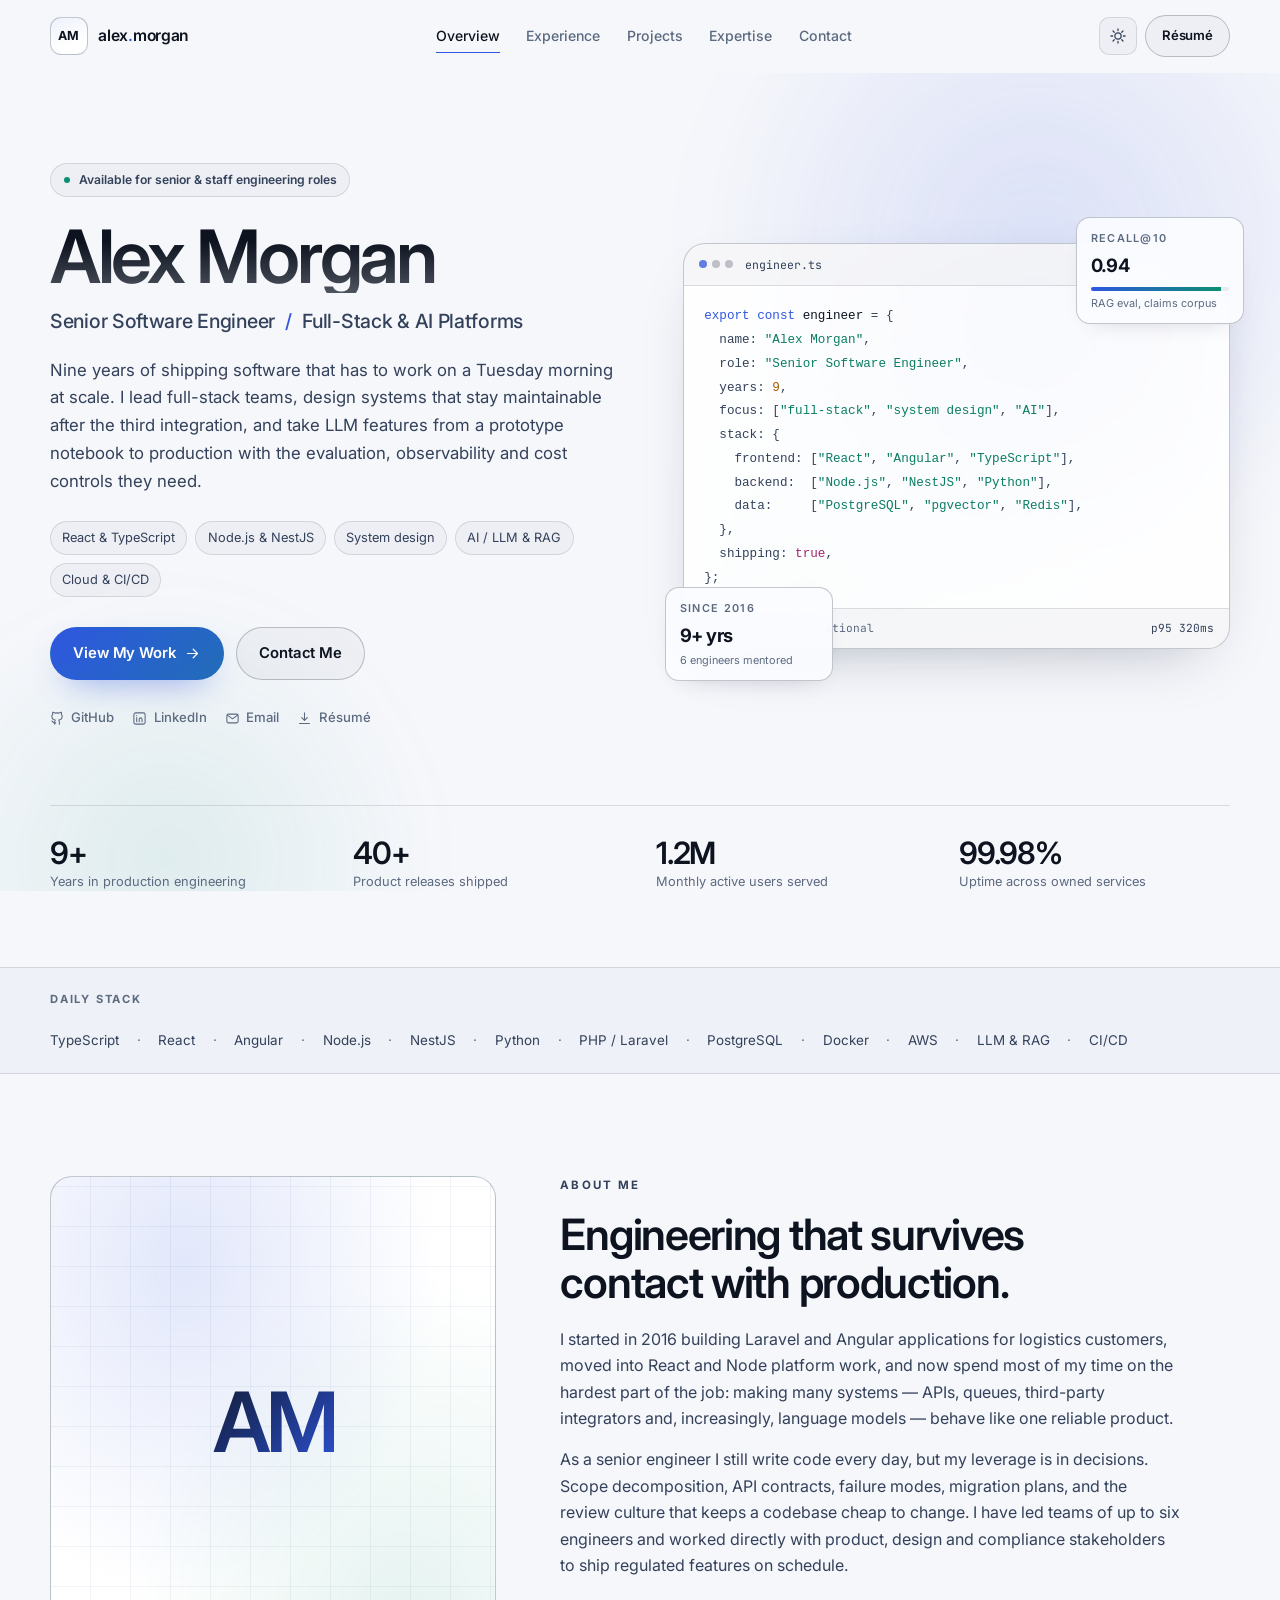
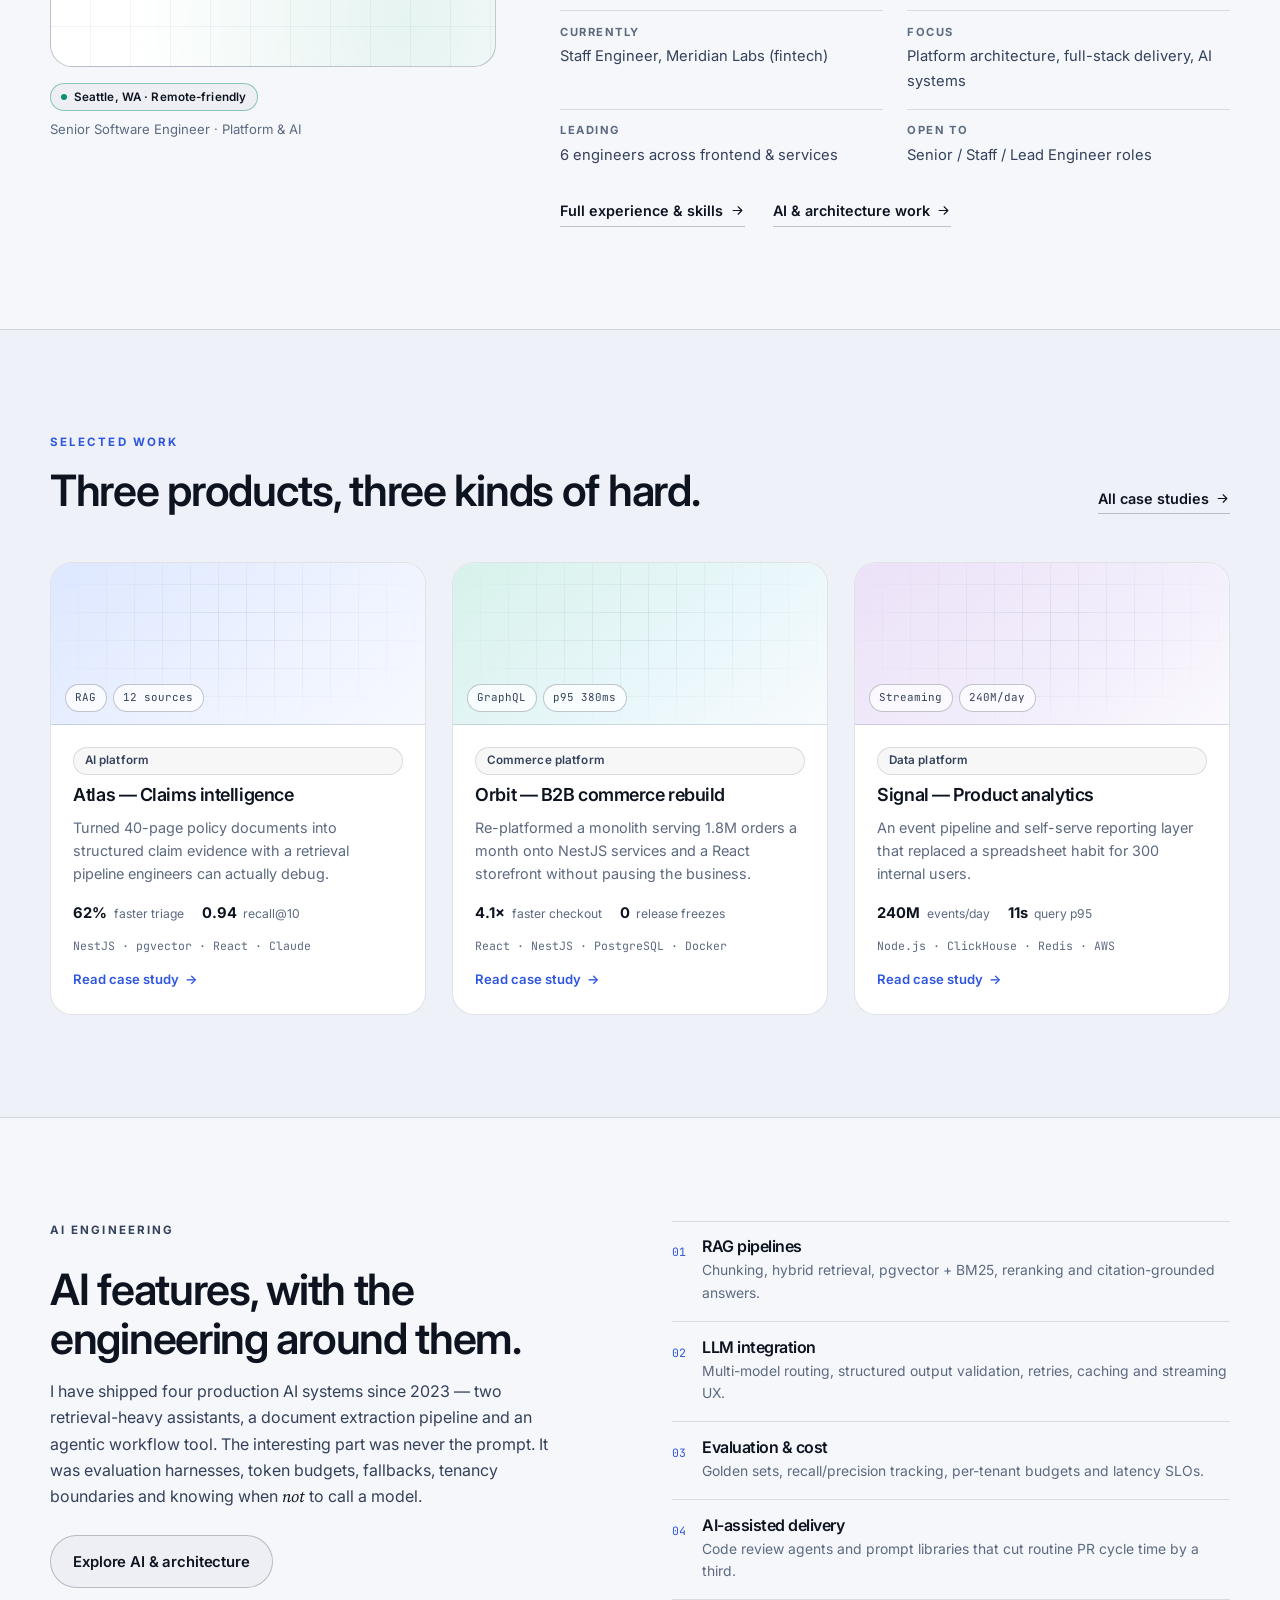
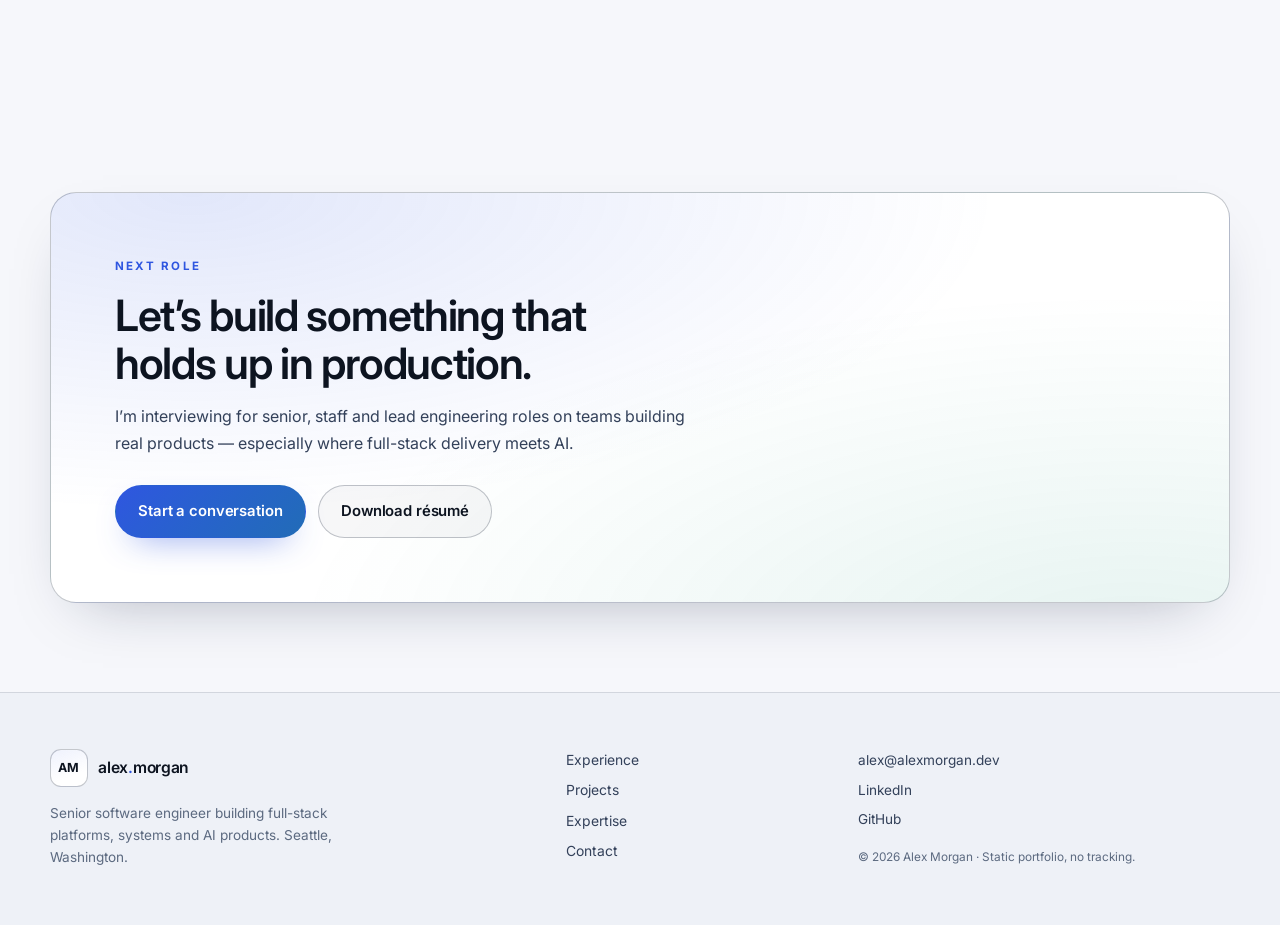
==== index.html @ 8e19c17d "feat(portfolio): promote approved prototype to production static site - Copy the five approved pages" ====
<!doctype html>
<html lang="en" data-theme="dark">
<head>
  <meta charset="utf-8" />
  <meta name="viewport" content="width=device-width, initial-scale=1" />
  <title>Alex Morgan — Senior Software Engineer</title>
  <meta name="description" content="Alex Morgan is a senior software engineer with 9+ years of experience building full-stack platforms, distributed systems and AI-powered products for fintech, commerce and insurance teams." />
  <meta name="color-scheme" content="dark light" />
  <meta name="theme-color" content="#070a0f" />
  <meta property="og:type" content="website" />
  <meta property="og:title" content="Alex Morgan — Senior Software Engineer" />
  <meta property="og:description" content="9+ years shipping full-stack platforms, system design and production AI. Portfolio, case studies and architecture work." />
  <meta property="og:url" content="https://alexmorgan.dev/" />
  <meta property="og:image" content="https://alexmorgan.dev/assets/og-image.png" />
  <meta property="og:image:width" content="1200" />
  <meta property="og:image:height" content="630" />
  <meta name="twitter:card" content="summary_large_image" />
  <meta name="twitter:title" content="Alex Morgan — Senior Software Engineer" />
  <meta name="twitter:description" content="9+ years shipping full-stack platforms, system design and production AI. Portfolio, case studies and architecture work." />
  <link rel="canonical" href="https://alexmorgan.dev/" />
  <link rel="icon" href="assets/favicon.svg" type="image/svg+xml" />
  <link rel="preconnect" href="https://fonts.googleapis.com" />
  <link rel="preconnect" href="https://fonts.gstatic.com" crossorigin />
  <link href="https://fonts.googleapis.com/css2?family=Inter:wght@400;500;600;700;800&family=JetBrains+Mono:wght@400;500;600&family=Source+Serif+4:ital,opsz,wght@0,8..60,400;1,8..60,400&display=swap" rel="stylesheet" />
  <link rel="stylesheet" href="styles.css" />
  <script>
    /* Apply the saved (or system) theme before first paint to avoid a flash. */
    (function () {
      try {
        document.documentElement.classList.add('js');
        var saved = localStorage.getItem('am-theme');
        var light = window.matchMedia('(prefers-color-scheme: light)').matches;
        document.documentElement.dataset.theme = saved || (light ? 'light' : 'dark');
      } catch (e) { /* private mode: keep the dark default */ }
    })();
  </script>
  <script src="js/data.js" defer></script>
  <script type="application/ld+json">
  {
    "@context": "https://schema.org",
    "@graph": [
      {
        "@type": "Person",
        "@id": "https://alexmorgan.dev/#person",
        "name": "Alex Morgan",
        "jobTitle": "Senior Software Engineer",
        "url": "https://alexmorgan.dev/",
        "email": "mailto:alex@alexmorgan.dev",
        "workLocation": { "@type": "Place", "address": { "@type": "PostalAddress", "addressLocality": "Seattle", "addressRegion": "WA", "addressCountry": "US" } },
        "sameAs": [
          "https://github.com/alexmorgan-dev",
          "https://www.linkedin.com/in/alexmorgan-dev"
        ],
        "knowsAbout": [
          "Software Engineering", "Full-Stack Development", "System Design",
          "AI Applications", "Cloud Technologies", "React", "Angular",
          "Node.js", "NestJS", "TypeScript", "JavaScript", "Python",
          "PHP", "Laravel", "PostgreSQL", "REST APIs", "Docker",
          "CI/CD", "LLM Integration", "RAG", "Vector Databases"
        ]
      },
      {
        "@type": "WebSite",
        "@id": "https://alexmorgan.dev/#website",
        "url": "https://alexmorgan.dev/",
        "name": "Alex Morgan — Senior Software Engineer",
        "publisher": { "@id": "https://alexmorgan.dev/#person" }
      }
    ]
  }
  </script>
</head>
<body>
  <a class="skip-link" href="#main">Skip to content</a>

  <header class="site-header" data-header>
    <div class="container header-inner">
      <a class="brand" href="index.html" aria-label="Alex Morgan — overview">
        <span class="brand-mark" aria-hidden="true" data-bind="identity.initials">AM</span>
        <span class="brand-text"><span data-bind="identity.brand.first">alex</span><span class="brand-dot">.</span><span data-bind="identity.brand.last">morgan</span></span>
      </a>

      <nav class="nav" aria-label="Primary">
        <a href="index.html" aria-current="page">Overview</a>
        <a href="experience.html">Experience</a>
        <a href="projects.html">Projects</a>
        <a href="expertise.html">Expertise</a>
        <a href="contact.html">Contact</a>
      </nav>

      <div class="header-actions">
        <button class="icon-btn theme-toggle" type="button" data-theme-toggle aria-label="Switch to light theme" title="Switch theme">
          <svg class="icon-sun" viewBox="0 0 24 24" aria-hidden="true" focusable="false"><circle cx="12" cy="12" r="4.2"/><path d="M12 2.6v2.2M12 19.2v2.2M2.6 12h2.2M19.2 12h2.2M5.4 5.4l1.6 1.6M17 17l1.6 1.6M18.6 5.4L17 7M7 17l-1.6 1.6"/></svg>
          <svg class="icon-moon" viewBox="0 0 24 24" aria-hidden="true" focusable="false"><path d="M20.4 14.6A8.6 8.6 0 0 1 9.4 3.6a8.6 8.6 0 1 0 11 11Z"/></svg>
        </button>
        <a class="btn btn-sm btn-ghost header-resume" href="resume.html">Résumé</a>
        <button class="icon-btn nav-toggle" type="button" aria-expanded="false" aria-controls="mobileNav" aria-label="Open menu" data-nav-toggle>
          <span class="burger" aria-hidden="true"><span></span><span></span></span>
        </button>
      </div>
    </div>

    <div class="mobile-nav" id="mobileNav" hidden>
      <nav class="container mobile-nav-inner" aria-label="Mobile">
        <a href="index.html" aria-current="page">Overview</a>
        <a href="experience.html">Experience</a>
        <a href="projects.html">Projects</a>
        <a href="expertise.html">Expertise</a>
        <a href="contact.html">Contact</a>
        <a class="btn btn-primary btn-block" href="resume.html">Download résumé</a>
      </nav>
    </div>
  </header>

  <main id="main">
    <!-- ============================ HERO ============================ -->
    <section class="hero" aria-labelledby="hero-title">
      <div class="hero-bg" aria-hidden="true"></div>
      <div class="container hero-grid">
        <div class="hero-copy">
          <p class="eyebrow"><span class="pulse" aria-hidden="true"></span> <span data-bind="identity.availability">Available for senior &amp; staff engineering roles</span></p>

          <h1 id="hero-title" data-bind="identity.name">Alex Morgan</h1>
          <p class="hero-role"><span data-bind="identity.role">Senior Software Engineer</span> <span class="sep" aria-hidden="true">/</span> <span data-bind="identity.subrole">Full-Stack &amp; AI Platforms</span></p>

          <p class="lead">
            Nine years of shipping software that has to work on a Tuesday morning at
            scale. I lead full-stack teams, design systems that stay maintainable after
            the third integration, and take LLM features from a prototype notebook to
            production with the evaluation, observability and cost controls they need.
          </p>

          <ul class="strengths" aria-label="Key technical strengths" data-bind-list="technologies.heroStrengths">
            <li>React &amp; TypeScript</li>
            <li>Node.js &amp; NestJS</li>
            <li>System design</li>
            <li>AI / LLM &amp; RAG</li>
            <li>Cloud &amp; CI/CD</li>
          </ul>

          <div class="hero-actions">
            <a class="btn btn-primary" href="projects.html">
              View My Work
              <svg viewBox="0 0 24 24" aria-hidden="true" focusable="false"><path d="M5 12h13M13 6l6 6-6 6"/></svg>
            </a>
            <a class="btn btn-ghost" href="contact.html">Contact Me</a>
          </div>

          <div class="hero-socials">
            <a class="social-link" href="https://github.com/alexmorgan-dev" data-bind-href="social.github.url" rel="noopener">
              <svg viewBox="0 0 24 24" aria-hidden="true" focusable="false"><path d="M9 19c-4.3 1.4-4.3-2.5-6-3m12 5v-3.9a3.4 3.4 0 0 0-1-2.6c3.3-.4 5.5-1.6 5.5-6a4.7 4.7 0 0 0-1.3-3.2 4.3 4.3 0 0 0-.1-3.2s-1.2-.4-3.6 1.3a12.4 12.4 0 0 0-6.4 0C5.6 1.7 4.4 2.1 4.4 2.1a4.3 4.3 0 0 0-.1 3.2A4.7 4.7 0 0 0 3 8.5c0 4.4 2.2 5.6 5.5 6a3.4 3.4 0 0 0-1 2.6V21"/></svg>
              GitHub
            </a>
            <a class="social-link" href="https://www.linkedin.com/in/alexmorgan-dev" data-bind-href="social.linkedin.url" rel="noopener">
              <svg viewBox="0 0 24 24" aria-hidden="true" focusable="false"><rect x="3" y="3" width="18" height="18" rx="3"/><path d="M7.5 10.5V17M7.5 7.4v.1M11.5 17v-3.7a2.3 2.3 0 0 1 4.6 0V17"/></svg>
              LinkedIn
            </a>
            <a class="social-link" href="mailto:alex@alexmorgan.dev" data-bind-href="identity.mailto">
              <svg viewBox="0 0 24 24" aria-hidden="true" focusable="false"><rect x="3" y="5" width="18" height="14" rx="2.5"/><path d="m3.8 6.5 8.2 6 8.2-6"/></svg>
              Email
            </a>
            <a class="social-link" href="resume.html">
              <svg viewBox="0 0 24 24" aria-hidden="true" focusable="false"><path d="M12 3v12m0 0 4.5-4.5M12 15l-4.5-4.5M4 20h16"/></svg>
              Résumé
            </a>
          </div>
        </div>

        <div class="hero-visual" aria-hidden="true">
          <div class="panel-glow"></div>

          <div class="code-card reveal" data-reveal>
            <div class="code-head">
              <span class="dots"><i></i><i></i><i></i></span>
              <span class="code-file">engineer.ts</span>
              <span class="code-badge">TS 5.4</span>
            </div>
            <pre class="code-body"><code><span class="c-key">export const</span> <span class="c-name">engineer</span> = {
  name: <span class="c-str">"Alex Morgan"</span>,
  role: <span class="c-str">"Senior Software Engineer"</span>,
  years: <span class="c-num">9</span>,
  focus: [<span class="c-str">"full-stack"</span>, <span class="c-str">"system design"</span>, <span class="c-str">"AI"</span>],
  stack: {
    frontend: [<span class="c-str">"React"</span>, <span class="c-str">"Angular"</span>, <span class="c-str">"TypeScript"</span>],
    backend:  [<span class="c-str">"Node.js"</span>, <span class="c-str">"NestJS"</span>, <span class="c-str">"Python"</span>],
    data:     [<span class="c-str">"PostgreSQL"</span>, <span class="c-str">"pgvector"</span>, <span class="c-str">"Redis"</span>],
  },
  shipping: <span class="c-bool">true</span>,
};</code></pre>
            <div class="code-foot">
              <span class="status-dot"></span>
              <span>All systems operational</span>
              <span class="code-foot-meta">p95 320ms</span>
            </div>
          </div>

          <div class="float-card float-card-a">
            <span class="float-label">Recall@10</span>
            <strong>0.94</strong>
            <span class="float-bar"><span></span></span>
            <span class="float-note">RAG eval, claims corpus</span>
          </div>

          <div class="float-card float-card-b">
            <span class="float-label">Since 2016</span>
            <strong>9+ yrs</strong>
            <span class="float-note">6 engineers mentored</span>
          </div>
        </div>
      </div>

      <div class="container">
        <div class="hero-stats">
          <div class="stat"><span class="stat-value">9+</span><span class="stat-label">Years in production engineering</span></div>
          <div class="stat"><span class="stat-value">40+</span><span class="stat-label">Product releases shipped</span></div>
          <div class="stat"><span class="stat-value">1.2M</span><span class="stat-label">Monthly active users served</span></div>
          <div class="stat"><span class="stat-value">99.98%</span><span class="stat-label">Uptime across owned services</span></div>
        </div>
      </div>
    </section>

    <!-- ============================ TECH BAND ============================ -->
    <section class="tech-band" aria-label="Core technologies">
      <div class="container tech-band-inner">
        <p class="tech-band-label">Daily stack</p>
        <ul class="tech-band-list" data-bind-list="technologies.techBand">
          <li>TypeScript</li><li>React</li><li>Angular</li><li>Node.js</li><li>NestJS</li>
          <li>Python</li><li>PHP / Laravel</li><li>PostgreSQL</li><li>Docker</li><li>AWS</li>
          <li>LLM &amp; RAG</li><li>CI/CD</li>
        </ul>
      </div>
    </section>

    <!-- ============================ ABOUT ============================ -->
    <section class="section" id="about" aria-labelledby="about-title">
      <div class="container about-grid">
        <div class="about-portrait reveal" data-reveal>
          <div class="portrait-tile">
            <span class="portrait-mono">AM</span>
            <span class="portrait-scan" aria-hidden="true"></span>
          </div>
          <div class="portrait-meta">
            <span class="badge badge-live"><span class="pulse"></span> Seattle, WA · Remote-friendly</span>
            <span class="portrait-role">Senior Software Engineer · Platform &amp; AI</span>
          </div>
        </div>

        <div class="about-copy">
          <p class="kicker">About me</p>
          <h2 id="about-title" class="h2 reveal" data-reveal>Engineering that survives contact with production.</h2>
          <div class="reveal" data-reveal>
            <p>
              I started in 2016 building Laravel and Angular applications for logistics
              customers, moved into React and Node platform work, and now spend most of my
              time on the hardest part of the job: making many systems — APIs, queues,
              third-party integrators and, increasingly, language models — behave like one
              reliable product.
            </p>
            <p>
              As a senior engineer I still write code every day, but my leverage is in
              decisions. Scope decomposition, API contracts, failure modes, migration
              plans, and the review culture that keeps a codebase cheap to change. I have
              led teams of up to six engineers and worked directly with product, design and
              compliance stakeholders to ship regulated features on schedule.
            </p>
          </div>

          <dl class="facts reveal" data-reveal>
            <div><dt>Currently</dt><dd>Staff Engineer, Meridian Labs (fintech)</dd></div>
            <div><dt>Focus</dt><dd>Platform architecture, full-stack delivery, AI systems</dd></div>
            <div><dt>Leading</dt><dd>6 engineers across frontend &amp; services</dd></div>
            <div><dt>Open to</dt><dd>Senior / Staff / Lead Engineer roles</dd></div>
          </dl>

          <div class="about-links reveal" data-reveal>
            <a class="text-link" href="experience.html">Full experience &amp; skills
              <svg viewBox="0 0 24 24" aria-hidden="true" focusable="false"><path d="M5 12h13M13 6l6 6-6 6"/></svg>
            </a>
            <a class="text-link" href="expertise.html">AI &amp; architecture work
              <svg viewBox="0 0 24 24" aria-hidden="true" focusable="false"><path d="M5 12h13M13 6l6 6-6 6"/></svg>
            </a>
          </div>
        </div>
      </div>
    </section>

    <!-- ============================ SELECTED WORK ============================ -->
    <section class="section section-alt" id="work" aria-labelledby="work-title">
      <div class="container">
        <div class="section-head">
          <div>
            <p class="kicker">Selected work</p>
            <h2 id="work-title" class="h2">Three products, three kinds of hard.</h2>
          </div>
          <a class="text-link" href="projects.html">All case studies
            <svg viewBox="0 0 24 24" aria-hidden="true" focusable="false"><path d="M5 12h13M13 6l6 6-6 6"/></svg>
          </a>
        </div>

        <div class="work-grid">
          <article class="work-card reveal" data-reveal>
            <div class="work-thumb thumb-atlas" aria-hidden="true">
              <span class="thumb-grid"></span>
              <span class="thumb-chips"><span class="thumb-chip">RAG</span><span class="thumb-chip">12 sources</span></span>
            </div>
            <div class="work-body">
              <span class="badge">AI platform</span>
              <h3><a href="projects.html#atlas">Atlas — Claims intelligence</a></h3>
              <p>Turned 40-page policy documents into structured claim evidence with a retrieval pipeline engineers can actually debug.</p>
              <ul class="work-metrics">
                <li><strong>62%</strong> faster triage</li>
                <li><strong>0.94</strong> recall@10</li>
              </ul>
              <span class="work-stack">NestJS · pgvector · React · Claude</span>
              <a class="card-cta" href="projects.html#atlas">Read case study <span aria-hidden="true">→</span></a>
            </div>
          </article>

          <article class="work-card reveal" data-reveal>
            <div class="work-thumb thumb-orbit" aria-hidden="true">
              <span class="thumb-grid"></span>
              <span class="thumb-chips"><span class="thumb-chip">GraphQL</span><span class="thumb-chip">p95 380ms</span></span>
            </div>
            <div class="work-body">
              <span class="badge">Commerce platform</span>
              <h3><a href="projects.html#orbit">Orbit — B2B commerce rebuild</a></h3>
              <p>Re-platformed a monolith serving 1.8M orders a month onto NestJS services and a React storefront without pausing the business.</p>
              <ul class="work-metrics">
                <li><strong>4.1×</strong> faster checkout</li>
                <li><strong>0</strong> release freezes</li>
              </ul>
              <span class="work-stack">React · NestJS · PostgreSQL · Docker</span>
              <a class="card-cta" href="projects.html#orbit">Read case study <span aria-hidden="true">→</span></a>
            </div>
          </article>

          <article class="work-card reveal" data-reveal>
            <div class="work-thumb thumb-signal" aria-hidden="true">
              <span class="thumb-grid"></span>
              <span class="thumb-chips"><span class="thumb-chip">Streaming</span><span class="thumb-chip">240M/day</span></span>
            </div>
            <div class="work-body">
              <span class="badge">Data platform</span>
              <h3><a href="projects.html#signal">Signal — Product analytics</a></h3>
              <p>An event pipeline and self-serve reporting layer that replaced a spreadsheet habit for 300 internal users.</p>
              <ul class="work-metrics">
                <li><strong>240M</strong> events/day</li>
                <li><strong>11s</strong> query p95</li>
              </ul>
              <span class="work-stack">Node.js · ClickHouse · Redis · AWS</span>
              <a class="card-cta" href="projects.html#signal">Read case study <span aria-hidden="true">→</span></a>
            </div>
          </article>
        </div>
      </div>
    </section>

    <!-- ============================ AI BAND ============================ -->
    <section class="section" id="ai" aria-labelledby="ai-title">
      <div class="container ai-band">
        <div class="ai-copy reveal" data-reveal>
          <p class="kicker">AI engineering</p>
          <h2 id="ai-title" class="h2">AI features, with the engineering around them.</h2>
          <p>
            I have shipped four production AI systems since 2023 — two retrieval-heavy
            assistants, a document extraction pipeline and an agentic workflow tool. The
            interesting part was never the prompt. It was evaluation harnesses, token
            budgets, fallbacks, tenancy boundaries and knowing when <em>not</em> to call a
            model.
          </p>
          <a class="btn btn-ghost" href="expertise.html">Explore AI &amp; architecture</a>
        </div>

        <ol class="ai-list reveal" data-reveal>
          <li><span class="ai-num">01</span><div><h3>RAG pipelines</h3><p>Chunking, hybrid retrieval, pgvector + BM25, reranking and citation-grounded answers.</p></div></li>
          <li><span class="ai-num">02</span><div><h3>LLM integration</h3><p>Multi-model routing, structured output validation, retries, caching and streaming UX.</p></div></li>
          <li><span class="ai-num">03</span><div><h3>Evaluation &amp; cost</h3><p>Golden sets, recall/precision tracking, per-tenant budgets and latency SLOs.</p></div></li>
          <li><span class="ai-num">04</span><div><h3>AI-assisted delivery</h3><p>Code review agents and prompt libraries that cut routine PR cycle time by a third.</p></div></li>
        </ol>
      </div>
    </section>

    <!-- ============================ CTA ============================ -->
    <section class="section cta-section" aria-labelledby="cta-title">
      <div class="container">
        <div class="cta-card reveal" data-reveal>
          <div class="cta-glow" aria-hidden="true"></div>
          <p class="kicker">Next role</p>
          <h2 id="cta-title" class="h2">Let’s build something that holds up in production.</h2>
          <p class="cta-sub">I’m interviewing for senior, staff and lead engineering roles on teams building real products — especially where full-stack delivery meets AI.</p>
          <div class="hero-actions">
            <a class="btn btn-primary" href="contact.html">Start a conversation</a>
            <a class="btn btn-ghost" href="resume.html">Download résumé</a>
          </div>
        </div>
      </div>
    </section>
  </main>

  <footer class="site-footer">
    <div class="container footer-grid">
      <div class="footer-brand">
        <a class="brand" href="index.html" aria-label="Alex Morgan — overview">
          <span class="brand-mark" aria-hidden="true" data-bind="identity.initials">AM</span>
          <span class="brand-text"><span data-bind="identity.brand.first">alex</span><span class="brand-dot">.</span><span data-bind="identity.brand.last">morgan</span></span>
        </a>
        <p>Senior software engineer building full-stack platforms, systems and AI products. Seattle, Washington.</p>
      </div>
      <nav class="footer-nav" aria-label="Footer">
        <a href="experience.html">Experience</a>
        <a href="projects.html">Projects</a>
        <a href="expertise.html">Expertise</a>
        <a href="contact.html">Contact</a>
      </nav>
      <div class="footer-meta">
        <a href="mailto:alex@alexmorgan.dev" data-bind-href="identity.mailto" data-bind="identity.email">alex@alexmorgan.dev</a>
        <a href="https://www.linkedin.com/in/alexmorgan-dev" data-bind-href="social.linkedin.url" rel="noopener">LinkedIn</a>
        <a href="https://github.com/alexmorgan-dev" data-bind-href="social.github.url" rel="noopener">GitHub</a>
        <p class="footer-note">© <span data-year>2025</span> <span data-bind="identity.name">Alex Morgan</span> · Static portfolio, no tracking.</p>
      </div>
    </div>
  </footer>

  <div class="toast" role="status" aria-live="polite" data-toast hidden></div>

  <script src="app.js" defer></script>
</body>
</html>
---- styles.css ----
/* ==========================================================================
   Alex Morgan — Senior Software Engineer portfolio
   Shared design system for all prototype pages.
   ========================================================================== */

/* ---------- Tokens ---------- */
:root {
  --font-sans: "Inter", "Segoe UI Variable Text", -apple-system, BlinkMacSystemFont, "Segoe UI", Roboto, "Helvetica Neue", Arial, sans-serif;
  --font-display: "Inter", "Segoe UI Variable Display", "Segoe UI Semibold", -apple-system, BlinkMacSystemFont, "Segoe UI", Roboto, sans-serif;
  --font-serif: "Source Serif 4", "Iowan Old Style", "Palatino Linotype", Palatino, "Book Antiqua", Georgia, serif;
  --font-mono: "JetBrains Mono", ui-monospace, "Cascadia Mono", "SF Mono", Menlo, Consolas, monospace;

  --container: 1180px;
  --header-h: 72px;
  --radius-lg: 22px;
  --radius: 16px;
  --radius-sm: 12px;
  --ease: cubic-bezier(.2, .7, .2, 1);
}

html[data-theme="dark"] {
  --bg: #070a0f;
  --bg-alt: #0a0e15;
  --card: #0d131c;
  --card-2: #111826;
  --surface: rgba(255, 255, 255, .035);
  --surface-2: rgba(255, 255, 255, .07);
  --border: rgba(255, 255, 255, .09);
  --border-strong: rgba(255, 255, 255, .18);
  --text: #e9eef7;
  --text-soft: #b6c2d4;
  --muted: #8a99af;
  --accent: #7c9cff;
  --accent-2: #5ee0c0;
  --accent-ink: #05101d;
  --accent-soft: rgba(124, 156, 255, .12);
  --glow-1: rgba(124, 156, 255, .22);
  --glow-2: rgba(94, 224, 192, .14);
  --nav-bg: rgba(7, 10, 15, .74);
  --shadow: 0 28px 70px -30px rgba(0, 0, 0, .85);
  --shadow-sm: 0 12px 30px -18px rgba(0, 0, 0, .8);
  --code-key: #9db4ff;
  --code-str: #8fe3c4;
  --code-num: #f2c37b;
  --code-bool: #f6a8c8;
  --thumb-1: linear-gradient(140deg, #17233d 0%, #0f1827 60%, #0b111b 100%);
  --thumb-2: linear-gradient(140deg, #0f2a28 0%, #0d1d2a 60%, #0a1119 100%);
  --thumb-3: linear-gradient(140deg, #261a33 0%, #171529 60%, #0b101b 100%);
  color-scheme: dark;
}

html[data-theme="light"] {
  --bg: #f6f7fb;
  --bg-alt: #eef1f7;
  --card: #ffffff;
  --card-2: #fbfcff;
  --surface: rgba(12, 22, 44, .03);
  --surface-2: rgba(12, 22, 44, .07);
  --border: rgba(12, 22, 44, .12);
  --border-strong: rgba(12, 22, 44, .24);
  --text: #0d1420;
  --text-soft: #33415a;
  --muted: #5c6a80;
  --accent: #2f56e0;
  --accent-2: #0c8f74;
  --accent-ink: #ffffff;
  --accent-soft: rgba(47, 86, 224, .08);
  --glow-1: rgba(47, 86, 224, .14);
  --glow-2: rgba(12, 143, 116, .10);
  --nav-bg: rgba(246, 247, 251, .82);
  --shadow: 0 24px 60px -32px rgba(16, 28, 56, .35);
  --shadow-sm: 0 10px 26px -18px rgba(16, 28, 56, .3);
  --code-key: #2f56e0;
  --code-str: #0a7d63;
  --code-num: #a25b00;
  --code-bool: #a3246a;
  --thumb-1: linear-gradient(140deg, #dde7ff 0%, #eef3ff 60%, #f7f9ff 100%);
  --thumb-2: linear-gradient(140deg, #d7f2ea 0%, #e9f7fb 60%, #f8fbfd 100%);
  --thumb-3: linear-gradient(140deg, #ece1f8 0%, #f2eefb 60%, #fbf9fe 100%);
  color-scheme: light;
}

/* ---------- Reset / base ---------- */
*, *::before, *::after { box-sizing: border-box; }

html {
  scroll-behavior: smooth;
  scroll-padding-top: calc(var(--header-h) + 20px);
  -webkit-text-size-adjust: 100%;
}

body {
  margin: 0;
  background: var(--bg);
  color: var(--text);
  font-family: var(--font-sans);
  font-size: 16px;
  line-height: 1.65;
  -webkit-font-smoothing: antialiased;
  text-rendering: optimizeLegibility;
  overflow-x: hidden;
}

body.dialog-open { overflow: hidden; }

img, svg { max-width: 100%; }
svg { stroke: currentColor; fill: none; stroke-width: 1.7; stroke-linecap: round; stroke-linejoin: round; }

h1, h2, h3, h4 {
  font-family: var(--font-display);
  font-weight: 600;
  letter-spacing: -.03em;
  line-height: 1.12;
  margin: 0;
  text-wrap: balance;
}

p { margin: 0; }
ul, ol { margin: 0; padding: 0; list-style: none; }

a { color: inherit; text-decoration: none; }
a:hover { color: var(--accent); }

button { font: inherit; color: inherit; }

:focus-visible {
  outline: 2px solid var(--accent);
  outline-offset: 3px;
  border-radius: 6px;
}

::selection { background: var(--accent); color: var(--accent-ink); }

.skip-link {
  position: absolute;
  left: 16px;
  top: -60px;
  z-index: 100;
  padding: .7rem 1.1rem;
  border-radius: 999px;
  background: var(--accent);
  color: var(--accent-ink);
  font-weight: 600;
  font-size: .85rem;
  transition: top .2s var(--ease);
}
.skip-link:focus { top: 16px; color: var(--accent-ink); }

.container {
  width: min(100% - 2 * clamp(20px, 5vw, 48px), var(--container));
  margin-inline: auto;
}

.section { padding-block: clamp(64px, 8vw, 116px); position: relative; }
.section-alt { background: var(--bg-alt); border-block: 1px solid var(--border); }

.h1 { font-size: clamp(2.2rem, 4.6vw, 3.5rem); }
.h2 { font-size: clamp(1.8rem, 3.4vw, 2.7rem); }
.h3 { font-size: 1.12rem; }

.kicker {
  text-transform: uppercase;
  letter-spacing: .18em;
  font-size: .72rem;
  font-weight: 700;
  color: var(--accent);
  margin-bottom: .9rem;
}

.lead { color: var(--text-soft); font-size: 1.05rem; max-width: 60ch; }
.muted { color: var(--muted); }

.section-head {
  display: flex;
  align-items: flex-end;
  justify-content: space-between;
  gap: 24px;
  flex-wrap: wrap;
  margin-bottom: clamp(30px, 4vw, 48px);
}

.section-note {
  max-width: 42ch;
  font-size: .86rem;
  line-height: 1.6;
}

/* ---------- Buttons / links / badges ---------- */
.btn {
  display: inline-flex;
  align-items: center;
  justify-content: center;
  gap: .5rem;
  padding: .82rem 1.4rem;
  border-radius: 999px;
  border: 1px solid transparent;
  background: transparent;
  font-size: .93rem;
  font-weight: 600;
  letter-spacing: -.01em;
  cursor: pointer;
  transition: transform .25s var(--ease), background .25s var(--ease), border-color .25s var(--ease), box-shadow .25s var(--ease), color .25s var(--ease);
  white-space: nowrap;
}
.btn svg { width: 17px; height: 17px; flex: 0 0 auto; }
.btn:hover { transform: translateY(-1px); }

.btn-primary {
  background: linear-gradient(135deg, var(--accent), color-mix(in srgb, var(--accent) 62%, var(--accent-2)));
  color: var(--accent-ink);
  box-shadow: 0 14px 34px -18px color-mix(in srgb, var(--accent) 80%, transparent);
}
.btn-primary:hover { color: var(--accent-ink); box-shadow: 0 18px 40px -16px color-mix(in srgb, var(--accent) 85%, transparent); }

.btn-ghost {
  border-color: var(--border-strong);
  background: var(--surface);
  color: var(--text);
}
.btn-ghost:hover { border-color: color-mix(in srgb, var(--accent) 55%, var(--border-strong)); background: var(--accent-soft); }

.btn-sm { padding: .55rem 1rem; font-size: .82rem; }
.btn-block { width: 100%; }

.text-link {
  display: inline-flex;
  align-items: center;
  gap: .4rem;
  font-size: .9rem;
  font-weight: 600;
  color: var(--text);
  border-bottom: 1px solid var(--border-strong);
  padding-bottom: 3px;
  transition: color .2s var(--ease), border-color .2s var(--ease), gap .2s var(--ease);
}
.text-link svg { width: 15px; height: 15px; transition: transform .25s var(--ease); }
.text-link:hover { color: var(--accent); border-color: var(--accent); }
.text-link:hover svg { transform: translateX(3px); }

.badge {
  display: inline-flex;
  align-items: center;
  gap: .4rem;
  padding: .32rem .65rem;
  border-radius: 999px;
  border: 1px solid var(--border);
  background: var(--surface);
  color: var(--text-soft);
  font-size: .73rem;
  font-weight: 600;
  letter-spacing: .01em;
  line-height: 1.35;
}
.badge-live { border-color: color-mix(in srgb, var(--accent-2) 45%, transparent); color: var(--text); }

.pulse {
  width: 6px;
  height: 6px;
  border-radius: 50%;
  background: var(--accent-2);
  box-shadow: 0 0 0 0 color-mix(in srgb, var(--accent-2) 60%, transparent);
  animation: pulse 2.4s infinite;
  flex: 0 0 auto;
}

@keyframes pulse {
  0% { box-shadow: 0 0 0 0 color-mix(in srgb, var(--accent-2) 55%, transparent); }
  70% { box-shadow: 0 0 0 7px transparent; }
  100% { box-shadow: 0 0 0 0 transparent; }
}

/* ---------- Header / nav ---------- */
.site-header {
  position: sticky;
  top: 0;
  z-index: 60;
  background: var(--nav-bg);
  -webkit-backdrop-filter: saturate(140%) blur(18px);
  backdrop-filter: saturate(140%) blur(18px);
  border-bottom: 1px solid transparent;
  transition: border-color .3s var(--ease), box-shadow .3s var(--ease);
}
.site-header[data-scrolled="true"] {
  border-bottom-color: var(--border);
  box-shadow: 0 12px 30px -26px rgba(0, 0, 0, .8);
}

.header-inner {
  height: var(--header-h);
  display: flex;
  align-items: center;
  justify-content: space-between;
  gap: 24px;
}

.brand { display: inline-flex; align-items: center; gap: .65rem; color: var(--text); }
.brand:hover { color: var(--text); }
.brand-mark {
  width: 38px;
  height: 38px;
  display: grid;
  place-items: center;
  border-radius: 11px;
  font-family: var(--font-display);
  font-size: .78rem;
  font-weight: 700;
  letter-spacing: .01em;
  color: var(--text);
  background:
    linear-gradient(160deg, var(--accent-soft), transparent 70%),
    var(--card);
  border: 1px solid var(--border-strong);
  box-shadow: inset 0 1px 0 rgba(255, 255, 255, .08);
}
.brand-text {
  font-family: var(--font-display);
  font-weight: 600;
  font-size: .98rem;
  letter-spacing: -.02em;
}
.brand-dot { color: var(--accent); }

.nav { display: flex; align-items: center; gap: 4px; }
.nav a {
  position: relative;
  padding: .45rem .7rem;
  border-radius: 8px;
  font-size: .88rem;
  font-weight: 500;
  color: var(--muted);
  transition: color .2s var(--ease), background .2s var(--ease);
}
.nav a::after {
  content: "";
  position: absolute;
  left: .7rem;
  right: .7rem;
  bottom: .1rem;
  height: 1.5px;
  background: var(--accent);
  transform: scaleX(0);
  transform-origin: left;
  transition: transform .25s var(--ease);
}
.nav a:hover { color: var(--text); background: var(--surface); }
.nav a[aria-current="page"] { color: var(--text); }
.nav a[aria-current="page"]::after { transform: scaleX(1); }

.header-actions { display: flex; align-items: center; gap: .5rem; }

.icon-btn {
  display: grid;
  place-items: center;
  width: 38px;
  height: 38px;
  border-radius: 10px;
  border: 1px solid var(--border);
  background: var(--surface);
  color: var(--text-soft);
  cursor: pointer;
  transition: color .2s var(--ease), border-color .2s var(--ease), background .2s var(--ease);
}
.icon-btn:hover { color: var(--text); border-color: var(--border-strong); }
.icon-btn svg { width: 18px; height: 18px; }

html[data-theme="dark"] .icon-sun { display: none; }
html[data-theme="light"] .icon-moon { display: none; }

.nav-toggle { display: none; }
.burger { display: flex; flex-direction: column; gap: 4px; }
.burger span { display: block; width: 16px; height: 1.5px; background: currentColor; transition: transform .25s var(--ease), opacity .2s var(--ease); }
.nav-toggle[aria-expanded="true"] .burger span:first-child { transform: translateY(2.75px) rotate(45deg); }
.nav-toggle[aria-expanded="true"] .burger span:last-child { transform: translateY(-2.75px) rotate(-45deg); }

.mobile-nav {
  border-top: 1px solid var(--border);
  background: var(--nav-bg);
  -webkit-backdrop-filter: blur(18px);
  backdrop-filter: blur(18px);
  padding-block: 18px 22px;
}
.mobile-nav[hidden] { display: none; }
.mobile-nav-inner { display: grid; gap: 4px; }
.mobile-nav-inner a {
  padding: .7rem .4rem;
  border-radius: 8px;
  font-weight: 500;
  color: var(--text-soft);
}
.mobile-nav-inner a[aria-current="page"] { color: var(--accent); }
.mobile-nav-inner .btn { margin-top: 10px; color: var(--accent-ink); }

/* ---------- Hero ---------- */
.hero {
  position: relative;
  padding-block: clamp(52px, 7vw, 92px) 0;
}
.hero-bg {
  position: absolute;
  inset: 0;
  overflow: hidden;
  pointer-events: none;
  z-index: -1;
}
.hero-bg::before,
.hero-bg::after {
  content: "";
  position: absolute;
  border-radius: 50%;
  filter: blur(30px);
}
.hero-bg::before {
  width: 62vw;
  max-width: 820px;
  aspect-ratio: 1;
  top: -28%;
  right: -12%;
  background: radial-gradient(circle, var(--glow-1) 0%, transparent 62%);
}
.hero-bg::after {
  width: 46vw;
  max-width: 620px;
  aspect-ratio: 1;
  bottom: -32%;
  left: -10%;
  background: radial-gradient(circle, var(--glow-2) 0%, transparent 65%);
}

.hero-grid {
  display: grid;
  grid-template-columns: minmax(0, 1.02fr) minmax(0, .98fr);
  gap: clamp(36px, 5vw, 68px);
  align-items: center;
}

.eyebrow {
  display: inline-flex;
  align-items: center;
  gap: .55rem;
  padding: .4rem .8rem;
  border-radius: 999px;
  border: 1px solid var(--border);
  background: var(--surface);
  font-size: .76rem;
  font-weight: 600;
  color: var(--text-soft);
  margin-bottom: 1.4rem;
}

.hero h1 {
  font-size: clamp(2.9rem, 6vw, 4.6rem);
  letter-spacing: -.045em;
  line-height: 1;
  margin-bottom: .7rem;
  background: linear-gradient(180deg, var(--text) 30%, color-mix(in srgb, var(--text) 72%, var(--bg)) 100%);
  -webkit-background-clip: text;
  background-clip: text;
  color: transparent;
}

.hero-role {
  font-family: var(--font-display);
  font-size: clamp(1rem, 1.55vw, 1.22rem);
  font-weight: 500;
  color: var(--text-soft);
  letter-spacing: -.015em;
  margin-bottom: 1.25rem;
}
.hero-role .sep { color: var(--accent); margin-inline: .35rem; }

.hero .lead { margin-bottom: 1.6rem; }

.strengths {
  display: flex;
  flex-wrap: wrap;
  gap: 8px;
  margin-bottom: 1.9rem;
}
.strengths li {
  padding: .34rem .7rem;
  border-radius: 999px;
  border: 1px solid var(--border);
  background: var(--surface);
  font-size: .8rem;
  color: var(--text-soft);
}

.hero-actions { display: flex; flex-wrap: wrap; gap: 12px; margin-bottom: 1.7rem; }

.hero-socials { display: flex; flex-wrap: wrap; gap: 8px 18px; }
.social-link {
  display: inline-flex;
  align-items: center;
  gap: .4rem;
  font-size: .82rem;
  font-weight: 500;
  color: var(--muted);
  transition: color .2s var(--ease);
}
.social-link svg { width: 15px; height: 15px; }
.social-link:hover { color: var(--accent); }

/* code card */
.hero-visual { position: relative; padding-block: 22px; }
.panel-glow {
  position: absolute;
  inset: 8% 4%;
  background: radial-gradient(ellipse at 65% 25%, var(--glow-1), transparent 62%),
              radial-gradient(ellipse at 20% 90%, var(--glow-2), transparent 60%);
  filter: blur(20px);
  z-index: 0;
}

.code-card {
  position: relative;
  z-index: 1;
  border: 1px solid var(--border-strong);
  border-radius: var(--radius-lg);
  background: color-mix(in srgb, var(--card) 88%, transparent);
  box-shadow: var(--shadow);
  overflow: hidden;
}
.code-head {
  display: flex;
  align-items: center;
  gap: .7rem;
  padding: .7rem .95rem;
  border-bottom: 1px solid var(--border);
  background: var(--surface);
  font-family: var(--font-mono);
  font-size: .72rem;
  color: var(--muted);
}
.dots { display: flex; gap: 5px; }
.dots i { width: 8px; height: 8px; border-radius: 50%; background: var(--border-strong); }
.dots i:first-child { background: color-mix(in srgb, var(--accent) 70%, var(--border)); }
.code-file { color: var(--text-soft); }
.code-badge { margin-left: auto; font-size: .66rem; letter-spacing: .06em; }

.code-body {
  margin: 0;
  padding: 1.15rem 1.25rem;
  font-family: var(--font-mono);
  font-size: .79rem;
  line-height: 1.8;
  color: var(--text-soft);
  overflow-x: auto;
  tab-size: 2;
}
.c-key { color: var(--code-key); }
.c-name { color: var(--text); }
.c-str { color: var(--code-str); }
.c-num { color: var(--code-num); }
.c-bool { color: var(--code-bool); }

.code-foot {
  display: flex;
  align-items: center;
  gap: .5rem;
  padding: .65rem .95rem;
  border-top: 1px solid var(--border);
  background: var(--surface);
  font-family: var(--font-mono);
  font-size: .7rem;
  color: var(--muted);
}
.status-dot { width: 6px; height: 6px; border-radius: 50%; background: var(--accent-2); }
.code-foot-meta { margin-left: auto; color: var(--text-soft); }

.float-card {
  position: absolute;
  z-index: 2;
  width: 168px;
  display: grid;
  gap: .15rem;
  padding: .75rem .85rem;
  border-radius: 14px;
  border: 1px solid var(--border-strong);
  background: color-mix(in srgb, var(--card-2) 92%, transparent);
  -webkit-backdrop-filter: blur(10px);
  backdrop-filter: blur(10px);
  box-shadow: var(--shadow-sm);
}
.float-card strong { font-family: var(--font-display); font-size: 1.15rem; letter-spacing: -.03em; }
.float-label { font-size: .68rem; text-transform: uppercase; letter-spacing: .12em; color: var(--muted); font-weight: 600; }
.float-note { font-size: .68rem; color: var(--muted); line-height: 1.4; }
.float-bar { display: block; height: 4px; border-radius: 999px; background: var(--surface-2); margin: .25rem 0 .2rem; overflow: hidden; }
.float-bar span { display: block; height: 100%; width: 94%; background: linear-gradient(90deg, var(--accent), var(--accent-2)); }
.float-card-a { right: -14px; top: -4px; }
.float-card-b { left: -18px; bottom: -10px; }

.hero-stats {
  display: grid;
  grid-template-columns: repeat(4, minmax(0, 1fr));
  gap: clamp(18px, 3vw, 32px);
  margin-top: clamp(44px, 6vw, 76px);
  padding-top: clamp(20px, 3vw, 30px);
  border-top: 1px solid var(--border);
}
.stat { display: grid; gap: .2rem; }
.stat-value {
  font-family: var(--font-display);
  font-size: clamp(1.55rem, 2.4vw, 2.05rem);
  font-weight: 600;
  letter-spacing: -.04em;
  line-height: 1.1;
}
.stat-label { font-size: .8rem; color: var(--muted); line-height: 1.45; }

/* ---------- Tech band ---------- */
.tech-band {
  margin-top: clamp(44px, 6vw, 76px);
  padding-block: 22px;
  border-block: 1px solid var(--border);
  background: var(--bg-alt);
}
.tech-band-inner { display: flex; align-items: baseline; gap: 20px; flex-wrap: wrap; }
.tech-band-label {
  font-size: .7rem;
  text-transform: uppercase;
  letter-spacing: .16em;
  font-weight: 700;
  color: var(--muted);
  flex: 0 0 auto;
}
.tech-band-list {
  display: flex;
  flex-wrap: wrap;
  gap: .25rem 1.1rem;
  font-size: .84rem;
  color: var(--text-soft);
}
.tech-band-list li { display: flex; align-items: center; gap: 1.1rem; }
.tech-band-list li:not(:last-child)::after { content: "·"; color: var(--muted); }

/* ---------- About ---------- */
.about-grid {
  display: grid;
  grid-template-columns: minmax(0, .8fr) minmax(0, 1.2fr);
  gap: clamp(32px, 5vw, 72px);
  align-items: start;
}

.about-portrait { display: grid; gap: 16px; position: sticky; top: calc(var(--header-h) + 28px); }
.portrait-tile {
  position: relative;
  aspect-ratio: 4 / 4.4;
  border-radius: var(--radius-lg);
  border: 1px solid var(--border-strong);
  background:
    radial-gradient(ellipse at 30% 18%, var(--glow-1), transparent 58%),
    radial-gradient(ellipse at 80% 90%, var(--glow-2), transparent 55%),
    repeating-linear-gradient(0deg, transparent 0 39px, rgba(127, 145, 180, .10) 39px 40px),
    repeating-linear-gradient(90deg, transparent 0 39px, rgba(127, 145, 180, .10) 39px 40px),
    var(--card);
  display: grid;
  place-items: center;
  overflow: hidden;
}
.portrait-mono {
  font-family: var(--font-display);
  font-size: clamp(3.4rem, 7vw, 5.2rem);
  font-weight: 600;
  letter-spacing: -.06em;
  background: linear-gradient(135deg, var(--text), var(--accent));
  -webkit-background-clip: text;
  background-clip: text;
  color: transparent;
}
.portrait-scan {
  position: absolute;
  inset-inline: 0;
  height: 40%;
  top: -40%;
  background: linear-gradient(180deg, transparent, color-mix(in srgb, var(--accent) 12%, transparent), transparent);
  animation: scan 9s var(--ease) infinite;
}
@keyframes scan {
  0%, 100% { transform: translateY(0); opacity: 0; }
  40% { opacity: 1; }
  70% { transform: translateY(340%); opacity: 0; }
}
.portrait-meta { display: grid; gap: .5rem; justify-items: start; }
.portrait-role { font-size: .82rem; color: var(--muted); }

.about-copy .h2 { margin-bottom: 1.2rem; max-width: 22ch; }
.about-copy p + p { margin-top: .95rem; }
.about-copy p { color: var(--text-soft); max-width: 62ch; }

.facts {
  display: grid;
  grid-template-columns: repeat(2, minmax(0, 1fr));
  gap: 16px 24px;
  margin: 2rem 0 2rem;
}
.facts > div { border-top: 1px solid var(--border); padding-top: .7rem; }
.facts dt {
  font-size: .7rem;
  text-transform: uppercase;
  letter-spacing: .13em;
  color: var(--muted);
  font-weight: 700;
  margin-bottom: .2rem;
}
.facts dd { margin: 0; font-size: .92rem; color: var(--text-soft); }

.about-links { display: flex; flex-wrap: wrap; gap: 14px 28px; }

/* ---------- Work cards ---------- */
.work-grid {
  display: grid;
  grid-template-columns: repeat(auto-fit, minmax(280px, 1fr));
  gap: clamp(18px, 2.2vw, 26px);
}

.work-card {
  display: flex;
  flex-direction: column;
  border: 1px solid var(--border);
  border-radius: var(--radius-lg);
  background: var(--card);
  overflow: hidden;
  transition: transform .35s var(--ease), border-color .35s var(--ease), box-shadow .35s var(--ease);
}
.work-card:hover {
  transform: translateY(-5px);
  border-color: color-mix(in srgb, var(--accent) 38%, var(--border));
  box-shadow: var(--shadow);
}

.work-thumb {
  position: relative;
  height: 162px;
  overflow: hidden;
  border-bottom: 1px solid var(--border);
}
.thumb-atlas { background: var(--thumb-1); }
.thumb-orbit { background: var(--thumb-2); }
.thumb-signal { background: var(--thumb-3); }
.thumb-grid {
  position: absolute;
  inset: 0;
  background:
    repeating-linear-gradient(0deg, transparent 0 27px, rgba(127, 145, 180, .16) 27px 28px),
    repeating-linear-gradient(90deg, transparent 0 27px, rgba(127, 145, 180, .16) 27px 28px);
  -webkit-mask-image: radial-gradient(ellipse at 50% 40%, #000 10%, transparent 78%);
  mask-image: radial-gradient(ellipse at 50% 40%, #000 10%, transparent 78%);
  transition: transform .6s var(--ease);
}
.work-card:hover .thumb-grid { transform: scale(1.08) rotate(1deg); }
.thumb-chips {
  position: absolute;
  left: 14px;
  bottom: 12px;
  right: 14px;
  display: flex;
  flex-wrap: wrap;
  gap: 6px;
}
.thumb-chip {
  padding: .26rem .6rem;
  border-radius: 999px;
  border: 1px solid var(--border-strong);
  background: color-mix(in srgb, var(--card) 72%, transparent);
  -webkit-backdrop-filter: blur(6px);
  backdrop-filter: blur(6px);
  font-family: var(--font-mono);
  font-size: .68rem;
  color: var(--text-soft);
}

.work-body { padding: 1.35rem 1.4rem 1.45rem; display: flex; flex-direction: column; gap: .65rem; flex: 1; }
.work-body h3 { font-size: 1.12rem; letter-spacing: -.025em; }
.work-body h3 a { color: var(--text); }
.work-body h3 a:hover { color: var(--accent); }
.work-body p { color: var(--muted); font-size: .9rem; line-height: 1.6; }

.work-metrics { display: flex; flex-wrap: wrap; gap: .4rem 1.15rem; margin-top: auto; padding-top: .35rem; }
.work-metrics li { font-size: .76rem; color: var(--muted); }
.work-metrics strong { color: var(--text); font-family: var(--font-display); font-size: .92rem; margin-right: .2rem; }

.work-stack { font-family: var(--font-mono); font-size: .72rem; color: var(--muted); }

.card-cta {
  display: inline-flex;
  align-items: center;
  gap: .35rem;
  font-size: .82rem;
  font-weight: 600;
  color: var(--accent);
  margin-top: .25rem;
}
.card-cta:hover { gap: .6rem; color: var(--accent); }

/* ---------- AI band ---------- */
.ai-band {
  display: grid;
  grid-template-columns: minmax(0, 1fr) minmax(0, 1fr);
  gap: clamp(32px, 5vw, 72px);
  align-items: start;
}
.ai-copy .h2 { margin-bottom: 1rem; max-width: 20ch; }
.ai-copy p { color: var(--text-soft); max-width: 52ch; margin-bottom: 1.6rem; }
.ai-copy em { color: var(--text); font-style: italic; font-family: var(--font-serif); }

.ai-list { display: grid; gap: 0; }
.ai-list li {
  display: grid;
  grid-template-columns: auto 1fr;
  gap: 16px;
  padding-block: 1.05rem;
  border-top: 1px solid var(--border);
}
.ai-list li:last-child { border-bottom: 1px solid var(--border); }
.ai-num {
  font-family: var(--font-mono);
  font-size: .72rem;
  color: var(--accent);
  padding-top: .25rem;
}
.ai-list h3 { font-size: 1rem; margin-bottom: .2rem; }
.ai-list p { font-size: .87rem; color: var(--muted); line-height: 1.6; }

/* ---------- CTA ---------- */
.cta-section { padding-block: clamp(48px, 7vw, 96px); }
.cta-card {
  position: relative;
  overflow: hidden;
  padding: clamp(32px, 5vw, 64px);
  border-radius: 26px;
  border: 1px solid var(--border-strong);
  background:
    radial-gradient(ellipse at 12% 0%, var(--glow-1), transparent 55%),
    radial-gradient(ellipse at 92% 110%, var(--glow-2), transparent 55%),
    var(--card);
  box-shadow: var(--shadow);
}
.cta-card .h2 { max-width: 24ch; margin-bottom: 1rem; }
.cta-sub { color: var(--text-soft); max-width: 58ch; margin-bottom: 1.8rem; }
.cta-card .hero-actions { margin-bottom: 0; }

/* ---------- Footer ---------- */
.site-footer {
  border-top: 1px solid var(--border);
  background: var(--bg-alt);
  padding-block: clamp(36px, 5vw, 56px);
}
.footer-grid {
  display: grid;
  grid-template-columns: minmax(0, 1.3fr) minmax(0, .7fr) minmax(0, 1fr);
  gap: 32px;
}
.footer-brand p { color: var(--muted); font-size: .85rem; max-width: 34ch; margin-top: .9rem; }
.footer-nav { display: grid; gap: .45rem; align-content: start; font-size: .87rem; color: var(--text-soft); }
.footer-meta { display: grid; gap: .45rem; align-content: start; font-size: .85rem; color: var(--text-soft); }
.footer-note { color: var(--muted); font-size: .74rem; margin-top: .6rem; }

/* ---------- Toast ---------- */
.toast {
  position: fixed;
  left: 50%;
  bottom: 26px;
  transform: translate(-50%, 12px);
  z-index: 90;
  padding: .7rem 1.15rem;
  border-radius: 999px;
  border: 1px solid var(--border-strong);
  background: var(--card-2);
  box-shadow: var(--shadow);
  font-size: .84rem;
  color: var(--text);
  opacity: 0;
  transition: opacity .25s var(--ease), transform .25s var(--ease);
}
.toast[hidden] { display: none; }
.toast.is-visible { opacity: 1; transform: translate(-50%, 0); }

/* ---------- Page head (inner pages) ---------- */
.page-head {
  position: relative;
  padding-block: clamp(52px, 6.5vw, 88px) clamp(32px, 4vw, 48px);
  border-bottom: 1px solid var(--border);
}
.page-head::before {
  content: "";
  position: absolute;
  inset: 0;
  background: radial-gradient(ellipse at 78% 0%, var(--glow-1), transparent 55%);
  -webkit-mask-image: linear-gradient(180deg, #000, transparent);
  mask-image: linear-gradient(180deg, #000, transparent);
  pointer-events: none;
}
.page-head .container { position: relative; }
.page-head .h1 { margin-bottom: 1rem; max-width: 26ch; }
.page-head .lead { max-width: 66ch; }
.page-head-meta { display: flex; flex-wrap: wrap; gap: 8px; margin-top: 1.5rem; }

/* ---------- Reveal animation ---------- */
.js .reveal {
  opacity: 0;
  transform: translateY(18px);
  transition: opacity .7s var(--ease), transform .7s var(--ease);
}
.js .reveal.is-visible { opacity: 1; transform: none; }

/* ---------- Experience page ---------- */
.timeline { position: relative; padding-left: 34px; }
.timeline::before {
  content: "";
  position: absolute;
  left: 9px;
  top: 12px;
  bottom: 22px;
  width: 1px;
  background: linear-gradient(180deg, color-mix(in srgb, var(--accent) 55%, transparent), var(--border) 60%, transparent);
}
.timeline-item { position: relative; padding-bottom: 22px; }
.timeline-item::before {
  content: "";
  position: absolute;
  left: -32px;
  top: 20px;
  width: 9px;
  height: 9px;
  border-radius: 50%;
  background: var(--bg);
  border: 2px solid var(--accent);
  box-shadow: 0 0 0 4px color-mix(in srgb, var(--accent) 12%, transparent);
}
.timeline-item.is-current::before { background: var(--accent); }
.timeline-item:last-child { padding-bottom: 0; }

.role-card {
  border: 1px solid var(--border);
  border-radius: var(--radius-lg);
  background: var(--card);
  padding: clamp(22px, 3vw, 30px);
  transition: border-color .3s var(--ease), transform .3s var(--ease);
}
.role-card:hover { border-color: color-mix(in srgb, var(--accent) 30%, var(--border)); }
.role-top { display: flex; flex-wrap: wrap; gap: 10px 16px; align-items: baseline; justify-content: space-between; margin-bottom: .35rem; }
.role-top h3 { font-size: 1.15rem; }
.role-period {
  font-family: var(--font-mono);
  font-size: .73rem;
  color: var(--muted);
  white-space: nowrap;
}
.role-company { font-size: .89rem; color: var(--text-soft); margin-bottom: .9rem; }
.role-company span { color: var(--muted); }
.role-bullets { display: grid; gap: .5rem; margin-bottom: 1rem; }
.role-bullets li {
  position: relative;
  padding-left: 1.1rem;
  font-size: .89rem;
  color: var(--muted);
  line-height: 1.6;
}
.role-bullets li::before {
  content: "";
  position: absolute;
  left: 0;
  top: .6em;
  width: 5px;
  height: 5px;
  border-radius: 50%;
  background: color-mix(in srgb, var(--accent) 70%, var(--border));
}
.role-bullets strong { color: var(--text-soft); font-weight: 600; }

.tag-row { display: flex; flex-wrap: wrap; gap: 6px; }
.tag {
  padding: .24rem .55rem;
  border-radius: 7px;
  border: 1px solid var(--border);
  background: var(--surface);
  font-family: var(--font-mono);
  font-size: .69rem;
  color: var(--muted);
}

/* skills */
.skill-groups {
  display: grid;
  grid-template-columns: repeat(auto-fit, minmax(270px, 1fr));
  gap: clamp(16px, 2vw, 24px);
}
.skill-group {
  border: 1px solid var(--border);
  border-radius: var(--radius-lg);
  background: var(--card);
  padding: 1.35rem 1.4rem 1.2rem;
}
.skill-group-head { display: flex; align-items: center; gap: .55rem; margin-bottom: .85rem; }
.skill-group-head svg { width: 16px; height: 16px; color: var(--accent); flex: 0 0 auto; }
.skill-group-head h3 { font-size: .95rem; letter-spacing: -.01em; }
.skill-row { display: grid; grid-template-columns: 1fr auto; gap: .2rem .8rem; padding-block: .48rem; border-top: 1px solid var(--border); }
.skill-row:first-of-type { border-top: 0; }
.skill-name { font-size: .85rem; color: var(--text-soft); }
.skill-pct { font-family: var(--font-mono); font-size: .7rem; color: var(--muted); }
.meter { grid-column: 1 / -1; height: 4px; border-radius: 999px; background: var(--surface-2); overflow: hidden; }
.meter > span {
  display: block;
  height: 100%;
  width: 0;
  border-radius: inherit;
  background: linear-gradient(90deg, var(--accent), var(--accent-2));
  transition: width 1.1s var(--ease);
}
.skill-note { font-size: .78rem; color: var(--muted); margin-top: 1.4rem; }

/* achievements */
.achievement-grid {
  display: grid;
  grid-template-columns: repeat(auto-fit, minmax(240px, 1fr));
  gap: clamp(16px, 2vw, 22px);
}
.achievement {
  border: 1px solid var(--border);
  border-radius: var(--radius-lg);
  background: var(--card);
  padding: 1.4rem 1.5rem;
  display: grid;
  gap: .5rem;
  align-content: start;
}
.achievement-value {
  font-family: var(--font-display);
  font-size: 1.9rem;
  font-weight: 600;
  letter-spacing: -.04em;
  line-height: 1;
  background: linear-gradient(120deg, var(--text), var(--accent));
  -webkit-background-clip: text;
  background-clip: text;
  color: transparent;
}
.achievement h3 { font-size: .95rem; }
.achievement p { font-size: .84rem; color: var(--muted); line-height: 1.55; }

/* ---------- Projects page ---------- */
.filter-bar {
  display: flex;
  flex-wrap: wrap;
  align-items: center;
  gap: 8px;
  margin-bottom: clamp(24px, 3vw, 36px);
}
.filter-btn {
  padding: .5rem .95rem;
  border-radius: 999px;
  border: 1px solid var(--border);
  background: var(--surface);
  color: var(--text-soft);
  font-size: .82rem;
  font-weight: 600;
  cursor: pointer;
  transition: color .2s var(--ease), border-color .2s var(--ease), background .2s var(--ease);
}
.filter-btn:hover { color: var(--text); border-color: var(--border-strong); }
.filter-btn[aria-pressed="true"] {
  color: var(--accent-ink);
  background: var(--accent);
  border-color: var(--accent);
}
.filter-status { margin-left: auto; font-size: .78rem; color: var(--muted); font-family: var(--font-mono); }
.filter-status[hidden] { display: none; }

.project-grid {
  display: grid;
  grid-template-columns: repeat(auto-fit, minmax(300px, 1fr));
  gap: clamp(18px, 2.2vw, 26px);
}
.project-card {
  display: flex;
  flex-direction: column;
  gap: .7rem;
  padding: 1.5rem;
  border: 1px solid var(--border);
  border-radius: var(--radius-lg);
  background:
    radial-gradient(ellipse at 100% 0%, var(--accent-soft), transparent 55%),
    var(--card);
  transition: transform .35s var(--ease), border-color .35s var(--ease), box-shadow .35s var(--ease);
}
.project-card:hover {
  transform: translateY(-4px);
  border-color: color-mix(in srgb, var(--accent) 38%, var(--border));
  box-shadow: var(--shadow);
}
.project-card[hidden] { display: none; }
.project-card-top { display: flex; align-items: center; justify-content: space-between; gap: 10px; }
.project-card h2 { font-size: 1.22rem; }
.project-card p { font-size: .89rem; color: var(--muted); line-height: 1.6; }
.project-card .work-metrics { margin-top: .2rem; }
.project-foot { display: flex; align-items: center; justify-content: space-between; gap: 12px; margin-top: .6rem; flex-wrap: wrap; }
.project-index { font-family: var(--font-mono); font-size: .7rem; color: var(--muted); }

/* case dialog */
.case-dialog {
  width: min(900px, calc(100% - 28px));
  max-height: min(88vh, 900px);
  padding: 0;
  border: 1px solid var(--border-strong);
  border-radius: var(--radius-lg);
  background: var(--card);
  color: var(--text);
  box-shadow: var(--shadow);
  overflow: hidden;
}
.case-dialog::backdrop {
  background: rgba(3, 6, 12, .74);
  -webkit-backdrop-filter: blur(5px);
  backdrop-filter: blur(5px);
}
.case-dialog[open] { animation: dialog-in .32s var(--ease); }
@keyframes dialog-in {
  from { opacity: 0; transform: translateY(14px) scale(.99); }
  to { opacity: 1; transform: none; }
}
.case-shell { display: flex; flex-direction: column; max-height: inherit; }
.case-bar {
  display: flex;
  align-items: center;
  gap: 12px;
  padding: .8rem 1.2rem;
  border-bottom: 1px solid var(--border);
  background: var(--surface);
  flex: 0 0 auto;
}
.case-bar-label {
  font-family: var(--font-mono);
  font-size: .72rem;
  text-transform: uppercase;
  letter-spacing: .12em;
  color: var(--muted);
}
.case-close {
  margin-left: auto;
  width: 32px;
  height: 32px;
  display: grid;
  place-items: center;
  border-radius: 8px;
  border: 1px solid var(--border);
  background: var(--card);
  color: var(--text-soft);
  cursor: pointer;
}
.case-close:hover { color: var(--text); border-color: var(--border-strong); }
.case-close svg { width: 15px; height: 15px; }
.case-inner { overflow-y: auto; min-height: 0; padding: clamp(20px, 3.5vw, 38px); }

.case-title { font-size: clamp(1.5rem, 3vw, 2.1rem); margin-bottom: .6rem; }
.case-summary { color: var(--text-soft); font-size: .96rem; max-width: 66ch; }
.case-meta {
  display: grid;
  grid-template-columns: repeat(auto-fit, minmax(140px, 1fr));
  gap: 14px;
  margin-block: 1.5rem;
  padding-block: 1.1rem;
  border-block: 1px solid var(--border);
}
.case-meta div { display: grid; gap: .15rem; }
.case-meta dt {
  font-size: .67rem;
  text-transform: uppercase;
  letter-spacing: .13em;
  color: var(--muted);
  font-weight: 700;
}
.case-meta dd { margin: 0; font-size: .84rem; color: var(--text-soft); }

.case-block { margin-top: 1.6rem; }
.case-block h4 {
  font-size: .78rem;
  text-transform: uppercase;
  letter-spacing: .13em;
  color: var(--accent);
  margin-bottom: .55rem;
  font-family: var(--font-sans);
  font-weight: 700;
}
.case-block p { font-size: .9rem; color: var(--text-soft); line-height: 1.65; }
.case-cols { display: grid; grid-template-columns: repeat(auto-fit, minmax(240px, 1fr)); gap: 22px 32px; }
.case-list { display: grid; gap: .45rem; margin-top: .2rem; }
.case-list li {
  position: relative;
  padding-left: 1.05rem;
  font-size: .875rem;
  color: var(--text-soft);
  line-height: 1.6;
}
.case-list li::before {
  content: "";
  position: absolute;
  left: 0;
  top: .62em;
  width: 5px;
  height: 5px;
  border-radius: 50%;
  background: var(--accent);
}
.case-list.is-challenge li::before { background: var(--accent-2); }
.case-list strong { color: var(--text); }

.arch-stack { display: grid; gap: 6px; margin-top: .4rem; }
.arch-stack li {
  display: grid;
  grid-template-columns: 20px 1fr;
  gap: 10px;
  padding: .5rem .75rem;
  border: 1px solid var(--border);
  border-radius: 9px;
  background: var(--surface);
  font-size: .82rem;
  color: var(--text-soft);
}
.arch-stack li span:first-child { font-family: var(--font-mono); font-size: .68rem; color: var(--accent); padding-top: .16rem; }

.case-metrics {
  display: grid;
  grid-template-columns: repeat(auto-fit, minmax(140px, 1fr));
  gap: 14px;
  margin-top: .7rem;
}
.case-metric {
  border: 1px solid var(--border);
  border-radius: var(--radius-sm);
  background: var(--surface);
  padding: .85rem .95rem;
}
.case-metric strong {
  display: block;
  font-family: var(--font-display);
  font-size: 1.3rem;
  letter-spacing: -.03em;
  line-height: 1.1;
  margin-bottom: .1rem;
}
.case-metric span { font-size: .74rem; color: var(--muted); line-height: 1.4; }

/* ---------- Expertise page ---------- */
.principle-grid {
  display: grid;
  grid-template-columns: repeat(auto-fit, minmax(250px, 1fr));
  gap: clamp(16px, 2vw, 24px);
}
.principle {
  border: 1px solid var(--border);
  border-radius: var(--radius-lg);
  background: var(--card);
  padding: 1.5rem;
}
.principle-icon {
  width: 38px;
  height: 38px;
  display: grid;
  place-items: center;
  border-radius: 10px;
  border: 1px solid color-mix(in srgb, var(--accent) 34%, var(--border));
  background: var(--accent-soft);
  color: var(--accent);
  margin-bottom: 1rem;
}
.principle-icon svg { width: 18px; height: 18px; }
.principle h3 { font-size: 1rem; margin-bottom: .45rem; }
.principle p { font-size: .875rem; color: var(--muted); line-height: 1.6; }

.arch-panel {
  border: 1px solid var(--border);
  border-radius: var(--radius-lg);
  background:
    radial-gradient(ellipse at 15% 0%, var(--glow-1), transparent 50%),
    var(--card);
  padding: clamp(18px, 3vw, 32px);
}
.arch-caption {
  display: flex;
  flex-wrap: wrap;
  align-items: center;
  justify-content: space-between;
  gap: 12px;
  margin-bottom: 18px;
  font-size: .8rem;
  color: var(--muted);
}
.arch-legend { display: flex; flex-wrap: wrap; gap: 14px; font-size: .74rem; }
.arch-legend span { display: inline-flex; align-items: center; gap: .4rem; }
.legend-swatch { width: 9px; height: 9px; border-radius: 3px; border: 1px solid var(--border-strong); background: var(--surface); }
.legend-swatch.is-accent { background: color-mix(in srgb, var(--accent) 70%, transparent); border-color: var(--accent); }

.arch { display: grid; gap: 10px; }
.arch-layer-label {
  display: flex;
  align-items: center;
  gap: .7rem;
  font-size: .66rem;
  text-transform: uppercase;
  letter-spacing: .14em;
  font-weight: 700;
  color: var(--muted);
  margin-top: .4rem;
}
.arch-layer-label::after { content: ""; height: 1px; flex: 1; background: var(--border); }
.arch-row { display: grid; grid-template-columns: repeat(var(--cols, 4), minmax(0, 1fr)); gap: 10px; }
.arch-row.cols-3 { grid-template-columns: repeat(3, minmax(0, 1fr)); }
.arch-row.cols-5 { grid-template-columns: repeat(5, minmax(0, 1fr)); }
.arch-node {
  border: 1px solid var(--border);
  border-radius: var(--radius-sm);
  background: var(--surface);
  padding: .7rem .8rem;
  min-height: 70px;
}
.arch-node strong { display: block; font-size: .84rem; letter-spacing: -.01em; margin-bottom: .2rem; }
.arch-node span { font-family: var(--font-mono); font-size: .66rem; color: var(--muted); line-height: 1.5; }
.arch-node.is-accent {
  border-color: color-mix(in srgb, var(--accent) 45%, transparent);
  background: linear-gradient(150deg, var(--accent-soft), var(--surface));
}
.arch-arrow { display: grid; place-items: center; color: var(--border-strong); font-size: .78rem; line-height: 1; }
.arch-notes {
  display: grid;
  grid-template-columns: repeat(auto-fit, minmax(220px, 1fr));
  gap: 18px;
  margin-top: 22px;
  padding-top: 18px;
  border-top: 1px solid var(--border);
}
.arch-note h4 { font-size: .78rem; margin-bottom: .3rem; }
.arch-note p { font-size: .8rem; color: var(--muted); line-height: 1.55; }

.ai-cap-grid {
  display: grid;
  grid-template-columns: repeat(auto-fit, minmax(240px, 1fr));
  gap: clamp(14px, 2vw, 20px);
}
.ai-cap {
  border: 1px solid var(--border);
  border-radius: var(--radius);
  background: var(--card);
  padding: 1.2rem 1.3rem;
  transition: border-color .3s var(--ease);
}
.ai-cap:hover { border-color: color-mix(in srgb, var(--accent) 32%, var(--border)); }
.ai-cap h3 { font-size: .95rem; margin-bottom: .35rem; }
.ai-cap p { font-size: .84rem; color: var(--muted); line-height: 1.6; }
.ai-cap .tag-row { margin-top: .8rem; }

/* tabs */
.tabs { display: flex; gap: 4px; flex-wrap: wrap; border-bottom: 1px solid var(--border); margin-bottom: 24px; }
.tab {
  appearance: none;
  border: 0;
  border-bottom: 2px solid transparent;
  background: none;
  padding: .7rem .9rem;
  margin-bottom: -1px;
  font: inherit;
  font-size: .86rem;
  font-weight: 600;
  color: var(--muted);
  cursor: pointer;
  transition: color .2s var(--ease), border-color .2s var(--ease);
}
.tab:hover { color: var(--text); }
.tab[aria-selected="true"] { color: var(--text); border-bottom-color: var(--accent); }
.tabpanel[hidden] { display: none; }
.tabpanel:focus-visible { outline-offset: 4px; }

.decision-table { display: grid; gap: 0; border-top: 1px solid var(--border); }
.decision-row {
  display: grid;
  grid-template-columns: minmax(0, .9fr) minmax(0, 1.3fr) minmax(0, 1fr);
  gap: 18px;
  padding-block: .9rem;
  border-bottom: 1px solid var(--border);
  font-size: .85rem;
}
.decision-row-head {
  font-size: .66rem;
  text-transform: uppercase;
  letter-spacing: .13em;
  font-weight: 700;
  color: var(--muted);
  padding-block: .5rem;
}
.decision-row span { color: var(--text-soft); line-height: 1.55; }
.decision-row span:first-child { color: var(--text); }
.decision-row span:last-child { color: var(--muted); }

/* ---------- Contact page ---------- */
.contact-grid {
  display: grid;
  grid-template-columns: minmax(0, 1.15fr) minmax(0, .85fr);
  gap: clamp(28px, 4vw, 56px);
  align-items: start;
}
.panel {
  border: 1px solid var(--border);
  border-radius: var(--radius-lg);
  background: var(--card);
  padding: clamp(22px, 3vw, 32px);
}
.panel h2 { font-size: 1.3rem; margin-bottom: .35rem; }
.panel-sub { font-size: .87rem; color: var(--muted); margin-bottom: 1.5rem; }
.panel > .alert { margin-bottom: 1.2rem; }

.form { display: grid; gap: 16px; }
.form-row { display: grid; grid-template-columns: repeat(2, minmax(0, 1fr)); gap: 16px; }
.field { display: grid; gap: .4rem; }
.field label { font-size: .8rem; font-weight: 600; color: var(--text-soft); }
.field label .req { color: var(--accent); }
.field input,
.field select,
.field textarea {
  width: 100%;
  font: inherit;
  font-size: .92rem;
  color: var(--text);
  background: var(--surface);
  border: 1px solid var(--border);
  border-radius: var(--radius-sm);
  padding: .7rem .8rem;
  transition: border-color .2s var(--ease), background .2s var(--ease);
}
.field input::placeholder,
.field textarea::placeholder { color: color-mix(in srgb, var(--muted) 80%, transparent); }
.field input:hover,
.field select:hover,
.field textarea:hover { border-color: var(--border-strong); }
.field input:focus,
.field select:focus,
.field textarea:focus { outline: none; border-color: var(--accent); background: var(--bg); box-shadow: 0 0 0 3px var(--accent-soft); }
.field textarea { min-height: 128px; resize: vertical; }
.field select { appearance: auto; }
.hint { font-size: .74rem; color: var(--muted); }
.hp-field { position: absolute; left: -9999px; width: 1px; height: 1px; overflow: hidden; }
.form-foot { display: flex; flex-wrap: wrap; align-items: center; gap: 12px; justify-content: space-between; }

.alert {
  display: flex;
  gap: .6rem;
  padding: .85rem 1rem;
  border-radius: var(--radius-sm);
  border: 1px solid color-mix(in srgb, var(--accent-2) 45%, transparent);
  background: color-mix(in srgb, var(--accent-2) 10%, transparent);
  color: var(--text-soft);
  font-size: .85rem;
  line-height: 1.55;
}
.alert[hidden] { display: none; }
.alert svg { width: 17px; height: 17px; color: var(--accent-2); flex: 0 0 auto; margin-top: .15rem; }
.alert strong { color: var(--text); }

.contact-list { display: grid; gap: 10px; }
.contact-card {
  display: flex;
  align-items: flex-start;
  gap: 12px;
  padding: .85rem .95rem;
  border: 1px solid var(--border);
  border-radius: var(--radius-sm);
  background: var(--surface);
  transition: border-color .2s var(--ease), background .2s var(--ease);
}
.contact-card:hover { border-color: var(--border-strong); }
.contact-icon {
  width: 32px;
  height: 32px;
  flex: 0 0 auto;
  display: grid;
  place-items: center;
  border-radius: 9px;
  border: 1px solid var(--border);
  background: var(--card);
  color: var(--accent);
}
.contact-icon svg { width: 15px; height: 15px; }
.contact-body { display: grid; gap: .1rem; min-width: 0; }
.contact-label { font-size: .68rem; text-transform: uppercase; letter-spacing: .12em; color: var(--muted); font-weight: 700; }
.contact-value { font-size: .88rem; color: var(--text-soft); overflow-wrap: anywhere; }
.contact-value a { color: var(--text-soft); }
.contact-value a:hover { color: var(--accent); }
.copy-btn {
  margin-left: auto;
  align-self: center;
  padding: .3rem .55rem;
  border-radius: 7px;
  border: 1px solid var(--border);
  background: var(--card);
  font-size: .68rem;
  font-weight: 600;
  color: var(--muted);
  cursor: pointer;
  flex: 0 0 auto;
}
.copy-btn:hover { color: var(--text); border-color: var(--border-strong); }

.contact-side { display: grid; gap: 18px; align-content: start; }
.side-note {
  border: 1px solid var(--border);
  border-radius: var(--radius-lg);
  background: var(--surface);
  padding: 1.3rem 1.4rem;
}
.side-note h3 { font-size: .95rem; margin-bottom: .5rem; }
.side-note p { font-size: .84rem; color: var(--muted); line-height: 1.6; }
.side-note ul { display: grid; gap: .45rem; margin-top: .6rem; }
.side-note li { font-size: .83rem; color: var(--text-soft); display: grid; grid-template-columns: auto 1fr; gap: .55rem; }
.side-note li::before { content: "→"; color: var(--accent); font-size: .8rem; }
.side-note .text-link { margin-top: .9rem; }

/* resume */
.resume-section { scroll-margin-top: calc(var(--header-h) + 24px); }
.resume-card {
  border: 1px solid var(--border);
  border-radius: var(--radius-lg);
  background: var(--card);
  padding: clamp(24px, 4vw, 44px);
}
.resume-bar {
  display: flex;
  flex-wrap: wrap;
  align-items: center;
  justify-content: space-between;
  gap: 14px;
  padding-bottom: 1.2rem;
  margin-bottom: 1.6rem;
  border-bottom: 1px solid var(--border);
}
.resume-bar h2 { font-size: 1.25rem; }
.resume-bar p { font-size: .82rem; color: var(--muted); }
.resume-bar .hero-actions { margin-bottom: 0; }
.resume-head { display: flex; flex-wrap: wrap; align-items: flex-end; justify-content: space-between; gap: 14px; margin-bottom: 1.3rem; }
.resume-name { font-size: clamp(1.6rem, 3vw, 2.1rem); letter-spacing: -.04em; }
.resume-title { font-size: .88rem; color: var(--text-soft); margin-top: .15rem; }
.resume-contact { display: grid; gap: .15rem; font-size: .78rem; color: var(--muted); text-align: right; }
.resume-body { display: grid; gap: 1.5rem; }
.resume-block h3 {
  font-size: .7rem;
  text-transform: uppercase;
  letter-spacing: .14em;
  color: var(--accent);
  margin-bottom: .55rem;
}
.resume-block p,
.resume-block li { font-size: .86rem; color: var(--text-soft); line-height: 1.6; }
.resume-role { display: flex; flex-wrap: wrap; align-items: baseline; justify-content: space-between; gap: 4px 12px; }
.resume-role strong { font-size: .9rem; }
.resume-role span { font-family: var(--font-mono); font-size: .71rem; color: var(--muted); }
.resume-company { font-size: .81rem; color: var(--muted); margin-bottom: .35rem; }
.resume-item + .resume-item { margin-top: .85rem; }
.resume-cols { display: grid; grid-template-columns: repeat(auto-fit, minmax(220px, 1fr)); gap: 24px; }
.resume-note { font-size: .76rem; color: var(--muted); margin-top: 1.4rem; }

/* ---------- Responsive ---------- */
@media (max-width: 1000px) {
  .hero-grid { grid-template-columns: minmax(0, 1fr); gap: 44px; }
  .hero-visual { max-width: 560px; }
  .float-card { display: none; }
  .about-grid { grid-template-columns: minmax(0, 1fr); }
  .about-portrait { position: static; max-width: 340px; }
  .ai-band { grid-template-columns: minmax(0, 1fr); }
  .contact-grid { grid-template-columns: minmax(0, 1fr); }
  .footer-grid { grid-template-columns: minmax(0, 1fr) minmax(0, 1fr); }
  .footer-meta { grid-column: 1 / -1; }
}

@media (max-width: 900px) {
  .nav { display: none; }
  .nav-toggle { display: grid; }
  .header-resume { display: none; }
}

@media (max-width: 720px) {
  :root { --header-h: 64px; }
  .hero-stats { grid-template-columns: repeat(2, minmax(0, 1fr)); gap: 20px; }
  .stat-value { font-size: 1.5rem; }
  .hero-socials { gap: 8px 16px; }
  .facts { grid-template-columns: minmax(0, 1fr); gap: 14px; }
  .form-row { grid-template-columns: minmax(0, 1fr); }
  .arch-row, .arch-row.cols-3, .arch-row.cols-5 { grid-template-columns: repeat(2, minmax(0, 1fr)); }
  .decision-row { grid-template-columns: minmax(0, 1fr); gap: 6px; padding-block: 1rem; }
  .decision-row-head { display: none; }
  .decision-row span::before {
    display: block;
    font-size: .62rem;
    text-transform: uppercase;
    letter-spacing: .12em;
    color: var(--muted);
    font-weight: 700;
  }
  .decision-row span:first-child::before { content: "Constraint"; }
  .decision-row span:nth-child(2)::before { content: "Decision"; }
  .decision-row span:last-child::before { content: "Tradeoff"; }
  .timeline { padding-left: 26px; }
  .timeline-item::before { left: -24px; }
  .timeline::before { left: 9px; }
  .footer-grid { grid-template-columns: minmax(0, 1fr); gap: 26px; }
  .resume-contact { text-align: left; }
  .filter-status { margin-left: 0; flex-basis: 100%; }
  .section-head { align-items: flex-start; }
}

@media (max-width: 520px) {
  .code-body { font-size: .71rem; padding: 1rem .9rem; }
  .hero-actions .btn { flex: 1 1 100%; }
  .cta-card .hero-actions .btn { flex: 1 1 auto; }
  .work-thumb { height: 140px; }
  .portrait-tile { aspect-ratio: 4 / 3.6; }
  .resume-bar { align-items: flex-start; }
}

/* ---------- Motion / print ---------- */
@media (prefers-reduced-motion: reduce) {
  html { scroll-behavior: auto; }
  *, *::before, *::after {
    animation-duration: .001ms !important;
    animation-iteration-count: 1 !important;
    transition-duration: .001ms !important;
  }
  .js .reveal { opacity: 1; transform: none; }
  .portrait-scan { display: none; }
}

@media print {
  @page { margin: 16mm; }
  html, body { background: #fff !important; color: #111 !important; }
  .site-header, .site-footer, .skip-link, .toast, .no-print, .page-head, main > section:not(#resume) { display: none !important; }
  main { display: block !important; }
  #resume { padding: 0 !important; }
  .resume-section .container { width: 100%; }
  .resume-card { border: 0 !important; padding: 0 !important; background: #fff !important; }
  .resume-section.section-alt { background: #fff !important; border: 0 !important; }
  .resume-bar { display: none !important; }
  .resume-name { color: #111 !important; }
  .resume-title, .resume-contact, .resume-block h3 { color: #333 !important; }
  .resume-block h3 { border-bottom: 1px solid #ccc; padding-bottom: 3px; }
  .resume-block p, .resume-block li, .resume-company, .resume-role span, .resume-note { color: #222 !important; }
  .resume-block .case-list li::before { background: #555 !important; }
  .resume-block .hint { color: #555 !important; }
  .resume-note { display: none; }
  a { color: #111 !important; text-decoration: none; }
  .resume-body { gap: 12px; }
  .resume-head { border-bottom: 1px solid #ddd; padding-bottom: 8px; }
  .resume-cols { grid-template-columns: 1fr 1fr; gap: 18px; break-inside: avoid; }
  .resume-item { break-inside: avoid; }
}
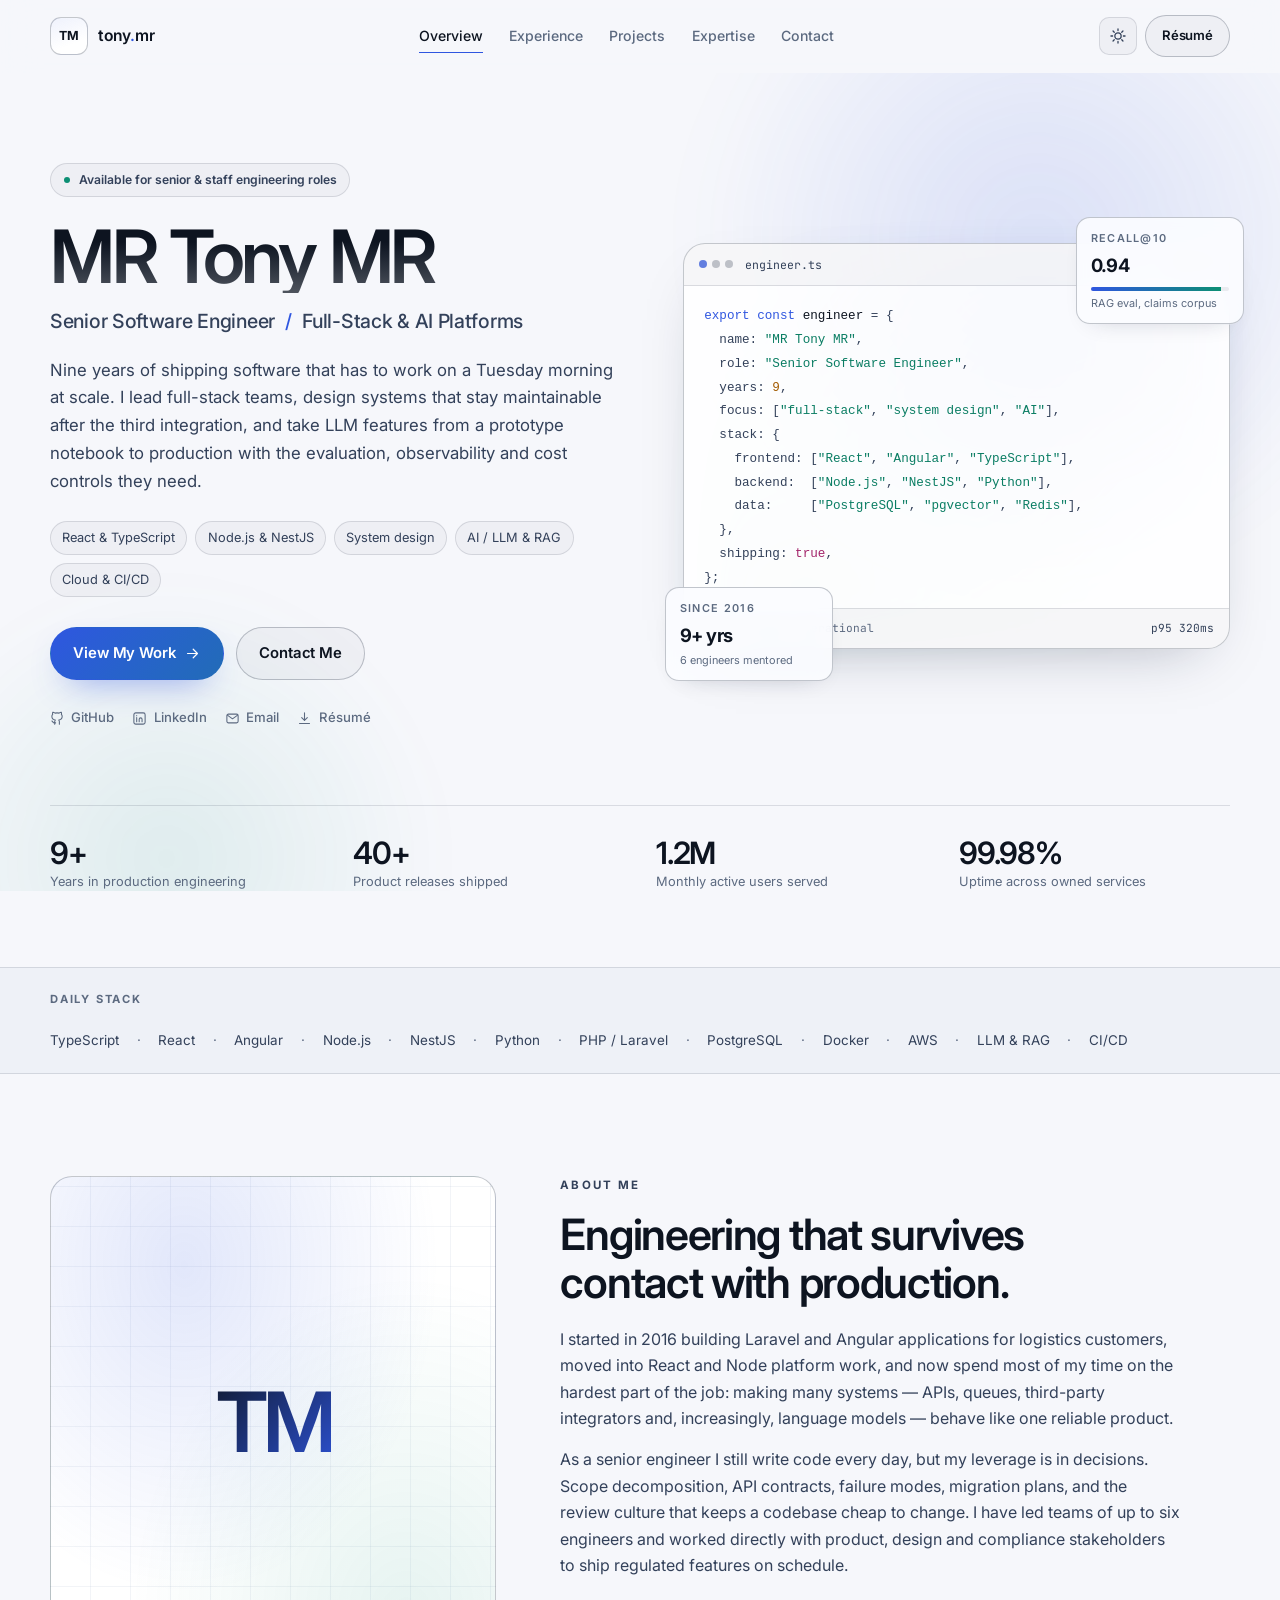
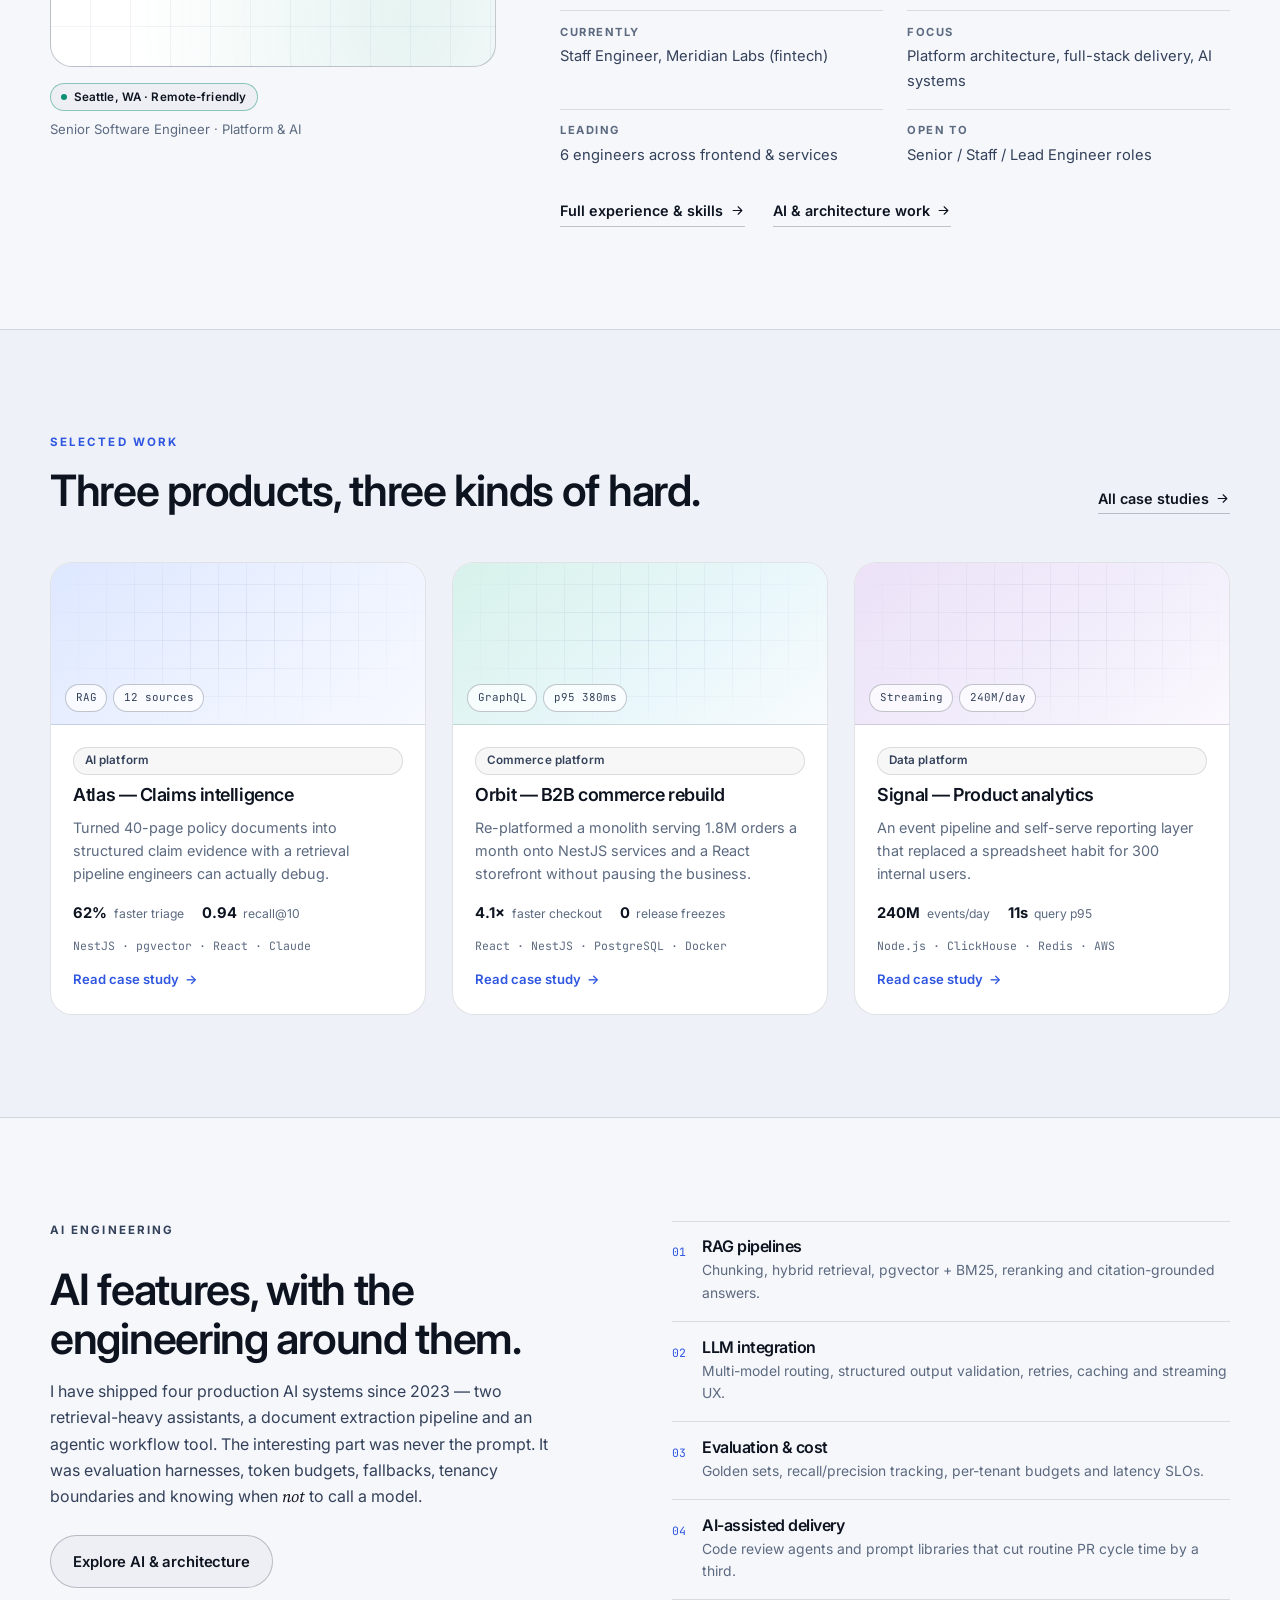
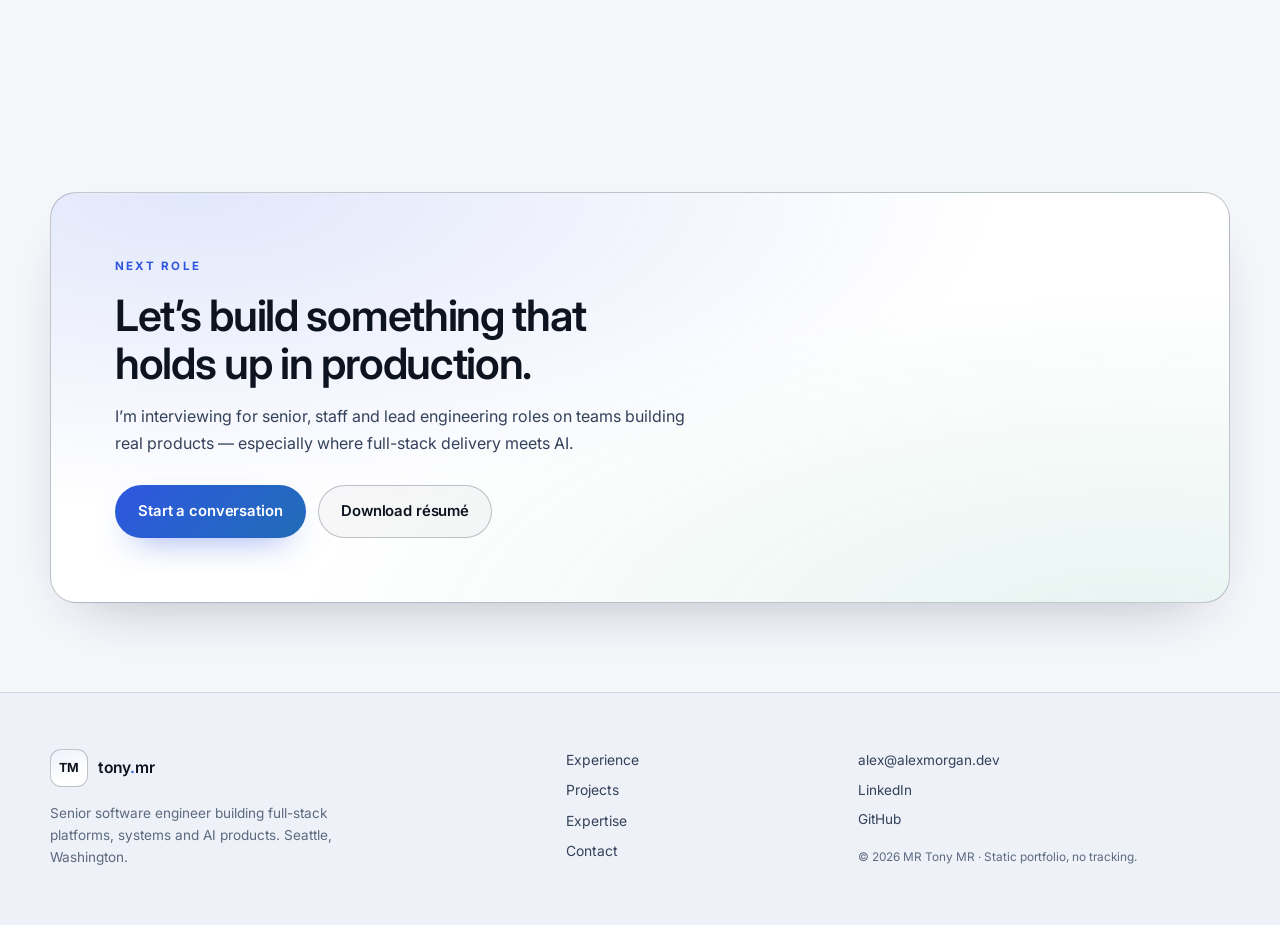
==== commit aa3caa46: "feat(portfolio): change name from Tony MR to MR Tony MR" ====
--- a/index.html
+++ b/index.html
@@ -3,19 +3,19 @@
 <head>
   <meta charset="utf-8" />
   <meta name="viewport" content="width=device-width, initial-scale=1" />
-  <title>Alex Morgan — Senior Software Engineer</title>
-  <meta name="description" content="Alex Morgan is a senior software engineer with 9+ years of experience building full-stack platforms, distributed systems and AI-powered products for fintech, commerce and insurance teams." />
+  <title>MR Tony MR — Senior Software Engineer</title>
+  <meta name="description" content="MR Tony MR is a senior software engineer with 9+ years of experience building full-stack platforms, distributed systems and AI-powered products for fintech, commerce and insurance teams." />
   <meta name="color-scheme" content="dark light" />
   <meta name="theme-color" content="#070a0f" />
   <meta property="og:type" content="website" />
-  <meta property="og:title" content="Alex Morgan — Senior Software Engineer" />
+  <meta property="og:title" content="MR Tony MR — Senior Software Engineer" />
   <meta property="og:description" content="9+ years shipping full-stack platforms, system design and production AI. Portfolio, case studies and architecture work." />
   <meta property="og:url" content="https://alexmorgan.dev/" />
   <meta property="og:image" content="https://alexmorgan.dev/assets/og-image.png" />
   <meta property="og:image:width" content="1200" />
   <meta property="og:image:height" content="630" />
   <meta name="twitter:card" content="summary_large_image" />
-  <meta name="twitter:title" content="Alex Morgan — Senior Software Engineer" />
+  <meta name="twitter:title" content="MR Tony MR — Senior Software Engineer" />
   <meta name="twitter:description" content="9+ years shipping full-stack platforms, system design and production AI. Portfolio, case studies and architecture work." />
   <link rel="canonical" href="https://alexmorgan.dev/" />
   <link rel="icon" href="assets/favicon.svg" type="image/svg+xml" />
@@ -42,7 +42,7 @@
       {
         "@type": "Person",
         "@id": "https://alexmorgan.dev/#person",
-        "name": "Alex Morgan",
+        "name": "MR Tony MR",
         "jobTitle": "Senior Software Engineer",
         "url": "https://alexmorgan.dev/",
         "email": "mailto:alex@alexmorgan.dev",
@@ -63,7 +63,7 @@
         "@type": "WebSite",
         "@id": "https://alexmorgan.dev/#website",
         "url": "https://alexmorgan.dev/",
-        "name": "Alex Morgan — Senior Software Engineer",
+        "name": "MR Tony MR — Senior Software Engineer",
         "publisher": { "@id": "https://alexmorgan.dev/#person" }
       }
     ]
@@ -75,9 +75,9 @@
 
   <header class="site-header" data-header>
     <div class="container header-inner">
-      <a class="brand" href="index.html" aria-label="Alex Morgan — overview">
-        <span class="brand-mark" aria-hidden="true" data-bind="identity.initials">AM</span>
-        <span class="brand-text"><span data-bind="identity.brand.first">alex</span><span class="brand-dot">.</span><span data-bind="identity.brand.last">morgan</span></span>
+      <a class="brand" href="index.html" aria-label="MR Tony MR — overview">
+        <span class="brand-mark" aria-hidden="true" data-bind="identity.initials">TM</span>
+        <span class="brand-text"><span data-bind="identity.brand.first">tony</span><span class="brand-dot">.</span><span data-bind="identity.brand.last">mr</span></span>
       </a>
 
       <nav class="nav" aria-label="Primary">
@@ -120,7 +120,7 @@
         <div class="hero-copy">
           <p class="eyebrow"><span class="pulse" aria-hidden="true"></span> <span data-bind="identity.availability">Available for senior &amp; staff engineering roles</span></p>
 
-          <h1 id="hero-title" data-bind="identity.name">Alex Morgan</h1>
+          <h1 id="hero-title" data-bind="identity.name">MR Tony MR</h1>
           <p class="hero-role"><span data-bind="identity.role">Senior Software Engineer</span> <span class="sep" aria-hidden="true">/</span> <span data-bind="identity.subrole">Full-Stack &amp; AI Platforms</span></p>
 
           <p class="lead">
@@ -176,7 +176,7 @@
               <span class="code-badge">TS 5.4</span>
             </div>
             <pre class="code-body"><code><span class="c-key">export const</span> <span class="c-name">engineer</span> = {
-  name: <span class="c-str">"Alex Morgan"</span>,
+  name: <span class="c-str">"<span data-bind="identity.name">MR Tony MR</span>"</span>,
   role: <span class="c-str">"Senior Software Engineer"</span>,
   years: <span class="c-num">9</span>,
   focus: [<span class="c-str">"full-stack"</span>, <span class="c-str">"system design"</span>, <span class="c-str">"AI"</span>],
@@ -236,7 +236,7 @@
       <div class="container about-grid">
         <div class="about-portrait reveal" data-reveal>
           <div class="portrait-tile">
-            <span class="portrait-mono">AM</span>
+            <span class="portrait-mono" data-bind="identity.initials">TM</span>
             <span class="portrait-scan" aria-hidden="true"></span>
           </div>
           <div class="portrait-meta">
@@ -400,9 +400,9 @@
   <footer class="site-footer">
     <div class="container footer-grid">
       <div class="footer-brand">
-        <a class="brand" href="index.html" aria-label="Alex Morgan — overview">
-          <span class="brand-mark" aria-hidden="true" data-bind="identity.initials">AM</span>
-          <span class="brand-text"><span data-bind="identity.brand.first">alex</span><span class="brand-dot">.</span><span data-bind="identity.brand.last">morgan</span></span>
+        <a class="brand" href="index.html" aria-label="MR Tony MR — overview">
+          <span class="brand-mark" aria-hidden="true" data-bind="identity.initials">TM</span>
+          <span class="brand-text"><span data-bind="identity.brand.first">tony</span><span class="brand-dot">.</span><span data-bind="identity.brand.last">mr</span></span>
         </a>
         <p>Senior software engineer building full-stack platforms, systems and AI products. Seattle, Washington.</p>
       </div>
@@ -416,7 +416,7 @@
         <a href="mailto:alex@alexmorgan.dev" data-bind-href="identity.mailto" data-bind="identity.email">alex@alexmorgan.dev</a>
         <a href="https://www.linkedin.com/in/alexmorgan-dev" data-bind-href="social.linkedin.url" rel="noopener">LinkedIn</a>
         <a href="https://github.com/alexmorgan-dev" data-bind-href="social.github.url" rel="noopener">GitHub</a>
-        <p class="footer-note">© <span data-year>2025</span> <span data-bind="identity.name">Alex Morgan</span> · Static portfolio, no tracking.</p>
+        <p class="footer-note">© <span data-year>2025</span> <span data-bind="identity.name">MR Tony MR</span> · Static portfolio, no tracking.</p>
       </div>
     </div>
   </footer>
--- a/styles.css
+++ b/styles.css
@@ -1,5 +1,5 @@
 /* ==========================================================================
-   Alex Morgan — Senior Software Engineer portfolio
+   MR Tony MR — Senior Software Engineer portfolio
    Shared design system for all prototype pages.
    ========================================================================== */
 
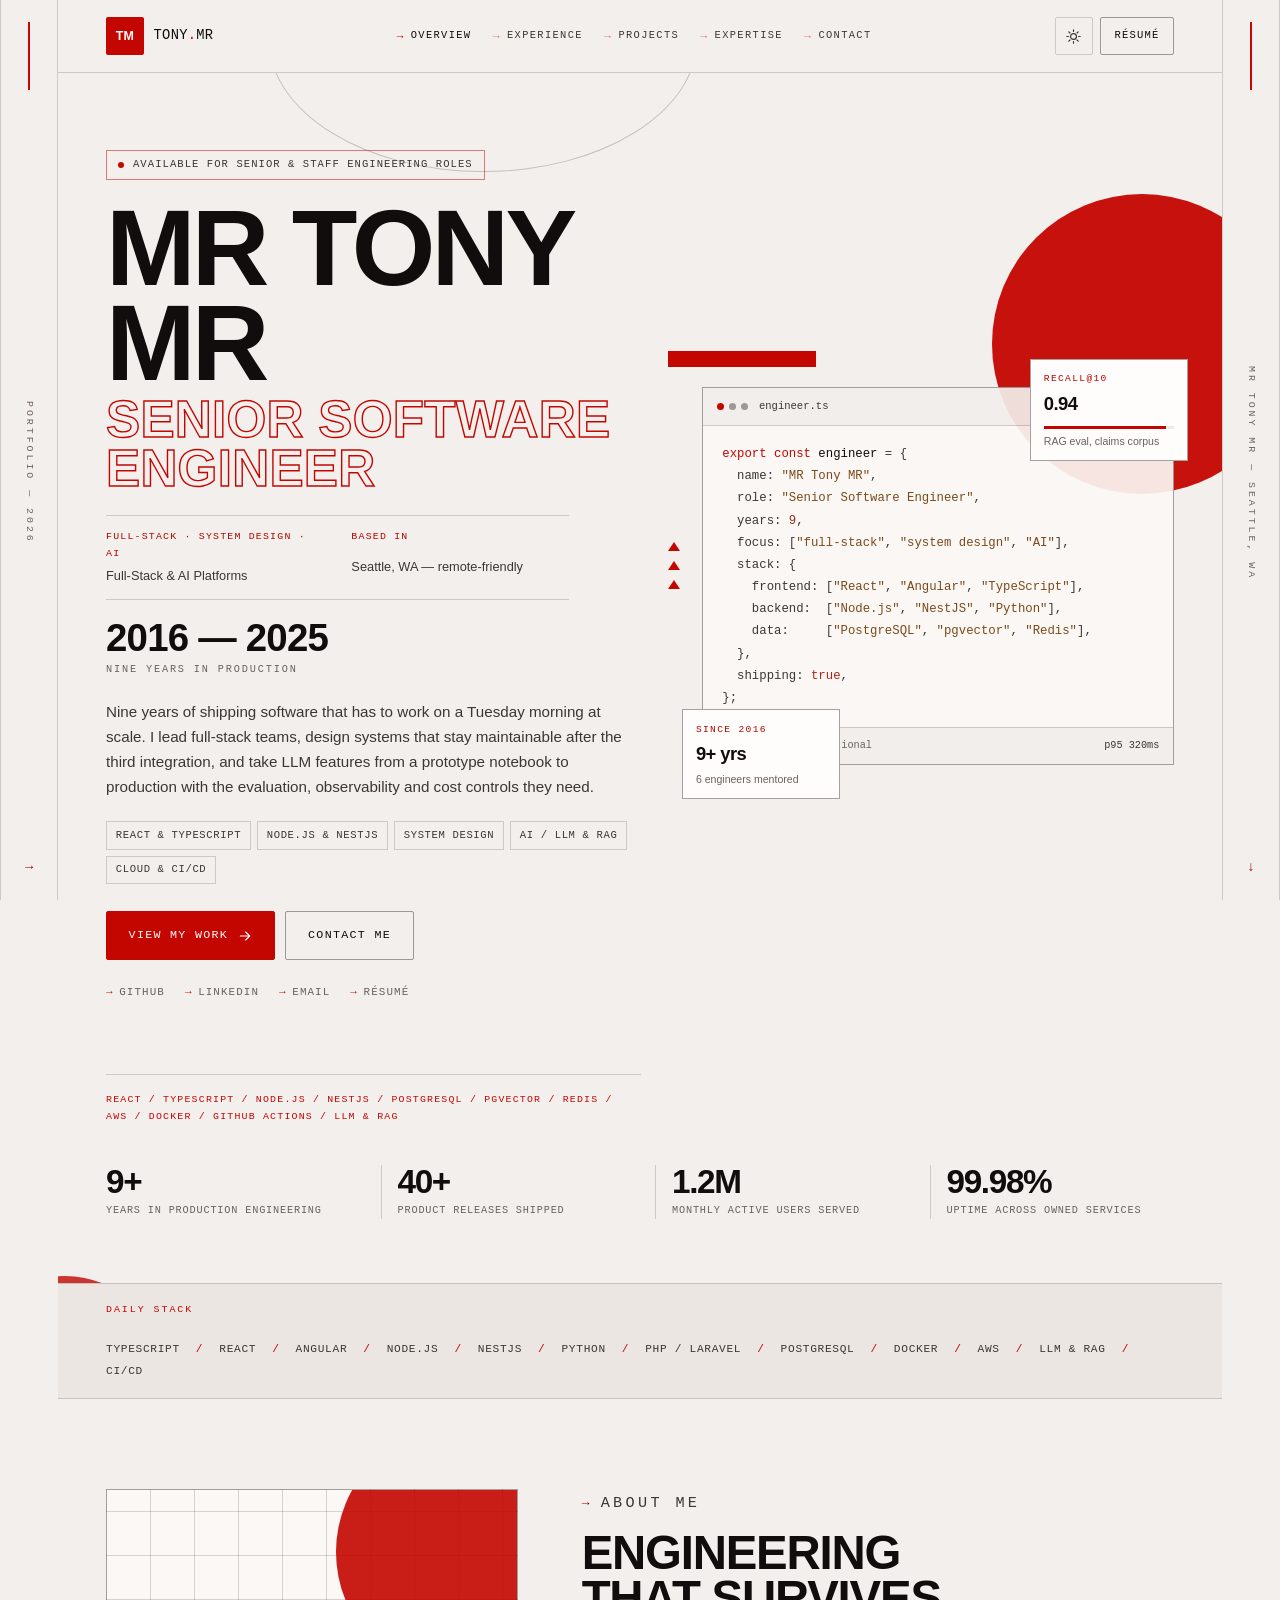
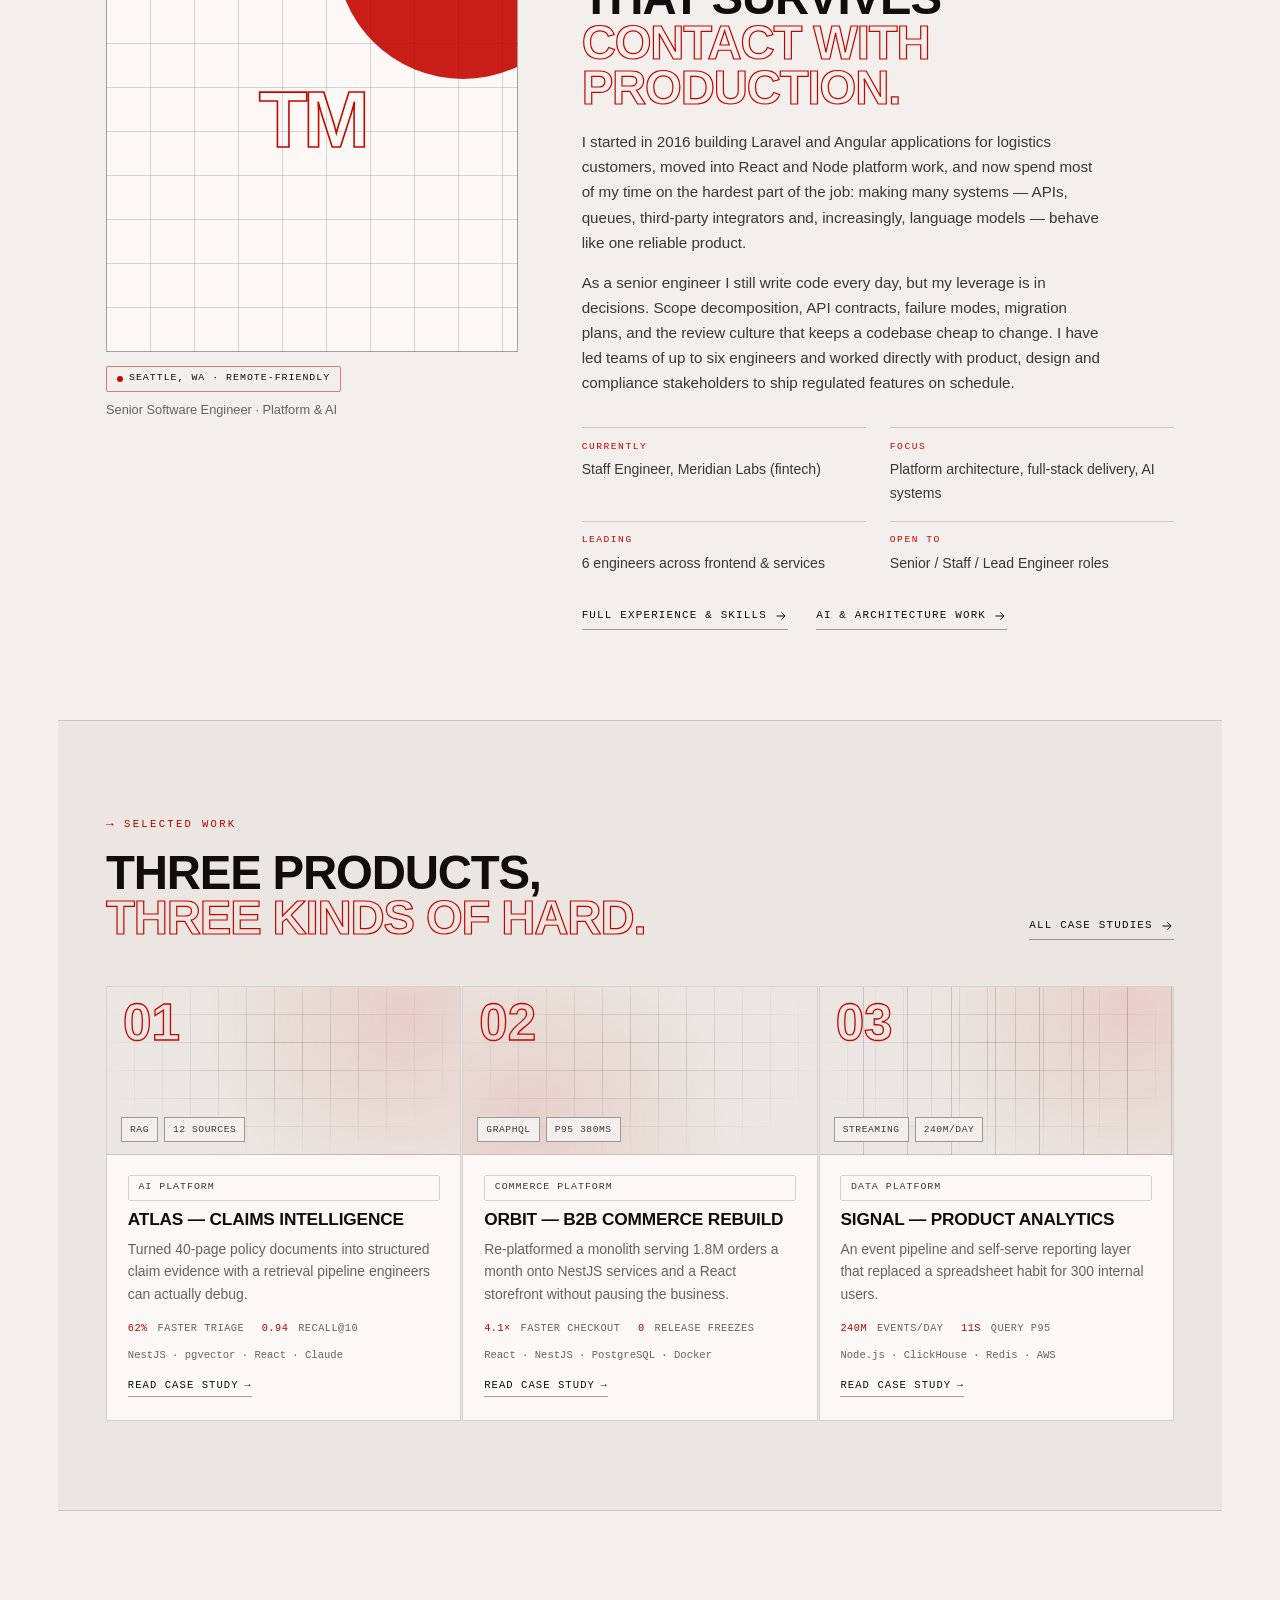
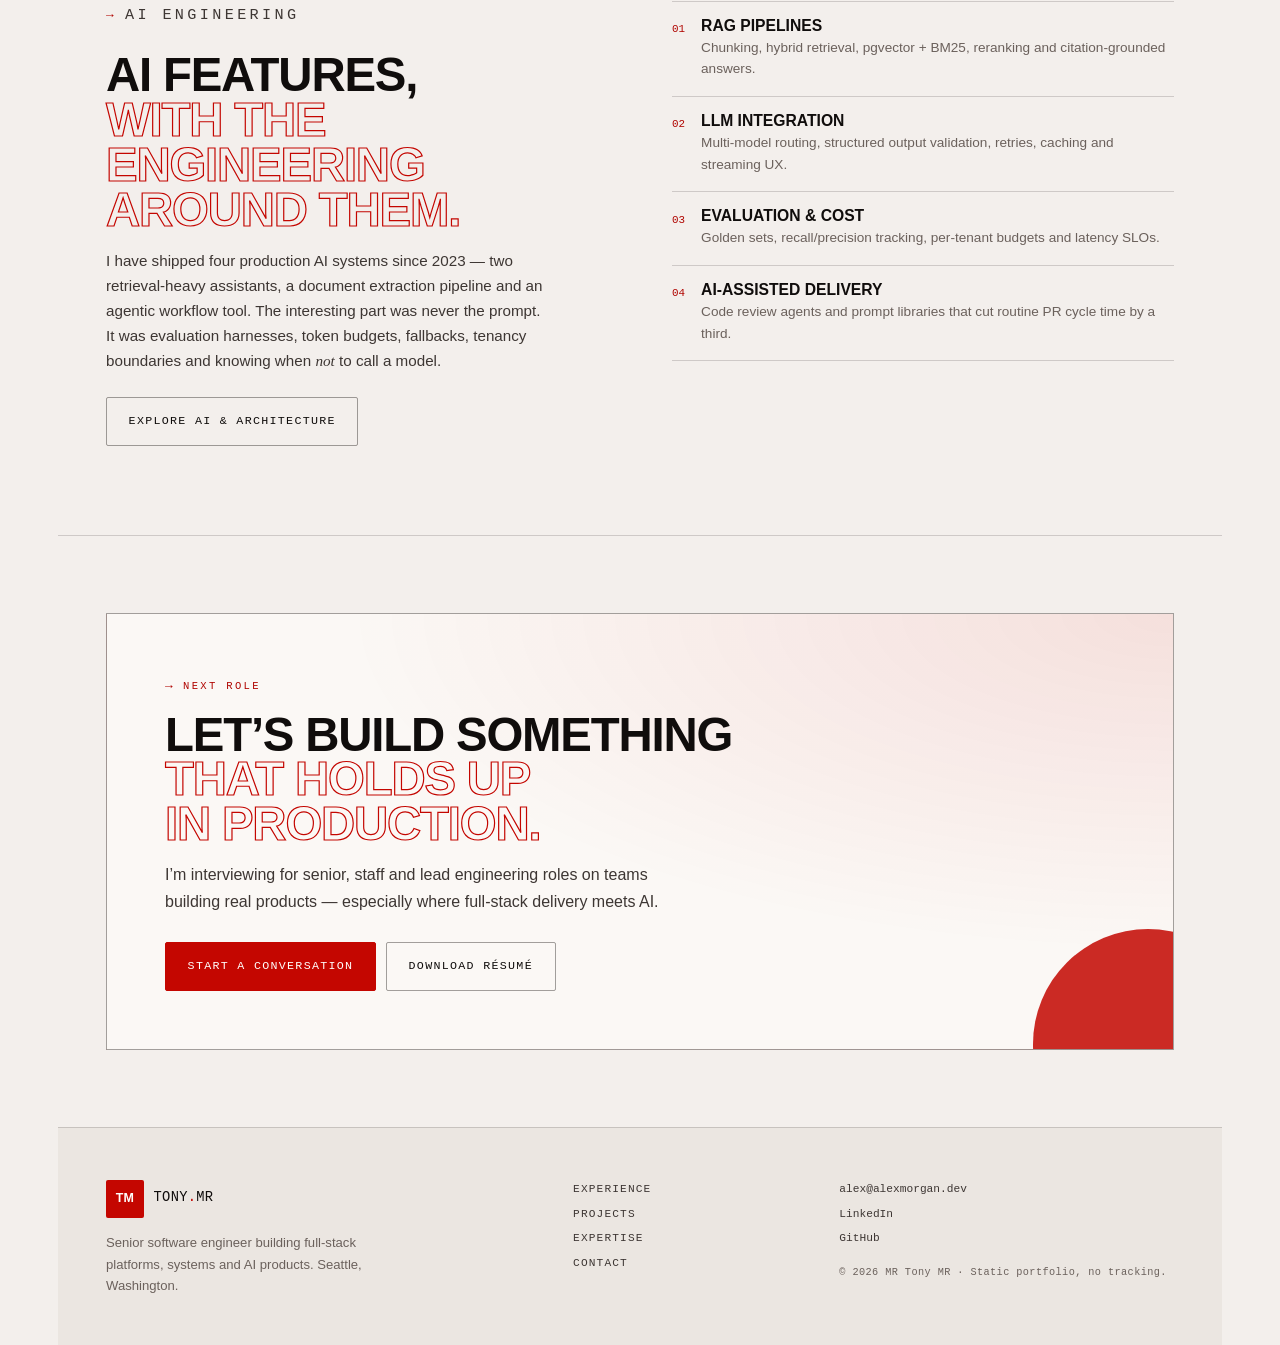
==== commit c60384bc: "feat(portfolio): restyle all pages with the red editorial design system Promote the approved v1 UI i" ====
--- a/index.html
+++ b/index.html
@@ -1,428 +1,450 @@
-<!doctype html>
-<html lang="en" data-theme="dark">
-<head>
-  <meta charset="utf-8" />
-  <meta name="viewport" content="width=device-width, initial-scale=1" />
-  <title>MR Tony MR — Senior Software Engineer</title>
-  <meta name="description" content="MR Tony MR is a senior software engineer with 9+ years of experience building full-stack platforms, distributed systems and AI-powered products for fintech, commerce and insurance teams." />
-  <meta name="color-scheme" content="dark light" />
-  <meta name="theme-color" content="#070a0f" />
-  <meta property="og:type" content="website" />
-  <meta property="og:title" content="MR Tony MR — Senior Software Engineer" />
-  <meta property="og:description" content="9+ years shipping full-stack platforms, system design and production AI. Portfolio, case studies and architecture work." />
-  <meta property="og:url" content="https://alexmorgan.dev/" />
-  <meta property="og:image" content="https://alexmorgan.dev/assets/og-image.png" />
-  <meta property="og:image:width" content="1200" />
-  <meta property="og:image:height" content="630" />
-  <meta name="twitter:card" content="summary_large_image" />
-  <meta name="twitter:title" content="MR Tony MR — Senior Software Engineer" />
-  <meta name="twitter:description" content="9+ years shipping full-stack platforms, system design and production AI. Portfolio, case studies and architecture work." />
-  <link rel="canonical" href="https://alexmorgan.dev/" />
-  <link rel="icon" href="assets/favicon.svg" type="image/svg+xml" />
-  <link rel="preconnect" href="https://fonts.googleapis.com" />
-  <link rel="preconnect" href="https://fonts.gstatic.com" crossorigin />
-  <link href="https://fonts.googleapis.com/css2?family=Inter:wght@400;500;600;700;800&family=JetBrains+Mono:wght@400;500;600&family=Source+Serif+4:ital,opsz,wght@0,8..60,400;1,8..60,400&display=swap" rel="stylesheet" />
-  <link rel="stylesheet" href="styles.css" />
-  <script>
-    /* Apply the saved (or system) theme before first paint to avoid a flash. */
-    (function () {
-      try {
-        document.documentElement.classList.add('js');
-        var saved = localStorage.getItem('am-theme');
-        var light = window.matchMedia('(prefers-color-scheme: light)').matches;
-        document.documentElement.dataset.theme = saved || (light ? 'light' : 'dark');
-      } catch (e) { /* private mode: keep the dark default */ }
-    })();
-  </script>
-  <script src="js/data.js" defer></script>
-  <script type="application/ld+json">
-  {
-    "@context": "https://schema.org",
-    "@graph": [
-      {
-        "@type": "Person",
-        "@id": "https://alexmorgan.dev/#person",
-        "name": "MR Tony MR",
-        "jobTitle": "Senior Software Engineer",
-        "url": "https://alexmorgan.dev/",
-        "email": "mailto:alex@alexmorgan.dev",
-        "workLocation": { "@type": "Place", "address": { "@type": "PostalAddress", "addressLocality": "Seattle", "addressRegion": "WA", "addressCountry": "US" } },
-        "sameAs": [
-          "https://github.com/alexmorgan-dev",
-          "https://www.linkedin.com/in/alexmorgan-dev"
-        ],
-        "knowsAbout": [
-          "Software Engineering", "Full-Stack Development", "System Design",
-          "AI Applications", "Cloud Technologies", "React", "Angular",
-          "Node.js", "NestJS", "TypeScript", "JavaScript", "Python",
-          "PHP", "Laravel", "PostgreSQL", "REST APIs", "Docker",
-          "CI/CD", "LLM Integration", "RAG", "Vector Databases"
-        ]
-      },
-      {
-        "@type": "WebSite",
-        "@id": "https://alexmorgan.dev/#website",
-        "url": "https://alexmorgan.dev/",
-        "name": "MR Tony MR — Senior Software Engineer",
-        "publisher": { "@id": "https://alexmorgan.dev/#person" }
-      }
-    ]
-  }
-  </script>
-</head>
-<body>
-  <a class="skip-link" href="#main">Skip to content</a>
-
-  <header class="site-header" data-header>
-    <div class="container header-inner">
-      <a class="brand" href="index.html" aria-label="MR Tony MR — overview">
-        <span class="brand-mark" aria-hidden="true" data-bind="identity.initials">TM</span>
-        <span class="brand-text"><span data-bind="identity.brand.first">tony</span><span class="brand-dot">.</span><span data-bind="identity.brand.last">mr</span></span>
-      </a>
-
-      <nav class="nav" aria-label="Primary">
-        <a href="index.html" aria-current="page">Overview</a>
-        <a href="experience.html">Experience</a>
-        <a href="projects.html">Projects</a>
-        <a href="expertise.html">Expertise</a>
-        <a href="contact.html">Contact</a>
-      </nav>
-
-      <div class="header-actions">
-        <button class="icon-btn theme-toggle" type="button" data-theme-toggle aria-label="Switch to light theme" title="Switch theme">
-          <svg class="icon-sun" viewBox="0 0 24 24" aria-hidden="true" focusable="false"><circle cx="12" cy="12" r="4.2"/><path d="M12 2.6v2.2M12 19.2v2.2M2.6 12h2.2M19.2 12h2.2M5.4 5.4l1.6 1.6M17 17l1.6 1.6M18.6 5.4L17 7M7 17l-1.6 1.6"/></svg>
-          <svg class="icon-moon" viewBox="0 0 24 24" aria-hidden="true" focusable="false"><path d="M20.4 14.6A8.6 8.6 0 0 1 9.4 3.6a8.6 8.6 0 1 0 11 11Z"/></svg>
-        </button>
-        <a class="btn btn-sm btn-ghost header-resume" href="resume.html">Résumé</a>
-        <button class="icon-btn nav-toggle" type="button" aria-expanded="false" aria-controls="mobileNav" aria-label="Open menu" data-nav-toggle>
-          <span class="burger" aria-hidden="true"><span></span><span></span></span>
-        </button>
-      </div>
-    </div>
-
-    <div class="mobile-nav" id="mobileNav" hidden>
-      <nav class="container mobile-nav-inner" aria-label="Mobile">
-        <a href="index.html" aria-current="page">Overview</a>
-        <a href="experience.html">Experience</a>
-        <a href="projects.html">Projects</a>
-        <a href="expertise.html">Expertise</a>
-        <a href="contact.html">Contact</a>
-        <a class="btn btn-primary btn-block" href="resume.html">Download résumé</a>
-      </nav>
-    </div>
-  </header>
-
-  <main id="main">
-    <!-- ============================ HERO ============================ -->
-    <section class="hero" aria-labelledby="hero-title">
-      <div class="hero-bg" aria-hidden="true"></div>
-      <div class="container hero-grid">
-        <div class="hero-copy">
-          <p class="eyebrow"><span class="pulse" aria-hidden="true"></span> <span data-bind="identity.availability">Available for senior &amp; staff engineering roles</span></p>
-
-          <h1 id="hero-title" data-bind="identity.name">MR Tony MR</h1>
-          <p class="hero-role"><span data-bind="identity.role">Senior Software Engineer</span> <span class="sep" aria-hidden="true">/</span> <span data-bind="identity.subrole">Full-Stack &amp; AI Platforms</span></p>
-
-          <p class="lead">
-            Nine years of shipping software that has to work on a Tuesday morning at
-            scale. I lead full-stack teams, design systems that stay maintainable after
-            the third integration, and take LLM features from a prototype notebook to
-            production with the evaluation, observability and cost controls they need.
-          </p>
-
-          <ul class="strengths" aria-label="Key technical strengths" data-bind-list="technologies.heroStrengths">
-            <li>React &amp; TypeScript</li>
-            <li>Node.js &amp; NestJS</li>
-            <li>System design</li>
-            <li>AI / LLM &amp; RAG</li>
-            <li>Cloud &amp; CI/CD</li>
-          </ul>
-
-          <div class="hero-actions">
-            <a class="btn btn-primary" href="projects.html">
-              View My Work
-              <svg viewBox="0 0 24 24" aria-hidden="true" focusable="false"><path d="M5 12h13M13 6l6 6-6 6"/></svg>
-            </a>
-            <a class="btn btn-ghost" href="contact.html">Contact Me</a>
-          </div>
-
-          <div class="hero-socials">
-            <a class="social-link" href="https://github.com/alexmorgan-dev" data-bind-href="social.github.url" rel="noopener">
-              <svg viewBox="0 0 24 24" aria-hidden="true" focusable="false"><path d="M9 19c-4.3 1.4-4.3-2.5-6-3m12 5v-3.9a3.4 3.4 0 0 0-1-2.6c3.3-.4 5.5-1.6 5.5-6a4.7 4.7 0 0 0-1.3-3.2 4.3 4.3 0 0 0-.1-3.2s-1.2-.4-3.6 1.3a12.4 12.4 0 0 0-6.4 0C5.6 1.7 4.4 2.1 4.4 2.1a4.3 4.3 0 0 0-.1 3.2A4.7 4.7 0 0 0 3 8.5c0 4.4 2.2 5.6 5.5 6a3.4 3.4 0 0 0-1 2.6V21"/></svg>
-              GitHub
-            </a>
-            <a class="social-link" href="https://www.linkedin.com/in/alexmorgan-dev" data-bind-href="social.linkedin.url" rel="noopener">
-              <svg viewBox="0 0 24 24" aria-hidden="true" focusable="false"><rect x="3" y="3" width="18" height="18" rx="3"/><path d="M7.5 10.5V17M7.5 7.4v.1M11.5 17v-3.7a2.3 2.3 0 0 1 4.6 0V17"/></svg>
-              LinkedIn
-            </a>
-            <a class="social-link" href="mailto:alex@alexmorgan.dev" data-bind-href="identity.mailto">
-              <svg viewBox="0 0 24 24" aria-hidden="true" focusable="false"><rect x="3" y="5" width="18" height="14" rx="2.5"/><path d="m3.8 6.5 8.2 6 8.2-6"/></svg>
-              Email
-            </a>
-            <a class="social-link" href="resume.html">
-              <svg viewBox="0 0 24 24" aria-hidden="true" focusable="false"><path d="M12 3v12m0 0 4.5-4.5M12 15l-4.5-4.5M4 20h16"/></svg>
-              Résumé
-            </a>
-          </div>
-        </div>
-
-        <div class="hero-visual" aria-hidden="true">
-          <div class="panel-glow"></div>
-
-          <div class="code-card reveal" data-reveal>
-            <div class="code-head">
-              <span class="dots"><i></i><i></i><i></i></span>
-              <span class="code-file">engineer.ts</span>
-              <span class="code-badge">TS 5.4</span>
-            </div>
-            <pre class="code-body"><code><span class="c-key">export const</span> <span class="c-name">engineer</span> = {
-  name: <span class="c-str">"<span data-bind="identity.name">MR Tony MR</span>"</span>,
-  role: <span class="c-str">"Senior Software Engineer"</span>,
-  years: <span class="c-num">9</span>,
-  focus: [<span class="c-str">"full-stack"</span>, <span class="c-str">"system design"</span>, <span class="c-str">"AI"</span>],
-  stack: {
-    frontend: [<span class="c-str">"React"</span>, <span class="c-str">"Angular"</span>, <span class="c-str">"TypeScript"</span>],
-    backend:  [<span class="c-str">"Node.js"</span>, <span class="c-str">"NestJS"</span>, <span class="c-str">"Python"</span>],
-    data:     [<span class="c-str">"PostgreSQL"</span>, <span class="c-str">"pgvector"</span>, <span class="c-str">"Redis"</span>],
-  },
-  shipping: <span class="c-bool">true</span>,
-};</code></pre>
-            <div class="code-foot">
-              <span class="status-dot"></span>
-              <span>All systems operational</span>
-              <span class="code-foot-meta">p95 320ms</span>
-            </div>
-          </div>
-
-          <div class="float-card float-card-a">
-            <span class="float-label">Recall@10</span>
-            <strong>0.94</strong>
-            <span class="float-bar"><span></span></span>
-            <span class="float-note">RAG eval, claims corpus</span>
-          </div>
-
-          <div class="float-card float-card-b">
-            <span class="float-label">Since 2016</span>
-            <strong>9+ yrs</strong>
-            <span class="float-note">6 engineers mentored</span>
-          </div>
-        </div>
-      </div>
-
-      <div class="container">
-        <div class="hero-stats">
-          <div class="stat"><span class="stat-value">9+</span><span class="stat-label">Years in production engineering</span></div>
-          <div class="stat"><span class="stat-value">40+</span><span class="stat-label">Product releases shipped</span></div>
-          <div class="stat"><span class="stat-value">1.2M</span><span class="stat-label">Monthly active users served</span></div>
-          <div class="stat"><span class="stat-value">99.98%</span><span class="stat-label">Uptime across owned services</span></div>
-        </div>
-      </div>
-    </section>
-
-    <!-- ============================ TECH BAND ============================ -->
-    <section class="tech-band" aria-label="Core technologies">
-      <div class="container tech-band-inner">
-        <p class="tech-band-label">Daily stack</p>
-        <ul class="tech-band-list" data-bind-list="technologies.techBand">
-          <li>TypeScript</li><li>React</li><li>Angular</li><li>Node.js</li><li>NestJS</li>
-          <li>Python</li><li>PHP / Laravel</li><li>PostgreSQL</li><li>Docker</li><li>AWS</li>
-          <li>LLM &amp; RAG</li><li>CI/CD</li>
-        </ul>
-      </div>
-    </section>
-
-    <!-- ============================ ABOUT ============================ -->
-    <section class="section" id="about" aria-labelledby="about-title">
-      <div class="container about-grid">
-        <div class="about-portrait reveal" data-reveal>
-          <div class="portrait-tile">
-            <span class="portrait-mono" data-bind="identity.initials">TM</span>
-            <span class="portrait-scan" aria-hidden="true"></span>
-          </div>
-          <div class="portrait-meta">
-            <span class="badge badge-live"><span class="pulse"></span> Seattle, WA · Remote-friendly</span>
-            <span class="portrait-role">Senior Software Engineer · Platform &amp; AI</span>
-          </div>
-        </div>
-
-        <div class="about-copy">
-          <p class="kicker">About me</p>
-          <h2 id="about-title" class="h2 reveal" data-reveal>Engineering that survives contact with production.</h2>
-          <div class="reveal" data-reveal>
-            <p>
-              I started in 2016 building Laravel and Angular applications for logistics
-              customers, moved into React and Node platform work, and now spend most of my
-              time on the hardest part of the job: making many systems — APIs, queues,
-              third-party integrators and, increasingly, language models — behave like one
-              reliable product.
-            </p>
-            <p>
-              As a senior engineer I still write code every day, but my leverage is in
-              decisions. Scope decomposition, API contracts, failure modes, migration
-              plans, and the review culture that keeps a codebase cheap to change. I have
-              led teams of up to six engineers and worked directly with product, design and
-              compliance stakeholders to ship regulated features on schedule.
-            </p>
-          </div>
-
-          <dl class="facts reveal" data-reveal>
-            <div><dt>Currently</dt><dd>Staff Engineer, Meridian Labs (fintech)</dd></div>
-            <div><dt>Focus</dt><dd>Platform architecture, full-stack delivery, AI systems</dd></div>
-            <div><dt>Leading</dt><dd>6 engineers across frontend &amp; services</dd></div>
-            <div><dt>Open to</dt><dd>Senior / Staff / Lead Engineer roles</dd></div>
-          </dl>
-
-          <div class="about-links reveal" data-reveal>
-            <a class="text-link" href="experience.html">Full experience &amp; skills
-              <svg viewBox="0 0 24 24" aria-hidden="true" focusable="false"><path d="M5 12h13M13 6l6 6-6 6"/></svg>
-            </a>
-            <a class="text-link" href="expertise.html">AI &amp; architecture work
-              <svg viewBox="0 0 24 24" aria-hidden="true" focusable="false"><path d="M5 12h13M13 6l6 6-6 6"/></svg>
-            </a>
-          </div>
-        </div>
-      </div>
-    </section>
-
-    <!-- ============================ SELECTED WORK ============================ -->
-    <section class="section section-alt" id="work" aria-labelledby="work-title">
-      <div class="container">
-        <div class="section-head">
-          <div>
-            <p class="kicker">Selected work</p>
-            <h2 id="work-title" class="h2">Three products, three kinds of hard.</h2>
-          </div>
-          <a class="text-link" href="projects.html">All case studies
-            <svg viewBox="0 0 24 24" aria-hidden="true" focusable="false"><path d="M5 12h13M13 6l6 6-6 6"/></svg>
-          </a>
-        </div>
-
-        <div class="work-grid">
-          <article class="work-card reveal" data-reveal>
-            <div class="work-thumb thumb-atlas" aria-hidden="true">
-              <span class="thumb-grid"></span>
-              <span class="thumb-chips"><span class="thumb-chip">RAG</span><span class="thumb-chip">12 sources</span></span>
-            </div>
-            <div class="work-body">
-              <span class="badge">AI platform</span>
-              <h3><a href="projects.html#atlas">Atlas — Claims intelligence</a></h3>
-              <p>Turned 40-page policy documents into structured claim evidence with a retrieval pipeline engineers can actually debug.</p>
-              <ul class="work-metrics">
-                <li><strong>62%</strong> faster triage</li>
-                <li><strong>0.94</strong> recall@10</li>
-              </ul>
-              <span class="work-stack">NestJS · pgvector · React · Claude</span>
-              <a class="card-cta" href="projects.html#atlas">Read case study <span aria-hidden="true">→</span></a>
-            </div>
-          </article>
-
-          <article class="work-card reveal" data-reveal>
-            <div class="work-thumb thumb-orbit" aria-hidden="true">
-              <span class="thumb-grid"></span>
-              <span class="thumb-chips"><span class="thumb-chip">GraphQL</span><span class="thumb-chip">p95 380ms</span></span>
-            </div>
-            <div class="work-body">
-              <span class="badge">Commerce platform</span>
-              <h3><a href="projects.html#orbit">Orbit — B2B commerce rebuild</a></h3>
-              <p>Re-platformed a monolith serving 1.8M orders a month onto NestJS services and a React storefront without pausing the business.</p>
-              <ul class="work-metrics">
-                <li><strong>4.1×</strong> faster checkout</li>
-                <li><strong>0</strong> release freezes</li>
-              </ul>
-              <span class="work-stack">React · NestJS · PostgreSQL · Docker</span>
-              <a class="card-cta" href="projects.html#orbit">Read case study <span aria-hidden="true">→</span></a>
-            </div>
-          </article>
-
-          <article class="work-card reveal" data-reveal>
-            <div class="work-thumb thumb-signal" aria-hidden="true">
-              <span class="thumb-grid"></span>
-              <span class="thumb-chips"><span class="thumb-chip">Streaming</span><span class="thumb-chip">240M/day</span></span>
-            </div>
-            <div class="work-body">
-              <span class="badge">Data platform</span>
-              <h3><a href="projects.html#signal">Signal — Product analytics</a></h3>
-              <p>An event pipeline and self-serve reporting layer that replaced a spreadsheet habit for 300 internal users.</p>
-              <ul class="work-metrics">
-                <li><strong>240M</strong> events/day</li>
-                <li><strong>11s</strong> query p95</li>
-              </ul>
-              <span class="work-stack">Node.js · ClickHouse · Redis · AWS</span>
-              <a class="card-cta" href="projects.html#signal">Read case study <span aria-hidden="true">→</span></a>
-            </div>
-          </article>
-        </div>
-      </div>
-    </section>
-
-    <!-- ============================ AI BAND ============================ -->
-    <section class="section" id="ai" aria-labelledby="ai-title">
-      <div class="container ai-band">
-        <div class="ai-copy reveal" data-reveal>
-          <p class="kicker">AI engineering</p>
-          <h2 id="ai-title" class="h2">AI features, with the engineering around them.</h2>
-          <p>
-            I have shipped four production AI systems since 2023 — two retrieval-heavy
-            assistants, a document extraction pipeline and an agentic workflow tool. The
-            interesting part was never the prompt. It was evaluation harnesses, token
-            budgets, fallbacks, tenancy boundaries and knowing when <em>not</em> to call a
-            model.
-          </p>
-          <a class="btn btn-ghost" href="expertise.html">Explore AI &amp; architecture</a>
-        </div>
-
-        <ol class="ai-list reveal" data-reveal>
-          <li><span class="ai-num">01</span><div><h3>RAG pipelines</h3><p>Chunking, hybrid retrieval, pgvector + BM25, reranking and citation-grounded answers.</p></div></li>
-          <li><span class="ai-num">02</span><div><h3>LLM integration</h3><p>Multi-model routing, structured output validation, retries, caching and streaming UX.</p></div></li>
-          <li><span class="ai-num">03</span><div><h3>Evaluation &amp; cost</h3><p>Golden sets, recall/precision tracking, per-tenant budgets and latency SLOs.</p></div></li>
-          <li><span class="ai-num">04</span><div><h3>AI-assisted delivery</h3><p>Code review agents and prompt libraries that cut routine PR cycle time by a third.</p></div></li>
-        </ol>
-      </div>
-    </section>
-
-    <!-- ============================ CTA ============================ -->
-    <section class="section cta-section" aria-labelledby="cta-title">
-      <div class="container">
-        <div class="cta-card reveal" data-reveal>
-          <div class="cta-glow" aria-hidden="true"></div>
-          <p class="kicker">Next role</p>
-          <h2 id="cta-title" class="h2">Let’s build something that holds up in production.</h2>
-          <p class="cta-sub">I’m interviewing for senior, staff and lead engineering roles on teams building real products — especially where full-stack delivery meets AI.</p>
-          <div class="hero-actions">
-            <a class="btn btn-primary" href="contact.html">Start a conversation</a>
-            <a class="btn btn-ghost" href="resume.html">Download résumé</a>
-          </div>
-        </div>
-      </div>
-    </section>
-  </main>
-
-  <footer class="site-footer">
-    <div class="container footer-grid">
-      <div class="footer-brand">
-        <a class="brand" href="index.html" aria-label="MR Tony MR — overview">
-          <span class="brand-mark" aria-hidden="true" data-bind="identity.initials">TM</span>
-          <span class="brand-text"><span data-bind="identity.brand.first">tony</span><span class="brand-dot">.</span><span data-bind="identity.brand.last">mr</span></span>
-        </a>
-        <p>Senior software engineer building full-stack platforms, systems and AI products. Seattle, Washington.</p>
-      </div>
-      <nav class="footer-nav" aria-label="Footer">
-        <a href="experience.html">Experience</a>
-        <a href="projects.html">Projects</a>
-        <a href="expertise.html">Expertise</a>
-        <a href="contact.html">Contact</a>
-      </nav>
-      <div class="footer-meta">
-        <a href="mailto:alex@alexmorgan.dev" data-bind-href="identity.mailto" data-bind="identity.email">alex@alexmorgan.dev</a>
-        <a href="https://www.linkedin.com/in/alexmorgan-dev" data-bind-href="social.linkedin.url" rel="noopener">LinkedIn</a>
-        <a href="https://github.com/alexmorgan-dev" data-bind-href="social.github.url" rel="noopener">GitHub</a>
-        <p class="footer-note">© <span data-year>2025</span> <span data-bind="identity.name">MR Tony MR</span> · Static portfolio, no tracking.</p>
-      </div>
-    </div>
-  </footer>
-
-  <div class="toast" role="status" aria-live="polite" data-toast hidden></div>
-
-  <script src="app.js" defer></script>
-</body>
-</html>
+<!doctype html>
+<html lang="en" data-theme="dark">
+<head>
+  <meta charset="utf-8" />
+  <meta name="viewport" content="width=device-width, initial-scale=1" />
+  <title>MR Tony MR — Senior Software Engineer</title>
+  <meta name="description" content="MR Tony MR is a senior software engineer with 9+ years of experience building full-stack platforms, distributed systems and AI-powered products for fintech, commerce and insurance teams." />
+  <meta name="color-scheme" content="dark light" />
+  <meta name="theme-color" content="#070707" />
+  <meta property="og:type" content="website" />
+  <meta property="og:title" content="MR Tony MR — Senior Software Engineer" />
+  <meta property="og:description" content="9+ years shipping full-stack platforms, system design and production AI. Portfolio, case studies and architecture work." />
+  <meta property="og:url" content="https://alexmorgan.dev/" />
+  <meta property="og:image" content="https://alexmorgan.dev/assets/og-image.png" />
+  <meta property="og:image:width" content="1200" />
+  <meta property="og:image:height" content="630" />
+  <meta name="twitter:card" content="summary_large_image" />
+  <meta name="twitter:title" content="MR Tony MR — Senior Software Engineer" />
+  <meta name="twitter:description" content="9+ years shipping full-stack platforms, system design and production AI. Portfolio, case studies and architecture work." />
+  <link rel="canonical" href="https://alexmorgan.dev/" />
+  <link rel="icon" href="assets/favicon.svg" type="image/svg+xml" />
+  <link rel="stylesheet" href="styles.css" />
+  <script>
+    /* Apply the saved (or system) theme before first paint to avoid a flash. */
+    (function () {
+      try {
+        document.documentElement.classList.add('js');
+        var saved = localStorage.getItem('am-theme');
+        var light = window.matchMedia('(prefers-color-scheme: light)').matches;
+        document.documentElement.dataset.theme = saved || (light ? 'light' : 'dark');
+      } catch (e) { /* private mode: keep the dark default */ }
+    })();
+  </script>
+  <script src="js/data.js" defer></script>
+  <script type="application/ld+json">
+  {
+    "@context": "https://schema.org",
+    "@graph": [
+      {
+        "@type": "Person",
+        "@id": "https://alexmorgan.dev/#person",
+        "name": "MR Tony MR",
+        "jobTitle": "Senior Software Engineer",
+        "url": "https://alexmorgan.dev/",
+        "email": "mailto:alex@alexmorgan.dev",
+        "workLocation": { "@type": "Place", "address": { "@type": "PostalAddress", "addressLocality": "Seattle", "addressRegion": "WA", "addressCountry": "US" } },
+        "sameAs": [
+          "https://github.com/alexmorgan-dev",
+          "https://www.linkedin.com/in/alexmorgan-dev"
+        ],
+        "knowsAbout": [
+          "Software Engineering", "Full-Stack Development", "System Design",
+          "AI Applications", "Cloud Technologies", "React", "Angular",
+          "Node.js", "NestJS", "TypeScript", "JavaScript", "Python",
+          "PHP", "Laravel", "PostgreSQL", "REST APIs", "Docker",
+          "CI/CD", "LLM Integration", "RAG", "Vector Databases"
+        ]
+      },
+      {
+        "@type": "WebSite",
+        "@id": "https://alexmorgan.dev/#website",
+        "url": "https://alexmorgan.dev/",
+        "name": "MR Tony MR — Senior Software Engineer",
+        "publisher": { "@id": "https://alexmorgan.dev/#person" }
+      }
+    ]
+  }
+  </script>
+</head>
+<body>
+  <a class="skip-link" href="#main">Skip to content</a>
+
+  <aside class="rail rail-left" aria-hidden="true">
+    <span class="rail-bar"></span>
+    <span class="rail-text">Portfolio — 2026</span>
+    <span class="rail-mark">→</span>
+  </aside>
+  <aside class="rail rail-right" aria-hidden="true">
+    <span class="rail-bar"></span>
+    <span class="rail-text">MR Tony MR — Seattle, WA</span>
+    <span class="rail-mark">↓</span>
+  </aside>
+
+  <header class="site-header" data-header>
+    <div class="container header-inner">
+      <a class="brand" href="index.html" aria-label="MR Tony MR — overview">
+        <span class="brand-mark" aria-hidden="true" data-bind="identity.initials">TM</span>
+        <span class="brand-text"><span data-bind="identity.brand.first">tony</span><span class="brand-dot">.</span><span data-bind="identity.brand.last">mr</span></span>
+      </a>
+
+      <nav class="nav" aria-label="Primary">
+        <a href="index.html" aria-current="page"><span class="nav-arrow" aria-hidden="true">→</span>Overview</a>
+        <a href="experience.html"><span class="nav-arrow" aria-hidden="true">→</span>Experience</a>
+        <a href="projects.html"><span class="nav-arrow" aria-hidden="true">→</span>Projects</a>
+        <a href="expertise.html"><span class="nav-arrow" aria-hidden="true">→</span>Expertise</a>
+        <a href="contact.html"><span class="nav-arrow" aria-hidden="true">→</span>Contact</a>
+      </nav>
+
+      <div class="header-actions">
+        <button class="icon-btn theme-toggle" type="button" data-theme-toggle aria-label="Switch to light theme" title="Switch theme">
+          <svg class="icon-sun" viewBox="0 0 24 24" aria-hidden="true" focusable="false"><circle cx="12" cy="12" r="4.2"/><path d="M12 2.6v2.2M12 19.2v2.2M2.6 12h2.2M19.2 12h2.2M5.4 5.4l1.6 1.6M17 17l1.6 1.6M18.6 5.4L17 7M7 17l-1.6 1.6"/></svg>
+          <svg class="icon-moon" viewBox="0 0 24 24" aria-hidden="true" focusable="false"><path d="M20.4 14.6A8.6 8.6 0 0 1 9.4 3.6a8.6 8.6 0 1 0 11 11Z"/></svg>
+        </button>
+        <a class="btn btn-sm btn-ghost header-resume" href="resume.html">Résumé</a>
+        <button class="icon-btn nav-toggle" type="button" aria-expanded="false" aria-controls="mobileNav" aria-label="Open menu" data-nav-toggle>
+          <span class="burger" aria-hidden="true"><span></span><span></span></span>
+        </button>
+      </div>
+    </div>
+
+    <div class="mobile-nav" id="mobileNav" hidden>
+      <nav class="container mobile-nav-inner" aria-label="Mobile">
+        <a href="index.html" aria-current="page">Overview</a>
+        <a href="experience.html">Experience</a>
+        <a href="projects.html">Projects</a>
+        <a href="expertise.html">Expertise</a>
+        <a href="contact.html">Contact</a>
+        <a class="btn btn-primary btn-block" href="resume.html">Download résumé</a>
+      </nav>
+    </div>
+  </header>
+
+  <main id="main">
+    <!-- ============================ HERO ============================ -->
+    <section class="hero" aria-labelledby="hero-title">
+      <span class="deco deco-red deco-hero-top" aria-hidden="true"></span>
+      <span class="deco deco-red deco-hero-left" aria-hidden="true"></span>
+      <span class="deco deco-ring deco-hero-ring" aria-hidden="true"></span>
+
+      <div class="container hero-grid">
+        <div class="hero-copy">
+          <p class="eyebrow"><span class="pulse" aria-hidden="true"></span> <span data-bind="identity.availability">Available for senior &amp; staff engineering roles</span></p>
+
+          <h1 id="hero-title" class="display-solid" data-bind="identity.name">MR Tony MR</h1>
+          <p class="display-outline" data-bind="identity.role">Senior Software Engineer</p>
+
+          <div class="hero-meta">
+            <div>
+              <span class="um">Full-stack · System design · AI</span>
+              <span>Full-Stack &amp; AI Platforms</span>
+            </div>
+            <div>
+              <span class="um">Based in</span>
+              <span>Seattle, WA — remote-friendly</span>
+            </div>
+          </div>
+
+          <p class="stamp">2016 — 2025</p>
+          <p class="stamp-label">Nine years in production</p>
+
+          <p class="lead">
+            Nine years of shipping software that has to work on a Tuesday morning at
+            scale. I lead full-stack teams, design systems that stay maintainable after
+            the third integration, and take LLM features from a prototype notebook to
+            production with the evaluation, observability and cost controls they need.
+          </p>
+
+          <ul class="strengths" aria-label="Key technical strengths" data-bind-list="technologies.heroStrengths">
+            <li>React &amp; TypeScript</li>
+            <li>Node.js &amp; NestJS</li>
+            <li>System design</li>
+            <li>AI / LLM &amp; RAG</li>
+            <li>Cloud &amp; CI/CD</li>
+          </ul>
+
+          <div class="hero-actions">
+            <a class="btn btn-primary" href="projects.html">
+              View my work
+              <svg viewBox="0 0 24 24" aria-hidden="true" focusable="false"><path d="M5 12h13M13 6l6 6-6 6"/></svg>
+            </a>
+            <a class="btn btn-ghost" href="contact.html">Contact me</a>
+          </div>
+
+          <div class="hero-socials">
+            <a class="social-link" href="https://github.com/alexmorgan-dev" data-bind-href="social.github.url" rel="noopener">GitHub</a>
+            <a class="social-link" href="https://www.linkedin.com/in/alexmorgan-dev" data-bind-href="social.linkedin.url" rel="noopener">LinkedIn</a>
+            <a class="social-link" href="mailto:alex@alexmorgan.dev" data-bind-href="identity.mailto">Email</a>
+            <a class="social-link" href="resume.html">Résumé</a>
+          </div>
+        </div>
+
+        <div class="hero-visual" aria-hidden="true">
+          <span class="deco-bar"></span>
+          <span class="marker-col"><i></i><i></i><i></i></span>
+
+          <div class="code-card reveal" data-reveal>
+            <div class="code-head">
+              <span class="dots"><i></i><i></i><i></i></span>
+              <span class="code-file">engineer.ts</span>
+              <span class="code-badge">TS 5.4</span>
+            </div>
+            <pre class="code-body"><code><span class="c-key">export const</span> <span class="c-name">engineer</span> = {
+  name: <span class="c-str">"<span data-bind="identity.name">MR Tony MR</span>"</span>,
+  role: <span class="c-str">"Senior Software Engineer"</span>,
+  years: <span class="c-num">9</span>,
+  focus: [<span class="c-str">"full-stack"</span>, <span class="c-str">"system design"</span>, <span class="c-str">"AI"</span>],
+  stack: {
+    frontend: [<span class="c-str">"React"</span>, <span class="c-str">"Angular"</span>, <span class="c-str">"TypeScript"</span>],
+    backend:  [<span class="c-str">"Node.js"</span>, <span class="c-str">"NestJS"</span>, <span class="c-str">"Python"</span>],
+    data:     [<span class="c-str">"PostgreSQL"</span>, <span class="c-str">"pgvector"</span>, <span class="c-str">"Redis"</span>],
+  },
+  shipping: <span class="c-bool">true</span>,
+};</code></pre>
+            <div class="code-foot">
+              <span class="status-dot"></span>
+              <span>All systems operational</span>
+              <span class="code-foot-meta">p95 320ms</span>
+            </div>
+          </div>
+
+          <div class="float-card float-card-a">
+            <span class="float-label">Recall@10</span>
+            <strong>0.94</strong>
+            <span class="float-bar"><span></span></span>
+            <span class="float-note">RAG eval, claims corpus</span>
+          </div>
+
+          <div class="float-card float-card-b">
+            <span class="float-label">Since 2016</span>
+            <strong>9+ yrs</strong>
+            <span class="float-note">6 engineers mentored</span>
+          </div>
+        </div>
+      </div>
+
+      <div class="container">
+        <p class="credits">
+          React / TypeScript / Node.js / NestJS / PostgreSQL / pgvector / Redis / AWS /
+          Docker / GitHub Actions / LLM &amp; RAG
+        </p>
+
+        <div class="hero-stats">
+          <div class="stat"><span class="stat-value">9+</span><span class="stat-label">Years in production engineering</span></div>
+          <div class="stat"><span class="stat-value">40+</span><span class="stat-label">Product releases shipped</span></div>
+          <div class="stat"><span class="stat-value">1.2M</span><span class="stat-label">Monthly active users served</span></div>
+          <div class="stat"><span class="stat-value">99.98%</span><span class="stat-label">Uptime across owned services</span></div>
+        </div>
+      </div>
+    </section>
+
+    <!-- ============================ TECH BAND ============================ -->
+    <section class="tech-band" aria-label="Core technologies">
+      <div class="container tech-band-inner">
+        <p class="tech-band-label">Daily stack</p>
+        <ul class="tech-band-list" data-bind-list="technologies.techBand">
+          <li>TypeScript</li><li>React</li><li>Angular</li><li>Node.js</li><li>NestJS</li>
+          <li>Python</li><li>PHP / Laravel</li><li>PostgreSQL</li><li>Docker</li><li>AWS</li>
+          <li>LLM &amp; RAG</li><li>CI/CD</li>
+        </ul>
+      </div>
+    </section>
+
+    <!-- ============================ ABOUT ============================ -->
+    <section class="section" id="about" aria-labelledby="about-title">
+      <div class="container about-grid">
+        <div class="about-portrait reveal" data-reveal>
+          <div class="portrait-tile">
+            <span class="deco deco-red deco-portrait" aria-hidden="true"></span>
+            <span class="portrait-mono" data-bind="identity.initials">TM</span>
+            <span class="portrait-scan" aria-hidden="true"></span>
+          </div>
+          <div class="portrait-meta">
+            <span class="badge badge-live"><span class="pulse"></span> Seattle, WA · Remote-friendly</span>
+            <span class="portrait-role">Senior Software Engineer · Platform &amp; AI</span>
+          </div>
+        </div>
+
+        <div class="about-copy">
+          <p class="kicker"><span class="kicker-arrow" aria-hidden="true">→</span> About me</p>
+          <h2 id="about-title" class="h2 reveal" data-reveal>Engineering that survives <span class="outline">contact with production.</span></h2>
+          <div class="reveal" data-reveal>
+            <p>
+              I started in 2016 building Laravel and Angular applications for logistics
+              customers, moved into React and Node platform work, and now spend most of my
+              time on the hardest part of the job: making many systems — APIs, queues,
+              third-party integrators and, increasingly, language models — behave like one
+              reliable product.
+            </p>
+            <p>
+              As a senior engineer I still write code every day, but my leverage is in
+              decisions. Scope decomposition, API contracts, failure modes, migration
+              plans, and the review culture that keeps a codebase cheap to change. I have
+              led teams of up to six engineers and worked directly with product, design and
+              compliance stakeholders to ship regulated features on schedule.
+            </p>
+          </div>
+
+          <dl class="facts reveal" data-reveal>
+            <div><dt>Currently</dt><dd>Staff Engineer, Meridian Labs (fintech)</dd></div>
+            <div><dt>Focus</dt><dd>Platform architecture, full-stack delivery, AI systems</dd></div>
+            <div><dt>Leading</dt><dd>6 engineers across frontend &amp; services</dd></div>
+            <div><dt>Open to</dt><dd>Senior / Staff / Lead Engineer roles</dd></div>
+          </dl>
+
+          <div class="about-links reveal" data-reveal>
+            <a class="text-link" href="experience.html">Full experience &amp; skills
+              <svg viewBox="0 0 24 24" aria-hidden="true" focusable="false"><path d="M5 12h13M13 6l6 6-6 6"/></svg>
+            </a>
+            <a class="text-link" href="expertise.html">AI &amp; architecture work
+              <svg viewBox="0 0 24 24" aria-hidden="true" focusable="false"><path d="M5 12h13M13 6l6 6-6 6"/></svg>
+            </a>
+          </div>
+        </div>
+      </div>
+    </section>
+
+    <!-- ============================ SELECTED WORK ============================ -->
+    <section class="section section-alt" id="work" aria-labelledby="work-title">
+      <div class="container">
+        <div class="section-head">
+          <div>
+            <p class="kicker"><span class="kicker-arrow" aria-hidden="true">→</span> Selected work</p>
+            <h2 id="work-title" class="h2">Three products, <span class="outline">three kinds of hard.</span></h2>
+          </div>
+          <a class="text-link" href="projects.html">All case studies
+            <svg viewBox="0 0 24 24" aria-hidden="true" focusable="false"><path d="M5 12h13M13 6l6 6-6 6"/></svg>
+          </a>
+        </div>
+
+        <div class="work-grid">
+          <article class="work-card reveal" data-reveal>
+            <div class="work-thumb thumb-atlas" aria-hidden="true">
+              <span class="thumb-grid"></span>
+              <span class="thumb-index">01</span>
+              <span class="thumb-chips"><span class="thumb-chip">RAG</span><span class="thumb-chip">12 sources</span></span>
+            </div>
+            <div class="work-body">
+              <span class="badge">AI platform</span>
+              <h3><a href="projects.html#atlas">Atlas — Claims intelligence</a></h3>
+              <p>Turned 40-page policy documents into structured claim evidence with a retrieval pipeline engineers can actually debug.</p>
+              <ul class="work-metrics">
+                <li><strong>62%</strong> faster triage</li>
+                <li><strong>0.94</strong> recall@10</li>
+              </ul>
+              <span class="work-stack">NestJS · pgvector · React · Claude</span>
+              <a class="card-cta" href="projects.html#atlas">Read case study <span aria-hidden="true">→</span></a>
+            </div>
+          </article>
+
+          <article class="work-card reveal" data-reveal>
+            <div class="work-thumb thumb-orbit" aria-hidden="true">
+              <span class="thumb-grid"></span>
+              <span class="thumb-index">02</span>
+              <span class="thumb-chips"><span class="thumb-chip">GraphQL</span><span class="thumb-chip">p95 380ms</span></span>
+            </div>
+            <div class="work-body">
+              <span class="badge">Commerce platform</span>
+              <h3><a href="projects.html#orbit">Orbit — B2B commerce rebuild</a></h3>
+              <p>Re-platformed a monolith serving 1.8M orders a month onto NestJS services and a React storefront without pausing the business.</p>
+              <ul class="work-metrics">
+                <li><strong>4.1×</strong> faster checkout</li>
+                <li><strong>0</strong> release freezes</li>
+              </ul>
+              <span class="work-stack">React · NestJS · PostgreSQL · Docker</span>
+              <a class="card-cta" href="projects.html#orbit">Read case study <span aria-hidden="true">→</span></a>
+            </div>
+          </article>
+
+          <article class="work-card reveal" data-reveal>
+            <div class="work-thumb thumb-signal" aria-hidden="true">
+              <span class="thumb-grid"></span>
+              <span class="thumb-index">03</span>
+              <span class="thumb-chips"><span class="thumb-chip">Streaming</span><span class="thumb-chip">240M/day</span></span>
+            </div>
+            <div class="work-body">
+              <span class="badge">Data platform</span>
+              <h3><a href="projects.html#signal">Signal — Product analytics</a></h3>
+              <p>An event pipeline and self-serve reporting layer that replaced a spreadsheet habit for 300 internal users.</p>
+              <ul class="work-metrics">
+                <li><strong>240M</strong> events/day</li>
+                <li><strong>11s</strong> query p95</li>
+              </ul>
+              <span class="work-stack">Node.js · ClickHouse · Redis · AWS</span>
+              <a class="card-cta" href="projects.html#signal">Read case study <span aria-hidden="true">→</span></a>
+            </div>
+          </article>
+        </div>
+      </div>
+    </section>
+
+    <!-- ============================ AI BAND ============================ -->
+    <section class="section" id="ai" aria-labelledby="ai-title">
+      <div class="container ai-band">
+        <div class="ai-copy reveal" data-reveal>
+          <p class="kicker"><span class="kicker-arrow" aria-hidden="true">→</span> AI engineering</p>
+          <h2 id="ai-title" class="h2">AI features, <span class="outline">with the engineering around them.</span></h2>
+          <p>
+            I have shipped four production AI systems since 2023 — two retrieval-heavy
+            assistants, a document extraction pipeline and an agentic workflow tool. The
+            interesting part was never the prompt. It was evaluation harnesses, token
+            budgets, fallbacks, tenancy boundaries and knowing when <em>not</em> to call a
+            model.
+          </p>
+          <a class="btn btn-ghost" href="expertise.html">Explore AI &amp; architecture</a>
+        </div>
+
+        <ol class="ai-list reveal" data-reveal>
+          <li><span class="ai-num">01</span><div><h3>RAG pipelines</h3><p>Chunking, hybrid retrieval, pgvector + BM25, reranking and citation-grounded answers.</p></div></li>
+          <li><span class="ai-num">02</span><div><h3>LLM integration</h3><p>Multi-model routing, structured output validation, retries, caching and streaming UX.</p></div></li>
+          <li><span class="ai-num">03</span><div><h3>Evaluation &amp; cost</h3><p>Golden sets, recall/precision tracking, per-tenant budgets and latency SLOs.</p></div></li>
+          <li><span class="ai-num">04</span><div><h3>AI-assisted delivery</h3><p>Code review agents and prompt libraries that cut routine PR cycle time by a third.</p></div></li>
+        </ol>
+      </div>
+    </section>
+
+    <!-- ============================ CTA ============================ -->
+    <section class="section cta-section" aria-labelledby="cta-title">
+      <div class="container">
+        <div class="cta-card reveal" data-reveal>
+          <span class="deco deco-red deco-cta" aria-hidden="true"></span>
+          <p class="kicker"><span class="kicker-arrow" aria-hidden="true">→</span> Next role</p>
+          <h2 id="cta-title" class="h2">Let’s build something <span class="outline">that holds up in production.</span></h2>
+          <p class="cta-sub">I’m interviewing for senior, staff and lead engineering roles on teams building real products — especially where full-stack delivery meets AI.</p>
+          <div class="hero-actions">
+            <a class="btn btn-primary" href="contact.html">Start a conversation</a>
+            <a class="btn btn-ghost" href="resume.html">Download résumé</a>
+          </div>
+        </div>
+      </div>
+    </section>
+  </main>
+
+  <footer class="site-footer">
+    <div class="container footer-grid">
+      <div class="footer-brand">
+        <a class="brand" href="index.html" aria-label="MR Tony MR — overview">
+          <span class="brand-mark" aria-hidden="true" data-bind="identity.initials">TM</span>
+          <span class="brand-text"><span data-bind="identity.brand.first">tony</span><span class="brand-dot">.</span><span data-bind="identity.brand.last">mr</span></span>
+        </a>
+        <p>Senior software engineer building full-stack platforms, systems and AI products. Seattle, Washington.</p>
+      </div>
+      <nav class="footer-nav" aria-label="Footer">
+        <a href="experience.html">Experience</a>
+        <a href="projects.html">Projects</a>
+        <a href="expertise.html">Expertise</a>
+        <a href="contact.html">Contact</a>
+      </nav>
+      <div class="footer-meta">
+        <a href="mailto:alex@alexmorgan.dev" data-bind-href="identity.mailto" data-bind="identity.email">alex@alexmorgan.dev</a>
+        <a href="https://www.linkedin.com/in/alexmorgan-dev" data-bind-href="social.linkedin.url" rel="noopener">LinkedIn</a>
+        <a href="https://github.com/alexmorgan-dev" data-bind-href="social.github.url" rel="noopener">GitHub</a>
+        <p class="footer-note">&copy; <span data-year>2025</span> <span data-bind="identity.name">MR Tony MR</span> · Static portfolio, no tracking.</p>
+      </div>
+    </div>
+  </footer>
+
+  <div class="toast" role="status" aria-live="polite" data-toast hidden></div>
+  <script src="app.js" defer></script>
+</body>
+</html>
--- a/styles.css
+++ b/styles.css
@@ -1,82 +1,77 @@
 /* ==========================================================================
-   MR Tony MR — Senior Software Engineer portfolio
-   Shared design system for all prototype pages.
+   MR Tony MR — portfolio, red editorial design system
+   Shared stylesheet for all six pages. Static HTML/CSS, no build step.
+   Tokens (dark + light), layout primitives, components, responsive,
+   reduced-motion and print blocks all live here.
    ========================================================================== */
 
 /* ---------- Tokens ---------- */
 :root {
-  --font-sans: "Inter", "Segoe UI Variable Text", -apple-system, BlinkMacSystemFont, "Segoe UI", Roboto, "Helvetica Neue", Arial, sans-serif;
-  --font-display: "Inter", "Segoe UI Variable Display", "Segoe UI Semibold", -apple-system, BlinkMacSystemFont, "Segoe UI", Roboto, sans-serif;
-  --font-serif: "Source Serif 4", "Iowan Old Style", "Palatino Linotype", Palatino, "Book Antiqua", Georgia, serif;
+  --font-sans: "Inter", "Segoe UI Variable Text", "Segoe UI", Roboto, "Helvetica Neue", Arial, sans-serif;
+  --font-display: "Inter", "Segoe UI Variable Display", "Segoe UI", Roboto, "Helvetica Neue", Arial, sans-serif;
   --font-mono: "JetBrains Mono", ui-monospace, "Cascadia Mono", "SF Mono", Menlo, Consolas, monospace;
+  --font-serif: "Source Serif 4", "Iowan Old Style", Palatino, Georgia, serif;
 
   --container: 1180px;
   --header-h: 72px;
-  --radius-lg: 22px;
-  --radius: 16px;
-  --radius-sm: 12px;
+  --rail: 58px;
+  --radius: 2px;
   --ease: cubic-bezier(.2, .7, .2, 1);
 }
 
 html[data-theme="dark"] {
-  --bg: #070a0f;
-  --bg-alt: #0a0e15;
-  --card: #0d131c;
-  --card-2: #111826;
-  --surface: rgba(255, 255, 255, .035);
+  --bg: #070707;
+  --bg-alt: #0b0b0b;
+  --card: #0c0c0c;
+  --card-2: #111111;
+  --surface: rgba(255, 255, 255, .03);
   --surface-2: rgba(255, 255, 255, .07);
-  --border: rgba(255, 255, 255, .09);
-  --border-strong: rgba(255, 255, 255, .18);
-  --text: #e9eef7;
-  --text-soft: #b6c2d4;
-  --muted: #8a99af;
-  --accent: #7c9cff;
-  --accent-2: #5ee0c0;
-  --accent-ink: #05101d;
-  --accent-soft: rgba(124, 156, 255, .12);
-  --glow-1: rgba(124, 156, 255, .22);
-  --glow-2: rgba(94, 224, 192, .14);
-  --nav-bg: rgba(7, 10, 15, .74);
-  --shadow: 0 28px 70px -30px rgba(0, 0, 0, .85);
-  --shadow-sm: 0 12px 30px -18px rgba(0, 0, 0, .8);
-  --code-key: #9db4ff;
-  --code-str: #8fe3c4;
-  --code-num: #f2c37b;
-  --code-bool: #f6a8c8;
-  --thumb-1: linear-gradient(140deg, #17233d 0%, #0f1827 60%, #0b111b 100%);
-  --thumb-2: linear-gradient(140deg, #0f2a28 0%, #0d1d2a 60%, #0a1119 100%);
-  --thumb-3: linear-gradient(140deg, #261a33 0%, #171529 60%, #0b101b 100%);
+  --border: rgba(255, 255, 255, .13);
+  --border-strong: rgba(255, 255, 255, .30);
+  --text: #f4f2f0;
+  --text-soft: #bdb9b5;
+  --muted: #7f7b77;
+  --red: #e10600;
+  --red-bright: #ff2b1c;
+  --red-text: #ff4a3d;
+  --red-ink: #ffffff;
+  --red-soft: rgba(225, 6, 0, .12);
+  --red-line: rgba(225, 6, 0, .55);
+  --glow: rgba(225, 6, 0, .20);
+  --stroke: #ff2b1c;
+  --nav-bg: rgba(7, 7, 7, .82);
+  --code-key: #ff5a45;
+  --code-str: #e8cba8;
+  --code-num: #f2b8ac;
+  --code-bool: #ff7d6d;
   color-scheme: dark;
 }
 
 html[data-theme="light"] {
-  --bg: #f6f7fb;
-  --bg-alt: #eef1f7;
-  --card: #ffffff;
-  --card-2: #fbfcff;
-  --surface: rgba(12, 22, 44, .03);
-  --surface-2: rgba(12, 22, 44, .07);
-  --border: rgba(12, 22, 44, .12);
-  --border-strong: rgba(12, 22, 44, .24);
-  --text: #0d1420;
-  --text-soft: #33415a;
-  --muted: #5c6a80;
-  --accent: #2f56e0;
-  --accent-2: #0c8f74;
-  --accent-ink: #ffffff;
-  --accent-soft: rgba(47, 86, 224, .08);
-  --glow-1: rgba(47, 86, 224, .14);
-  --glow-2: rgba(12, 143, 116, .10);
-  --nav-bg: rgba(246, 247, 251, .82);
-  --shadow: 0 24px 60px -32px rgba(16, 28, 56, .35);
-  --shadow-sm: 0 10px 26px -18px rgba(16, 28, 56, .3);
-  --code-key: #2f56e0;
-  --code-str: #0a7d63;
-  --code-num: #a25b00;
-  --code-bool: #a3246a;
-  --thumb-1: linear-gradient(140deg, #dde7ff 0%, #eef3ff 60%, #f7f9ff 100%);
-  --thumb-2: linear-gradient(140deg, #d7f2ea 0%, #e9f7fb 60%, #f8fbfd 100%);
-  --thumb-3: linear-gradient(140deg, #ece1f8 0%, #f2eefb 60%, #fbf9fe 100%);
+  --bg: #f3efec;
+  --bg-alt: #ebe6e1;
+  --card: #fbf8f5;
+  --card-2: #fffdfb;
+  --surface: rgba(17, 12, 10, .035);
+  --surface-2: rgba(17, 12, 10, .08);
+  --border: rgba(17, 12, 10, .16);
+  --border-strong: rgba(17, 12, 10, .38);
+  --text: #100d0c;
+  --text-soft: #3d3633;
+  --muted: #6b615c;
+  --red: #c40600;
+  --red-bright: #a80500;
+  --red-text: #b00500;
+  --red-ink: #fffdfb;
+  --red-soft: rgba(196, 6, 0, .10);
+  --red-line: rgba(196, 6, 0, .5);
+  --glow: rgba(196, 6, 0, .12);
+  --stroke: #c40600;
+  --nav-bg: rgba(243, 239, 236, .88);
+  --code-key: #c40600;
+  --code-str: #7a4a1c;
+  --code-num: #9a2a1c;
+  --code-bool: #b02418;
   color-scheme: light;
 }
 
@@ -85,7 +80,7 @@
 
 html {
   scroll-behavior: smooth;
-  scroll-padding-top: calc(var(--header-h) + 20px);
+  scroll-padding-top: calc(var(--header-h) + 24px);
   -webkit-text-size-adjust: 100%;
 }
 
@@ -97,7 +92,6 @@
   font-size: 16px;
   line-height: 1.65;
   -webkit-font-smoothing: antialiased;
-  text-rendering: optimizeLegibility;
   overflow-x: hidden;
 }
 
@@ -108,9 +102,9 @@
 
 h1, h2, h3, h4 {
   font-family: var(--font-display);
-  font-weight: 600;
-  letter-spacing: -.03em;
-  line-height: 1.12;
+  font-weight: 800;
+  letter-spacing: -.02em;
+  line-height: 1.05;
   margin: 0;
   text-wrap: balance;
 }
@@ -119,56 +113,349 @@
 ul, ol { margin: 0; padding: 0; list-style: none; }
 
 a { color: inherit; text-decoration: none; }
-a:hover { color: var(--accent); }
+a:hover { color: var(--red); }
 
 button { font: inherit; color: inherit; }
 
+em { font-family: var(--font-serif); font-style: italic; }
+
 :focus-visible {
-  outline: 2px solid var(--accent);
+  outline: 2px solid var(--red);
   outline-offset: 3px;
-  border-radius: 6px;
-}
-
-::selection { background: var(--accent); color: var(--accent-ink); }
+}
+
+::selection { background: var(--red); color: var(--red-ink); }
 
 .skip-link {
   position: absolute;
   left: 16px;
-  top: -60px;
-  z-index: 100;
+  top: -70px;
+  z-index: 120;
   padding: .7rem 1.1rem;
-  border-radius: 999px;
-  background: var(--accent);
-  color: var(--accent-ink);
-  font-weight: 600;
-  font-size: .85rem;
+  background: var(--red);
+  color: var(--red-ink);
+  font-family: var(--font-mono);
+  font-size: .74rem;
+  text-transform: uppercase;
+  letter-spacing: .12em;
   transition: top .2s var(--ease);
 }
-.skip-link:focus { top: 16px; color: var(--accent-ink); }
+.skip-link:focus { top: 14px; color: var(--red-ink); }
 
 .container {
-  width: min(100% - 2 * clamp(20px, 5vw, 48px), var(--container));
+  width: min(100% - 2 * clamp(20px, 4vw, 48px), var(--container));
   margin-inline: auto;
 }
 
-.section { padding-block: clamp(64px, 8vw, 116px); position: relative; }
-.section-alt { background: var(--bg-alt); border-block: 1px solid var(--border); }
-
-.h1 { font-size: clamp(2.2rem, 4.6vw, 3.5rem); }
-.h2 { font-size: clamp(1.8rem, 3.4vw, 2.7rem); }
-.h3 { font-size: 1.12rem; }
+/* ---------- Fixed vertical side rails (mock-up language) ---------- */
+.rail {
+  position: fixed;
+  top: 0;
+  bottom: 0;
+  width: var(--rail);
+  z-index: 55;
+  display: flex;
+  flex-direction: column;
+  align-items: center;
+  justify-content: space-between;
+  padding-block: 22px;
+  border-inline: 1px solid var(--border);
+  background: var(--bg);
+  pointer-events: none;
+}
+.rail-left { left: 0; }
+.rail-right { right: 0; }
+.rail-bar { width: 2px; flex: 0 0 auto; height: 68px; background: var(--red); }
+.rail-text {
+  writing-mode: vertical-rl;
+  font-family: var(--font-mono);
+  font-size: .62rem;
+  text-transform: uppercase;
+  letter-spacing: .3em;
+  color: var(--muted);
+  white-space: nowrap;
+}
+.rail-mark { color: var(--red); font-size: .85rem; }
+
+@media (min-width: 1200px) {
+  body { padding-inline: var(--rail); }
+}
+@media (max-width: 1199px) {
+  .rail { display: none; }
+}
+
+/* ---------- Decorative shapes ---------- */
+.deco { position: absolute; pointer-events: none; z-index: 0; }
+.deco-red { background: var(--red); border-radius: 50%; }
+.deco-ring { border: 1px solid var(--border-strong); border-radius: 50%; }
+.deco-bar {
+  position: absolute;
+  left: -34px;
+  top: -14px;
+  width: 148px;
+  height: 16px;
+  background: var(--red);
+  z-index: 2;
+}
+
+/* ---------- Buttons / links / badges ---------- */
+.btn {
+  display: inline-flex;
+  align-items: center;
+  justify-content: center;
+  gap: .55rem;
+  padding: .85rem 1.35rem;
+  border-radius: var(--radius);
+  border: 1px solid transparent;
+  background: transparent;
+  font-family: var(--font-mono);
+  font-size: .73rem;
+  font-weight: 500;
+  text-transform: uppercase;
+  letter-spacing: .11em;
+  cursor: pointer;
+  transition: background .2s var(--ease), color .2s var(--ease), border-color .2s var(--ease), transform .2s var(--ease);
+  white-space: nowrap;
+}
+.btn svg { width: 16px; height: 16px; flex: 0 0 auto; }
+.btn:hover { transform: translateY(-1px); }
+
+.btn-primary { background: var(--red); color: var(--red-ink); border-color: var(--red); }
+.btn-primary:hover { background: var(--red-bright); border-color: var(--red-bright); color: var(--red-ink); }
+
+.btn-ghost { border-color: var(--border-strong); color: var(--text); }
+.btn-ghost:hover { border-color: var(--red); color: var(--red); background: var(--red-soft); }
+
+.btn-sm { padding: .55rem .85rem; font-size: .66rem; }
+.btn-block { width: 100%; }
+
+.text-link {
+  display: inline-flex;
+  align-items: center;
+  gap: .45rem;
+  font-family: var(--font-mono);
+  font-size: .68rem;
+  text-transform: uppercase;
+  letter-spacing: .11em;
+  color: var(--text);
+  padding-bottom: 4px;
+  border-bottom: 1px solid var(--border-strong);
+  transition: color .2s var(--ease), border-color .2s var(--ease), gap .2s var(--ease);
+}
+.text-link svg { width: 14px; height: 14px; }
+.text-link:hover { color: var(--red); border-color: var(--red); gap: .75rem; }
+
+.badge {
+  display: inline-flex;
+  align-items: center;
+  gap: .4rem;
+  padding: .28rem .6rem;
+  border: 1px solid var(--border);
+  border-radius: var(--radius);
+  background: transparent;
+  color: var(--text-soft);
+  font-family: var(--font-mono);
+  font-size: .62rem;
+  letter-spacing: .1em;
+  text-transform: uppercase;
+  line-height: 1.5;
+}
+.badge-live { border-color: var(--red-line); color: var(--text); }
+
+.pulse {
+  width: 6px;
+  height: 6px;
+  border-radius: 50%;
+  background: var(--red);
+  animation: pulse 2.6s infinite;
+  flex: 0 0 auto;
+}
+@keyframes pulse {
+  0% { box-shadow: 0 0 0 0 var(--red-line); }
+  70% { box-shadow: 0 0 0 7px transparent; }
+  100% { box-shadow: 0 0 0 0 transparent; }
+}
+
+/* ---------- Header / nav ---------- */
+.site-header {
+  position: sticky;
+  top: 0;
+  z-index: 60;
+  background: var(--nav-bg);
+  -webkit-backdrop-filter: saturate(140%) blur(16px);
+  backdrop-filter: saturate(140%) blur(16px);
+  border-bottom: 1px solid var(--border);
+}
+.site-header[data-scrolled="true"] { border-bottom-color: var(--red-line); }
+
+.header-inner {
+  height: var(--header-h);
+  display: flex;
+  align-items: center;
+  justify-content: space-between;
+  gap: 24px;
+}
+
+.brand { display: inline-flex; align-items: center; gap: .6rem; color: var(--text); }
+.brand:hover { color: var(--text); }
+.brand-mark {
+  width: 38px;
+  height: 38px;
+  display: grid;
+  place-items: center;
+  background: var(--red);
+  color: var(--red-ink);
+  font-family: var(--font-display);
+  font-size: .78rem;
+  font-weight: 800;
+  letter-spacing: .02em;
+  border-radius: var(--radius);
+}
+.brand-text {
+  font-family: var(--font-mono);
+  font-size: .86rem;
+  font-weight: 500;
+  letter-spacing: .02em;
+  text-transform: uppercase;
+}
+.brand-dot { color: var(--red); }
+
+.nav { display: flex; align-items: center; gap: 2px; }
+.nav a {
+  display: inline-flex;
+  align-items: center;
+  gap: .38rem;
+  padding: .45rem .6rem;
+  font-family: var(--font-mono);
+  font-size: .65rem;
+  text-transform: uppercase;
+  letter-spacing: .13em;
+  color: var(--text-soft);
+  transition: color .2s var(--ease), background .2s var(--ease);
+}
+.nav a .nav-arrow { color: var(--red); opacity: .5; transition: opacity .2s var(--ease); font-size: .72rem; }
+.nav a:hover { color: var(--text); }
+.nav a:hover .nav-arrow { opacity: 1; }
+.nav a[aria-current="page"] { color: var(--text); }
+.nav a[aria-current="page"] .nav-arrow { opacity: 1; }
+
+.header-actions { display: flex; align-items: center; gap: .45rem; }
+
+.icon-btn {
+  display: grid;
+  place-items: center;
+  width: 38px;
+  height: 38px;
+  border-radius: var(--radius);
+  border: 1px solid var(--border);
+  background: transparent;
+  color: var(--text-soft);
+  cursor: pointer;
+  transition: color .2s var(--ease), border-color .2s var(--ease);
+}
+.icon-btn:hover { color: var(--red); border-color: var(--red); }
+.icon-btn svg { width: 17px; height: 17px; }
+
+html[data-theme="dark"] .icon-sun { display: none; }
+html[data-theme="light"] .icon-moon { display: none; }
+
+.nav-toggle { display: none; }
+.burger { display: flex; flex-direction: column; gap: 4px; }
+.burger span { display: block; width: 16px; height: 1.5px; background: currentColor; transition: transform .25s var(--ease), opacity .2s var(--ease); }
+.nav-toggle[aria-expanded="true"] .burger span:first-child { transform: translateY(2.75px) rotate(45deg); }
+.nav-toggle[aria-expanded="true"] .burger span:last-child { transform: translateY(-2.75px) rotate(-45deg); }
+
+.mobile-nav {
+  border-top: 1px solid var(--border);
+  background: var(--nav-bg);
+  padding-block: 16px 22px;
+}
+.mobile-nav[hidden] { display: none; }
+.mobile-nav-inner { display: grid; gap: 2px; }
+.mobile-nav-inner a {
+  padding: .7rem .3rem;
+  border-bottom: 1px solid var(--border);
+  font-family: var(--font-mono);
+  font-size: .74rem;
+  text-transform: uppercase;
+  letter-spacing: .12em;
+  color: var(--text-soft);
+}
+.mobile-nav-inner a[aria-current="page"] { color: var(--red); }
+.mobile-nav-inner .btn { margin-top: 12px; color: var(--red-ink); }
+
+/* ---------- Display type ---------- */
+.display-solid {
+  font-family: var(--font-display);
+  font-size: clamp(3rem, 8.4vw, 7rem);
+  font-weight: 800;
+  letter-spacing: -.035em;
+  line-height: .88;
+  text-transform: uppercase;
+  margin: 0 0 .35rem;
+  color: var(--text);
+}
+
+.display-outline {
+  font-family: var(--font-display);
+  font-size: clamp(1.45rem, 4.1vw, 3.2rem);
+  font-weight: 800;
+  letter-spacing: .005em;
+  line-height: .95;
+  text-transform: uppercase;
+  color: transparent;
+  -webkit-text-stroke: 1.4px var(--stroke);
+  margin: 0 0 1.35rem;
+}
+
+@supports not ((-webkit-text-stroke: 1px red) or (text-stroke: 1px red)) {
+  .display-outline, .outline { color: var(--red); }
+}
+
+.h1 {
+  font-family: var(--font-display);
+  font-size: clamp(2.3rem, 5.4vw, 4.4rem);
+  font-weight: 800;
+  letter-spacing: -.03em;
+  line-height: .93;
+  text-transform: uppercase;
+}
+.h2 {
+  font-family: var(--font-display);
+  font-size: clamp(1.75rem, 3.7vw, 3rem);
+  font-weight: 800;
+  letter-spacing: -.025em;
+  line-height: .95;
+  text-transform: uppercase;
+}
+.h3 { font-size: 1.12rem; font-weight: 700; }
+.outline {
+  color: transparent;
+  -webkit-text-stroke: 1.2px var(--stroke);
+  display: block;
+}
 
 .kicker {
-  text-transform: uppercase;
-  letter-spacing: .18em;
-  font-size: .72rem;
-  font-weight: 700;
-  color: var(--accent);
+  display: inline-flex;
+  align-items: center;
+  gap: .5rem;
+  font-family: var(--font-mono);
+  font-size: .66rem;
+  font-weight: 500;
+  text-transform: uppercase;
+  letter-spacing: .22em;
+  color: var(--red);
   margin-bottom: .9rem;
 }
-
-.lead { color: var(--text-soft); font-size: 1.05rem; max-width: 60ch; }
+.kicker-arrow { font-size: .8rem; }
+
+
+.lead { color: var(--text-soft); font-size: 1.02rem; max-width: 62ch; }
 .muted { color: var(--muted); }
+
+.section { padding-block: clamp(56px, 7vw, 104px); position: relative; border-top: 1px solid var(--border); }
+.tech-band + .section { border-top: 0; }
+.section-alt { background: var(--bg-alt); }
 
 .section-head {
   display: flex;
@@ -176,260 +463,45 @@
   justify-content: space-between;
   gap: 24px;
   flex-wrap: wrap;
-  margin-bottom: clamp(30px, 4vw, 48px);
-}
-
-.section-note {
-  max-width: 42ch;
-  font-size: .86rem;
-  line-height: 1.6;
-}
-
-/* ---------- Buttons / links / badges ---------- */
-.btn {
-  display: inline-flex;
-  align-items: center;
-  justify-content: center;
-  gap: .5rem;
-  padding: .82rem 1.4rem;
-  border-radius: 999px;
-  border: 1px solid transparent;
-  background: transparent;
-  font-size: .93rem;
-  font-weight: 600;
-  letter-spacing: -.01em;
-  cursor: pointer;
-  transition: transform .25s var(--ease), background .25s var(--ease), border-color .25s var(--ease), box-shadow .25s var(--ease), color .25s var(--ease);
-  white-space: nowrap;
-}
-.btn svg { width: 17px; height: 17px; flex: 0 0 auto; }
-.btn:hover { transform: translateY(-1px); }
-
-.btn-primary {
-  background: linear-gradient(135deg, var(--accent), color-mix(in srgb, var(--accent) 62%, var(--accent-2)));
-  color: var(--accent-ink);
-  box-shadow: 0 14px 34px -18px color-mix(in srgb, var(--accent) 80%, transparent);
-}
-.btn-primary:hover { color: var(--accent-ink); box-shadow: 0 18px 40px -16px color-mix(in srgb, var(--accent) 85%, transparent); }
-
-.btn-ghost {
-  border-color: var(--border-strong);
-  background: var(--surface);
-  color: var(--text);
-}
-.btn-ghost:hover { border-color: color-mix(in srgb, var(--accent) 55%, var(--border-strong)); background: var(--accent-soft); }
-
-.btn-sm { padding: .55rem 1rem; font-size: .82rem; }
-.btn-block { width: 100%; }
-
-.text-link {
-  display: inline-flex;
-  align-items: center;
-  gap: .4rem;
-  font-size: .9rem;
-  font-weight: 600;
-  color: var(--text);
-  border-bottom: 1px solid var(--border-strong);
-  padding-bottom: 3px;
-  transition: color .2s var(--ease), border-color .2s var(--ease), gap .2s var(--ease);
-}
-.text-link svg { width: 15px; height: 15px; transition: transform .25s var(--ease); }
-.text-link:hover { color: var(--accent); border-color: var(--accent); }
-.text-link:hover svg { transform: translateX(3px); }
-
-.badge {
-  display: inline-flex;
-  align-items: center;
-  gap: .4rem;
-  padding: .32rem .65rem;
-  border-radius: 999px;
-  border: 1px solid var(--border);
-  background: var(--surface);
-  color: var(--text-soft);
-  font-size: .73rem;
-  font-weight: 600;
-  letter-spacing: .01em;
-  line-height: 1.35;
-}
-.badge-live { border-color: color-mix(in srgb, var(--accent-2) 45%, transparent); color: var(--text); }
-
-.pulse {
-  width: 6px;
-  height: 6px;
-  border-radius: 50%;
-  background: var(--accent-2);
-  box-shadow: 0 0 0 0 color-mix(in srgb, var(--accent-2) 60%, transparent);
-  animation: pulse 2.4s infinite;
-  flex: 0 0 auto;
-}
-
-@keyframes pulse {
-  0% { box-shadow: 0 0 0 0 color-mix(in srgb, var(--accent-2) 55%, transparent); }
-  70% { box-shadow: 0 0 0 7px transparent; }
-  100% { box-shadow: 0 0 0 0 transparent; }
-}
-
-/* ---------- Header / nav ---------- */
-.site-header {
-  position: sticky;
-  top: 0;
-  z-index: 60;
-  background: var(--nav-bg);
-  -webkit-backdrop-filter: saturate(140%) blur(18px);
-  backdrop-filter: saturate(140%) blur(18px);
-  border-bottom: 1px solid transparent;
-  transition: border-color .3s var(--ease), box-shadow .3s var(--ease);
-}
-.site-header[data-scrolled="true"] {
-  border-bottom-color: var(--border);
-  box-shadow: 0 12px 30px -26px rgba(0, 0, 0, .8);
-}
-
-.header-inner {
-  height: var(--header-h);
-  display: flex;
-  align-items: center;
-  justify-content: space-between;
-  gap: 24px;
-}
-
-.brand { display: inline-flex; align-items: center; gap: .65rem; color: var(--text); }
-.brand:hover { color: var(--text); }
-.brand-mark {
-  width: 38px;
-  height: 38px;
-  display: grid;
-  place-items: center;
-  border-radius: 11px;
-  font-family: var(--font-display);
-  font-size: .78rem;
-  font-weight: 700;
-  letter-spacing: .01em;
-  color: var(--text);
-  background:
-    linear-gradient(160deg, var(--accent-soft), transparent 70%),
-    var(--card);
-  border: 1px solid var(--border-strong);
-  box-shadow: inset 0 1px 0 rgba(255, 255, 255, .08);
-}
-.brand-text {
-  font-family: var(--font-display);
-  font-weight: 600;
-  font-size: .98rem;
-  letter-spacing: -.02em;
-}
-.brand-dot { color: var(--accent); }
-
-.nav { display: flex; align-items: center; gap: 4px; }
-.nav a {
-  position: relative;
-  padding: .45rem .7rem;
-  border-radius: 8px;
-  font-size: .88rem;
-  font-weight: 500;
-  color: var(--muted);
-  transition: color .2s var(--ease), background .2s var(--ease);
-}
-.nav a::after {
-  content: "";
-  position: absolute;
-  left: .7rem;
-  right: .7rem;
-  bottom: .1rem;
-  height: 1.5px;
-  background: var(--accent);
-  transform: scaleX(0);
-  transform-origin: left;
-  transition: transform .25s var(--ease);
-}
-.nav a:hover { color: var(--text); background: var(--surface); }
-.nav a[aria-current="page"] { color: var(--text); }
-.nav a[aria-current="page"]::after { transform: scaleX(1); }
-
-.header-actions { display: flex; align-items: center; gap: .5rem; }
-
-.icon-btn {
-  display: grid;
-  place-items: center;
-  width: 38px;
-  height: 38px;
-  border-radius: 10px;
-  border: 1px solid var(--border);
-  background: var(--surface);
-  color: var(--text-soft);
-  cursor: pointer;
-  transition: color .2s var(--ease), border-color .2s var(--ease), background .2s var(--ease);
-}
-.icon-btn:hover { color: var(--text); border-color: var(--border-strong); }
-.icon-btn svg { width: 18px; height: 18px; }
-
-html[data-theme="dark"] .icon-sun { display: none; }
-html[data-theme="light"] .icon-moon { display: none; }
-
-.nav-toggle { display: none; }
-.burger { display: flex; flex-direction: column; gap: 4px; }
-.burger span { display: block; width: 16px; height: 1.5px; background: currentColor; transition: transform .25s var(--ease), opacity .2s var(--ease); }
-.nav-toggle[aria-expanded="true"] .burger span:first-child { transform: translateY(2.75px) rotate(45deg); }
-.nav-toggle[aria-expanded="true"] .burger span:last-child { transform: translateY(-2.75px) rotate(-45deg); }
-
-.mobile-nav {
-  border-top: 1px solid var(--border);
-  background: var(--nav-bg);
-  -webkit-backdrop-filter: blur(18px);
-  backdrop-filter: blur(18px);
-  padding-block: 18px 22px;
-}
-.mobile-nav[hidden] { display: none; }
-.mobile-nav-inner { display: grid; gap: 4px; }
-.mobile-nav-inner a {
-  padding: .7rem .4rem;
-  border-radius: 8px;
-  font-weight: 500;
-  color: var(--text-soft);
-}
-.mobile-nav-inner a[aria-current="page"] { color: var(--accent); }
-.mobile-nav-inner .btn { margin-top: 10px; color: var(--accent-ink); }
+  margin-bottom: clamp(28px, 4vw, 46px);
+}
+.section-note { max-width: 44ch; font-size: .82rem; line-height: 1.65; }
 
 /* ---------- Hero ---------- */
 .hero {
   position: relative;
-  padding-block: clamp(52px, 7vw, 92px) 0;
-}
-.hero-bg {
-  position: absolute;
-  inset: 0;
+  padding-block: clamp(44px, 6vw, 82px) clamp(40px, 5vw, 64px);
   overflow: hidden;
-  pointer-events: none;
-  z-index: -1;
-}
-.hero-bg::before,
-.hero-bg::after {
-  content: "";
-  position: absolute;
-  border-radius: 50%;
-  filter: blur(30px);
-}
-.hero-bg::before {
-  width: 62vw;
-  max-width: 820px;
+}
+.deco-hero-top {
+  width: min(30vw, 300px);
   aspect-ratio: 1;
-  top: -28%;
-  right: -12%;
-  background: radial-gradient(circle, var(--glow-1) 0%, transparent 62%);
-}
-.hero-bg::after {
-  width: 46vw;
-  max-width: 620px;
+  top: 10%;
+  right: -6%;
+  opacity: .95;
+}
+.deco-hero-left {
+  width: min(22vw, 200px);
   aspect-ratio: 1;
-  bottom: -32%;
-  left: -10%;
-  background: radial-gradient(circle, var(--glow-2) 0%, transparent 65%);
-}
-
+  left: -8%;
+  bottom: -16%;
+  opacity: .8;
+}
+.deco-hero-ring {
+  width: min(46vw, 430px);
+  aspect-ratio: 1.6;
+  top: -14%;
+  left: 18%;
+  opacity: .55;
+}
+
+.hero-copy { min-width: 0; }
 .hero-grid {
-  display: grid;
-  grid-template-columns: minmax(0, 1.02fr) minmax(0, .98fr);
-  gap: clamp(36px, 5vw, 68px);
+  position: relative;
+  z-index: 1;
+  display: grid;
+  grid-template-columns: minmax(0, 1.06fr) minmax(0, .94fr);
+  gap: clamp(34px, 5vw, 64px);
   align-items: center;
 }
 
@@ -437,111 +509,139 @@
   display: inline-flex;
   align-items: center;
   gap: .55rem;
-  padding: .4rem .8rem;
-  border-radius: 999px;
-  border: 1px solid var(--border);
-  background: var(--surface);
-  font-size: .76rem;
-  font-weight: 600;
+  padding: .35rem .7rem;
+  border: 1px solid var(--red-line);
+  font-family: var(--font-mono);
+  font-size: .66rem;
+  text-transform: uppercase;
+  letter-spacing: .1em;
   color: var(--text-soft);
-  margin-bottom: 1.4rem;
-}
-
-.hero h1 {
-  font-size: clamp(2.9rem, 6vw, 4.6rem);
-  letter-spacing: -.045em;
+  margin-bottom: 1.3rem;
+}
+
+.hero-meta {
+  display: grid;
+  grid-template-columns: repeat(2, minmax(0, 1fr));
+  gap: 16px 28px;
+  padding-block: .85rem;
+  border-top: 1px solid var(--border);
+  border-bottom: 1px solid var(--border);
+  margin-bottom: 1.2rem;
+  max-width: 52ch;
+}
+.hero-meta div { display: grid; gap: .15rem; }
+.hero-meta .um {
+  font-family: var(--font-mono);
+  font-size: .62rem;
+  text-transform: uppercase;
+  letter-spacing: .12em;
+  color: var(--red);
+}
+.hero-meta div span:last-child { font-size: .8rem; color: var(--text-soft); }
+
+.stamp {
+  font-family: var(--font-display);
+  font-size: clamp(1.6rem, 3vw, 2.4rem);
+  font-weight: 800;
+  letter-spacing: -.02em;
   line-height: 1;
-  margin-bottom: .7rem;
-  background: linear-gradient(180deg, var(--text) 30%, color-mix(in srgb, var(--text) 72%, var(--bg)) 100%);
-  -webkit-background-clip: text;
-  background-clip: text;
-  color: transparent;
-}
-
-.hero-role {
-  font-family: var(--font-display);
-  font-size: clamp(1rem, 1.55vw, 1.22rem);
-  font-weight: 500;
-  color: var(--text-soft);
-  letter-spacing: -.015em;
-  margin-bottom: 1.25rem;
-}
-.hero-role .sep { color: var(--accent); margin-inline: .35rem; }
-
-.hero .lead { margin-bottom: 1.6rem; }
+  color: var(--text);
+  margin-bottom: .2rem;
+}
+.stamp-label {
+  font-family: var(--font-mono);
+  font-size: .64rem;
+  text-transform: uppercase;
+  letter-spacing: .18em;
+  color: var(--muted);
+  margin-bottom: 1.3rem;
+}
+
+.hero .lead { margin-bottom: 1.4rem; font-size: .95rem; }
 
 .strengths {
   display: flex;
   flex-wrap: wrap;
-  gap: 8px;
-  margin-bottom: 1.9rem;
+  gap: 6px;
+  margin-bottom: 1.7rem;
 }
 .strengths li {
-  padding: .34rem .7rem;
-  border-radius: 999px;
+  padding: .28rem .55rem;
   border: 1px solid var(--border);
-  background: var(--surface);
-  font-size: .8rem;
+  font-family: var(--font-mono);
+  font-size: .66rem;
+  text-transform: uppercase;
+  letter-spacing: .06em;
   color: var(--text-soft);
 }
-
-.hero-actions { display: flex; flex-wrap: wrap; gap: 12px; margin-bottom: 1.7rem; }
-
-.hero-socials { display: flex; flex-wrap: wrap; gap: 8px 18px; }
+.hero-actions { display: flex; flex-wrap: wrap; gap: 10px; margin-bottom: 1.5rem; }
+
+.hero-socials { display: flex; flex-wrap: wrap; gap: 8px 20px; }
 .social-link {
   display: inline-flex;
   align-items: center;
-  gap: .4rem;
-  font-size: .82rem;
-  font-weight: 500;
+  gap: .35rem;
+  font-family: var(--font-mono);
+  font-size: .68rem;
+  text-transform: uppercase;
+  letter-spacing: .1em;
   color: var(--muted);
   transition: color .2s var(--ease);
 }
-.social-link svg { width: 15px; height: 15px; }
-.social-link:hover { color: var(--accent); }
-
-/* code card */
+.social-link::before { content: "→"; color: var(--red); }
+.social-link:hover { color: var(--red); }
+
+/* hero visual */
 .hero-visual { position: relative; padding-block: 22px; }
-.panel-glow {
+.marker-col {
   position: absolute;
-  inset: 8% 4%;
-  background: radial-gradient(ellipse at 65% 25%, var(--glow-1), transparent 62%),
-              radial-gradient(ellipse at 20% 90%, var(--glow-2), transparent 60%);
-  filter: blur(20px);
-  z-index: 0;
+  left: -34px;
+  top: 42%;
+  display: grid;
+  gap: 10px;
+  z-index: 3;
+}
+.marker-col i {
+  width: 0;
+  height: 0;
+  border-left: 6px solid transparent;
+  border-right: 6px solid transparent;
+  border-bottom: 9px solid var(--red);
 }
 
 .code-card {
   position: relative;
   z-index: 1;
   border: 1px solid var(--border-strong);
-  border-radius: var(--radius-lg);
-  background: color-mix(in srgb, var(--card) 88%, transparent);
-  box-shadow: var(--shadow);
+  background: color-mix(in srgb, var(--card) 92%, transparent);
   overflow: hidden;
 }
 .code-head {
   display: flex;
   align-items: center;
   gap: .7rem;
-  padding: .7rem .95rem;
+  padding: .6rem .85rem;
   border-bottom: 1px solid var(--border);
   background: var(--surface);
   font-family: var(--font-mono);
-  font-size: .72rem;
+  font-size: .66rem;
   color: var(--muted);
 }
 .dots { display: flex; gap: 5px; }
-.dots i { width: 8px; height: 8px; border-radius: 50%; background: var(--border-strong); }
-.dots i:first-child { background: color-mix(in srgb, var(--accent) 70%, var(--border)); }
+.dots i { width: 7px; height: 7px; border-radius: 50%; background: var(--border-strong); }
+.dots i:first-child { background: var(--red); }
 .code-file { color: var(--text-soft); }
-.code-badge { margin-left: auto; font-size: .66rem; letter-spacing: .06em; }
+.code-badge {
+  margin-left: auto;
+  color: var(--red);
+  letter-spacing: .08em;
+}
 
 .code-body {
   margin: 0;
-  padding: 1.15rem 1.25rem;
-  font-family: var(--font-mono);
-  font-size: .79rem;
+  padding: 1.1rem 1.2rem;
+  font-family: var(--font-mono);
+  font-size: .77rem;
   line-height: 1.8;
   color: var(--text-soft);
   overflow-x: auto;
@@ -557,152 +657,170 @@
   display: flex;
   align-items: center;
   gap: .5rem;
-  padding: .65rem .95rem;
+  padding: .6rem .85rem;
   border-top: 1px solid var(--border);
   background: var(--surface);
   font-family: var(--font-mono);
-  font-size: .7rem;
+  font-size: .64rem;
   color: var(--muted);
 }
-.status-dot { width: 6px; height: 6px; border-radius: 50%; background: var(--accent-2); }
+.status-dot { width: 6px; height: 6px; border-radius: 50%; background: var(--red); }
 .code-foot-meta { margin-left: auto; color: var(--text-soft); }
 
 .float-card {
   position: absolute;
   z-index: 2;
-  width: 168px;
-  display: grid;
-  gap: .15rem;
-  padding: .75rem .85rem;
-  border-radius: 14px;
+  width: 158px;
+  display: grid;
+  gap: .12rem;
+  padding: .7rem .8rem;
   border: 1px solid var(--border-strong);
-  background: color-mix(in srgb, var(--card-2) 92%, transparent);
-  -webkit-backdrop-filter: blur(10px);
-  backdrop-filter: blur(10px);
-  box-shadow: var(--shadow-sm);
+  background: var(--card-2);
 }
 .float-card strong { font-family: var(--font-display); font-size: 1.15rem; letter-spacing: -.03em; }
-.float-label { font-size: .68rem; text-transform: uppercase; letter-spacing: .12em; color: var(--muted); font-weight: 600; }
-.float-note { font-size: .68rem; color: var(--muted); line-height: 1.4; }
-.float-bar { display: block; height: 4px; border-radius: 999px; background: var(--surface-2); margin: .25rem 0 .2rem; overflow: hidden; }
-.float-bar span { display: block; height: 100%; width: 94%; background: linear-gradient(90deg, var(--accent), var(--accent-2)); }
-.float-card-a { right: -14px; top: -4px; }
-.float-card-b { left: -18px; bottom: -10px; }
+.float-label { font-family: var(--font-mono); font-size: .6rem; text-transform: uppercase; letter-spacing: .14em; color: var(--red); }
+.float-note { font-size: .66rem; color: var(--muted); line-height: 1.4; }
+.float-bar { display: block; height: 3px; background: var(--surface-2); margin: .3rem 0 .2rem; overflow: hidden; }
+.float-bar span { display: block; height: 100%; width: 94%; background: var(--red); }
+.float-card-a { right: -14px; top: -6px; }
+.float-card-b { left: -20px; bottom: -12px; }
+
+.credits {
+  margin-top: clamp(40px, 6vw, 72px);
+  padding-top: 1.1rem;
+  border-top: 1px solid var(--border);
+  font-family: var(--font-mono);
+  font-size: .62rem;
+  text-transform: uppercase;
+  letter-spacing: .12em;
+  color: var(--red);
+  max-width: 90ch;
+}
 
 .hero-stats {
   display: grid;
   grid-template-columns: repeat(4, minmax(0, 1fr));
-  gap: clamp(18px, 3vw, 32px);
-  margin-top: clamp(44px, 6vw, 76px);
-  padding-top: clamp(20px, 3vw, 30px);
-  border-top: 1px solid var(--border);
-}
-.stat { display: grid; gap: .2rem; }
+  gap: clamp(16px, 3vw, 30px);
+  margin-top: clamp(26px, 4vw, 40px);
+}
+.hero-stats .stat {
+  display: grid;
+  gap: .2rem;
+  padding-left: 16px;
+  border-left: 1px solid var(--border);
+}
+.hero-stats .stat:first-child { padding-left: 0; border-left: 0; }
 .stat-value {
   font-family: var(--font-display);
-  font-size: clamp(1.55rem, 2.4vw, 2.05rem);
-  font-weight: 600;
+  font-size: clamp(1.6rem, 2.6vw, 2.3rem);
+  font-weight: 800;
   letter-spacing: -.04em;
-  line-height: 1.1;
-}
-.stat-label { font-size: .8rem; color: var(--muted); line-height: 1.45; }
+  line-height: 1.05;
+}
+.stat-label {
+  font-family: var(--font-mono);
+  font-size: .64rem;
+  text-transform: uppercase;
+  letter-spacing: .08em;
+  color: var(--muted);
+  line-height: 1.5;
+}
 
 /* ---------- Tech band ---------- */
 .tech-band {
-  margin-top: clamp(44px, 6vw, 76px);
-  padding-block: 22px;
   border-block: 1px solid var(--border);
   background: var(--bg-alt);
-}
-.tech-band-inner { display: flex; align-items: baseline; gap: 20px; flex-wrap: wrap; }
+  padding-block: 18px;
+}
+.tech-band-inner { display: flex; align-items: baseline; gap: 22px; flex-wrap: wrap; }
 .tech-band-label {
-  font-size: .7rem;
-  text-transform: uppercase;
-  letter-spacing: .16em;
-  font-weight: 700;
-  color: var(--muted);
+  font-family: var(--font-mono);
+  font-size: .62rem;
+  text-transform: uppercase;
+  letter-spacing: .2em;
+  color: var(--red);
   flex: 0 0 auto;
 }
 .tech-band-list {
   display: flex;
   flex-wrap: wrap;
-  gap: .25rem 1.1rem;
-  font-size: .84rem;
+  gap: .2rem 1rem;
+  font-family: var(--font-mono);
+  font-size: .7rem;
+  text-transform: uppercase;
+  letter-spacing: .06em;
   color: var(--text-soft);
 }
-.tech-band-list li { display: flex; align-items: center; gap: 1.1rem; }
-.tech-band-list li:not(:last-child)::after { content: "·"; color: var(--muted); }
+.tech-band-list li { display: flex; align-items: center; gap: 1rem; }
+.tech-band-list li:not(:last-child)::after { content: "/"; color: var(--red); }
 
 /* ---------- About ---------- */
 .about-grid {
   display: grid;
-  grid-template-columns: minmax(0, .8fr) minmax(0, 1.2fr);
-  gap: clamp(32px, 5vw, 72px);
+  grid-template-columns: minmax(0, .82fr) minmax(0, 1.18fr);
+  gap: clamp(30px, 5vw, 68px);
   align-items: start;
 }
-
-.about-portrait { display: grid; gap: 16px; position: sticky; top: calc(var(--header-h) + 28px); }
+.about-portrait { display: grid; gap: 14px; position: sticky; top: calc(var(--header-h) + 28px); }
 .portrait-tile {
   position: relative;
-  aspect-ratio: 4 / 4.4;
-  border-radius: var(--radius-lg);
+  aspect-ratio: 4 / 4.5;
   border: 1px solid var(--border-strong);
   background:
-    radial-gradient(ellipse at 30% 18%, var(--glow-1), transparent 58%),
-    radial-gradient(ellipse at 80% 90%, var(--glow-2), transparent 55%),
-    repeating-linear-gradient(0deg, transparent 0 39px, rgba(127, 145, 180, .10) 39px 40px),
-    repeating-linear-gradient(90deg, transparent 0 39px, rgba(127, 145, 180, .10) 39px 40px),
+    repeating-linear-gradient(0deg, transparent 0 43px, var(--border) 43px 44px),
+    repeating-linear-gradient(90deg, transparent 0 43px, var(--border) 43px 44px),
     var(--card);
   display: grid;
   place-items: center;
   overflow: hidden;
 }
+.deco-portrait { width: 62%; aspect-ratio: 1; right: -18%; top: -14%; opacity: .9; }
 .portrait-mono {
+  position: relative;
+  z-index: 1;
   font-family: var(--font-display);
-  font-size: clamp(3.4rem, 7vw, 5.2rem);
-  font-weight: 600;
+  font-size: clamp(3.2rem, 6.6vw, 5rem);
+  font-weight: 800;
   letter-spacing: -.06em;
-  background: linear-gradient(135deg, var(--text), var(--accent));
-  -webkit-background-clip: text;
-  background-clip: text;
   color: transparent;
+  -webkit-text-stroke: 1.6px var(--stroke);
 }
 .portrait-scan {
   position: absolute;
   inset-inline: 0;
-  height: 40%;
-  top: -40%;
-  background: linear-gradient(180deg, transparent, color-mix(in srgb, var(--accent) 12%, transparent), transparent);
+  height: 34%;
+  top: -34%;
+  background: linear-gradient(180deg, transparent, var(--red-soft), transparent);
   animation: scan 9s var(--ease) infinite;
 }
 @keyframes scan {
   0%, 100% { transform: translateY(0); opacity: 0; }
   40% { opacity: 1; }
-  70% { transform: translateY(340%); opacity: 0; }
-}
-.portrait-meta { display: grid; gap: .5rem; justify-items: start; }
-.portrait-role { font-size: .82rem; color: var(--muted); }
-
-.about-copy .h2 { margin-bottom: 1.2rem; max-width: 22ch; }
+  70% { transform: translateY(390%); opacity: 0; }
+}
+.portrait-meta { display: grid; gap: .45rem; justify-items: start; }
+.portrait-role { font-size: .8rem; color: var(--muted); }
+
+.about-copy .h2 { margin-bottom: 1.2rem; max-width: 24ch; }
 .about-copy p + p { margin-top: .95rem; }
-.about-copy p { color: var(--text-soft); max-width: 62ch; }
+.about-copy p { color: var(--text-soft); max-width: 62ch; font-size: .95rem; }
 
 .facts {
   display: grid;
   grid-template-columns: repeat(2, minmax(0, 1fr));
   gap: 16px 24px;
-  margin: 2rem 0 2rem;
-}
-.facts > div { border-top: 1px solid var(--border); padding-top: .7rem; }
+  margin: 2rem 0;
+}
+.facts > div { border-top: 1px solid var(--border); padding-top: .65rem; }
 .facts dt {
-  font-size: .7rem;
-  text-transform: uppercase;
-  letter-spacing: .13em;
-  color: var(--muted);
-  font-weight: 700;
-  margin-bottom: .2rem;
-}
-.facts dd { margin: 0; font-size: .92rem; color: var(--text-soft); }
+  font-family: var(--font-mono);
+  font-size: .6rem;
+  text-transform: uppercase;
+  letter-spacing: .16em;
+  color: var(--red);
+  margin-bottom: .25rem;
+}
+.facts dd { margin: 0; font-size: .88rem; color: var(--text-soft); }
 
 .about-links { display: flex; flex-wrap: wrap; gap: 14px 28px; }
 
@@ -710,44 +828,55 @@
 .work-grid {
   display: grid;
   grid-template-columns: repeat(auto-fit, minmax(280px, 1fr));
-  gap: clamp(18px, 2.2vw, 26px);
-}
-
+  gap: 1px;
+}
 .work-card {
   display: flex;
   flex-direction: column;
+  background: var(--card);
   border: 1px solid var(--border);
-  border-radius: var(--radius-lg);
-  background: var(--card);
-  overflow: hidden;
-  transition: transform .35s var(--ease), border-color .35s var(--ease), box-shadow .35s var(--ease);
-}
-.work-card:hover {
-  transform: translateY(-5px);
-  border-color: color-mix(in srgb, var(--accent) 38%, var(--border));
-  box-shadow: var(--shadow);
-}
+  transition: background .3s var(--ease);
+}
+.work-card:hover { background: var(--card-2); }
 
 .work-thumb {
   position: relative;
-  height: 162px;
+  height: 168px;
   overflow: hidden;
   border-bottom: 1px solid var(--border);
-}
-.thumb-atlas { background: var(--thumb-1); }
-.thumb-orbit { background: var(--thumb-2); }
-.thumb-signal { background: var(--thumb-3); }
+  background:
+    radial-gradient(circle at 84% 16%, var(--red-soft), transparent 60%),
+    var(--bg-alt);
+}
 .thumb-grid {
   position: absolute;
   inset: 0;
   background:
-    repeating-linear-gradient(0deg, transparent 0 27px, rgba(127, 145, 180, .16) 27px 28px),
-    repeating-linear-gradient(90deg, transparent 0 27px, rgba(127, 145, 180, .16) 27px 28px);
-  -webkit-mask-image: radial-gradient(ellipse at 50% 40%, #000 10%, transparent 78%);
-  mask-image: radial-gradient(ellipse at 50% 40%, #000 10%, transparent 78%);
+    repeating-linear-gradient(0deg, transparent 0 27px, var(--border) 27px 28px),
+    repeating-linear-gradient(90deg, transparent 0 27px, var(--border) 27px 28px);
+  -webkit-mask-image: radial-gradient(ellipse at 50% 40%, #000 8%, transparent 76%);
+  mask-image: radial-gradient(ellipse at 50% 40%, #000 8%, transparent 76%);
   transition: transform .6s var(--ease);
 }
-.work-card:hover .thumb-grid { transform: scale(1.08) rotate(1deg); }
+.work-card:hover .thumb-grid { transform: scale(1.06); }
+.thumb-orbit { background: radial-gradient(circle at 18% 82%, var(--red-soft), transparent 62%), var(--bg-alt); }
+.thumb-signal {
+  background:
+    repeating-linear-gradient(90deg, transparent 0 43px, var(--border) 43px 44px),
+    radial-gradient(circle at 88% 12%, var(--red-soft), transparent 58%),
+    var(--bg-alt);
+}
+.thumb-index {
+  position: absolute;
+  left: 16px;
+  top: 10px;
+  font-family: var(--font-display);
+  font-size: 3.2rem;
+  font-weight: 800;
+  line-height: 1;
+  color: transparent;
+  -webkit-text-stroke: 1.3px var(--stroke);
+}
 .thumb-chips {
   position: absolute;
   left: 14px;
@@ -758,102 +887,109 @@
   gap: 6px;
 }
 .thumb-chip {
-  padding: .26rem .6rem;
-  border-radius: 999px;
+  padding: .22rem .5rem;
   border: 1px solid var(--border-strong);
-  background: color-mix(in srgb, var(--card) 72%, transparent);
-  -webkit-backdrop-filter: blur(6px);
-  backdrop-filter: blur(6px);
-  font-family: var(--font-mono);
-  font-size: .68rem;
+  background: var(--bg);
+  font-family: var(--font-mono);
+  font-size: .6rem;
+  text-transform: uppercase;
+  letter-spacing: .06em;
   color: var(--text-soft);
 }
 
-.work-body { padding: 1.35rem 1.4rem 1.45rem; display: flex; flex-direction: column; gap: .65rem; flex: 1; }
-.work-body h3 { font-size: 1.12rem; letter-spacing: -.025em; }
+.work-body { padding: 1.25rem 1.3rem 1.4rem; display: flex; flex-direction: column; gap: .6rem; flex: 1; }
+.work-body h3 { font-size: 1.08rem; letter-spacing: -.01em; text-transform: uppercase; }
 .work-body h3 a { color: var(--text); }
-.work-body h3 a:hover { color: var(--accent); }
-.work-body p { color: var(--muted); font-size: .9rem; line-height: 1.6; }
-
-.work-metrics { display: flex; flex-wrap: wrap; gap: .4rem 1.15rem; margin-top: auto; padding-top: .35rem; }
-.work-metrics li { font-size: .76rem; color: var(--muted); }
-.work-metrics strong { color: var(--text); font-family: var(--font-display); font-size: .92rem; margin-right: .2rem; }
-
-.work-stack { font-family: var(--font-mono); font-size: .72rem; color: var(--muted); }
+.work-body h3 a:hover { color: var(--red); }
+.work-body p { color: var(--muted); font-size: .87rem; line-height: 1.6; }
+
+.work-metrics { display: flex; flex-wrap: wrap; gap: .35rem 1.1rem; margin-top: auto; padding-top: .35rem; }
+.work-metrics li {
+  font-family: var(--font-mono);
+  font-size: .64rem;
+  text-transform: uppercase;
+  letter-spacing: .05em;
+  color: var(--muted);
+}
+.work-metrics strong { color: var(--red); font-weight: 500; margin-right: .2rem; }
+
+.work-stack { font-family: var(--font-mono); font-size: .66rem; color: var(--muted); }
 
 .card-cta {
   display: inline-flex;
   align-items: center;
   gap: .35rem;
-  font-size: .82rem;
-  font-weight: 600;
-  color: var(--accent);
-  margin-top: .25rem;
-}
-.card-cta:hover { gap: .6rem; color: var(--accent); }
-
-/* ---------- AI band ---------- */
+  font-family: var(--font-mono);
+  font-size: .66rem;
+  text-transform: uppercase;
+  letter-spacing: .1em;
+  color: var(--text);
+  margin-top: .2rem;
+  border-bottom: 1px solid var(--border-strong);
+  align-self: flex-start;
+  padding-bottom: 2px;
+}
+.card-cta:hover { color: var(--red); border-color: var(--red); gap: .6rem; }
+
+/* ---------- AI band / numbered lists ---------- */
 .ai-band {
   display: grid;
   grid-template-columns: minmax(0, 1fr) minmax(0, 1fr);
-  gap: clamp(32px, 5vw, 72px);
+  gap: clamp(30px, 5vw, 68px);
   align-items: start;
 }
-.ai-copy .h2 { margin-bottom: 1rem; max-width: 20ch; }
-.ai-copy p { color: var(--text-soft); max-width: 52ch; margin-bottom: 1.6rem; }
-.ai-copy em { color: var(--text); font-style: italic; font-family: var(--font-serif); }
-
-.ai-list { display: grid; gap: 0; }
+.ai-copy .h2 { margin-bottom: 1rem; max-width: 22ch; }
+.ai-copy p { color: var(--text-soft); max-width: 52ch; margin-bottom: 1.5rem; font-size: .95rem; }
+
+.ai-list { display: grid; gap: 0; border-top: 1px solid var(--border); }
 .ai-list li {
   display: grid;
   grid-template-columns: auto 1fr;
   gap: 16px;
-  padding-block: 1.05rem;
-  border-top: 1px solid var(--border);
-}
-.ai-list li:last-child { border-bottom: 1px solid var(--border); }
+  padding-block: 1rem;
+  border-bottom: 1px solid var(--border);
+}
 .ai-num {
   font-family: var(--font-mono);
-  font-size: .72rem;
-  color: var(--accent);
-  padding-top: .25rem;
-}
-.ai-list h3 { font-size: 1rem; margin-bottom: .2rem; }
-.ai-list p { font-size: .87rem; color: var(--muted); line-height: 1.6; }
+  font-size: .68rem;
+  color: var(--red);
+  padding-top: .2rem;
+}
+.ai-list h3 { font-size: .98rem; text-transform: uppercase; letter-spacing: 0; margin-bottom: .15rem; }
+.ai-list p { font-size: .85rem; color: var(--muted); line-height: 1.6; }
 
 /* ---------- CTA ---------- */
-.cta-section { padding-block: clamp(48px, 7vw, 96px); }
+.cta-section { padding-block: clamp(44px, 6vw, 84px); }
 .cta-card {
   position: relative;
   overflow: hidden;
-  padding: clamp(32px, 5vw, 64px);
-  border-radius: 26px;
+  padding: clamp(28px, 5vw, 58px);
   border: 1px solid var(--border-strong);
   background:
-    radial-gradient(ellipse at 12% 0%, var(--glow-1), transparent 55%),
-    radial-gradient(ellipse at 92% 110%, var(--glow-2), transparent 55%),
+    radial-gradient(ellipse at 100% 0%, var(--red-soft), transparent 55%),
     var(--card);
-  box-shadow: var(--shadow);
-}
-.cta-card .h2 { max-width: 24ch; margin-bottom: 1rem; }
-.cta-sub { color: var(--text-soft); max-width: 58ch; margin-bottom: 1.8rem; }
-.cta-card .hero-actions { margin-bottom: 0; }
+}
+.deco-cta { width: 230px; aspect-ratio: 1; right: -90px; bottom: -110px; opacity: .85; }
+.cta-card .kicker { position: relative; z-index: 1; }
+.cta-card .h2 { max-width: 26ch; margin-bottom: 1rem; position: relative; z-index: 1; }.cta-sub { color: var(--text-soft); max-width: 60ch; margin-bottom: 1.7rem; position: relative; z-index: 1; }
+.cta-card .hero-actions { margin-bottom: 0; position: relative; z-index: 1; }
 
 /* ---------- Footer ---------- */
 .site-footer {
   border-top: 1px solid var(--border);
   background: var(--bg-alt);
-  padding-block: clamp(36px, 5vw, 56px);
+  padding-block: clamp(32px, 5vw, 52px);
 }
 .footer-grid {
   display: grid;
   grid-template-columns: minmax(0, 1.3fr) minmax(0, .7fr) minmax(0, 1fr);
   gap: 32px;
 }
-.footer-brand p { color: var(--muted); font-size: .85rem; max-width: 34ch; margin-top: .9rem; }
-.footer-nav { display: grid; gap: .45rem; align-content: start; font-size: .87rem; color: var(--text-soft); }
-.footer-meta { display: grid; gap: .45rem; align-content: start; font-size: .85rem; color: var(--text-soft); }
-.footer-note { color: var(--muted); font-size: .74rem; margin-top: .6rem; }
+.footer-brand p { color: var(--muted); font-size: .82rem; max-width: 36ch; margin-top: .9rem; }
+.footer-nav { display: grid; gap: .4rem; align-content: start; font-family: var(--font-mono); font-size: .7rem; text-transform: uppercase; letter-spacing: .1em; color: var(--text-soft); }
+.footer-nav a:hover { color: var(--red); }
+.footer-meta { display: grid; gap: .4rem; align-content: start; font-family: var(--font-mono); font-size: .7rem; color: var(--text-soft); }
+.footer-note { color: var(--muted); font-size: .64rem; margin-top: .6rem; letter-spacing: .04em; }
 
 /* ---------- Toast ---------- */
 .toast {
@@ -862,12 +998,14 @@
   bottom: 26px;
   transform: translate(-50%, 12px);
   z-index: 90;
-  padding: .7rem 1.15rem;
-  border-radius: 999px;
+  padding: .7rem 1.2rem;
   border: 1px solid var(--border-strong);
+  border-left: 3px solid var(--red);
   background: var(--card-2);
-  box-shadow: var(--shadow);
-  font-size: .84rem;
+  font-family: var(--font-mono);
+  font-size: .7rem;
+  text-transform: uppercase;
+  letter-spacing: .08em;
   color: var(--text);
   opacity: 0;
   transition: opacity .25s var(--ease), transform .25s var(--ease);
@@ -878,244 +1016,200 @@
 /* ---------- Page head (inner pages) ---------- */
 .page-head {
   position: relative;
-  padding-block: clamp(52px, 6.5vw, 88px) clamp(32px, 4vw, 48px);
+  padding-block: clamp(44px, 6vw, 78px) clamp(30px, 4vw, 44px);
   border-bottom: 1px solid var(--border);
-}
-.page-head::before {
-  content: "";
+  overflow: hidden;
+}
+.page-head .deco-page { width: min(38vw, 380px); aspect-ratio: 1; right: -8%; top: -40%; opacity: .85; }
+.page-head .container { position: relative; z-index: 1; }
+.page-head + .section { border-top: 0; }
+.page-head .h1 { margin-bottom: 1.2rem; max-width: 28ch; }
+.page-head .h1 .outline { margin-top: .1em; }
+.page-head .lead { max-width: 66ch; font-size: .96rem; }
+.page-head-meta { display: flex; flex-wrap: wrap; gap: 8px; margin-top: 1.5rem; }
+.page-index {
   position: absolute;
-  inset: 0;
-  background: radial-gradient(ellipse at 78% 0%, var(--glow-1), transparent 55%);
-  -webkit-mask-image: linear-gradient(180deg, #000, transparent);
-  mask-image: linear-gradient(180deg, #000, transparent);
+  right: clamp(8px, 3vw, 30px);
+  bottom: -1.2rem;
+  font-family: var(--font-display);
+  font-size: clamp(5rem, 14vw, 11rem);
+  font-weight: 800;
+  line-height: .8;
+  color: transparent;
+  -webkit-text-stroke: 1.2px var(--red-line);
+  opacity: .5;
   pointer-events: none;
 }
-.page-head .container { position: relative; }
-.page-head .h1 { margin-bottom: 1rem; max-width: 26ch; }
-.page-head .lead { max-width: 66ch; }
-.page-head-meta { display: flex; flex-wrap: wrap; gap: 8px; margin-top: 1.5rem; }
-
-/* ---------- Reveal animation ---------- */
-.js .reveal {
-  opacity: 0;
-  transform: translateY(18px);
-  transition: opacity .7s var(--ease), transform .7s var(--ease);
-}
-.js .reveal.is-visible { opacity: 1; transform: none; }
-
-/* ---------- Experience page ---------- */
-.timeline { position: relative; padding-left: 34px; }
+
+/* ---------- Experience: timeline / skills / achievements ---------- */
+.timeline { position: relative; padding-left: 30px; }
 .timeline::before {
   content: "";
   position: absolute;
-  left: 9px;
-  top: 12px;
-  bottom: 22px;
+  left: 5px;
+  top: 10px;
+  bottom: 16px;
   width: 1px;
-  background: linear-gradient(180deg, color-mix(in srgb, var(--accent) 55%, transparent), var(--border) 60%, transparent);
+  background: linear-gradient(180deg, var(--red), var(--border) 55%, transparent);
 }
 .timeline-item { position: relative; padding-bottom: 22px; }
 .timeline-item::before {
   content: "";
   position: absolute;
-  left: -32px;
-  top: 20px;
+  left: -29px;
+  top: 22px;
   width: 9px;
   height: 9px;
-  border-radius: 50%;
   background: var(--bg);
-  border: 2px solid var(--accent);
-  box-shadow: 0 0 0 4px color-mix(in srgb, var(--accent) 12%, transparent);
-}
-.timeline-item.is-current::before { background: var(--accent); }
+  border: 1px solid var(--red);
+}
+.timeline-item.is-current::before { background: var(--red); }
 .timeline-item:last-child { padding-bottom: 0; }
 
 .role-card {
   border: 1px solid var(--border);
-  border-radius: var(--radius-lg);
   background: var(--card);
-  padding: clamp(22px, 3vw, 30px);
-  transition: border-color .3s var(--ease), transform .3s var(--ease);
-}
-.role-card:hover { border-color: color-mix(in srgb, var(--accent) 30%, var(--border)); }
-.role-top { display: flex; flex-wrap: wrap; gap: 10px 16px; align-items: baseline; justify-content: space-between; margin-bottom: .35rem; }
-.role-top h3 { font-size: 1.15rem; }
-.role-period {
-  font-family: var(--font-mono);
-  font-size: .73rem;
-  color: var(--muted);
-  white-space: nowrap;
-}
-.role-company { font-size: .89rem; color: var(--text-soft); margin-bottom: .9rem; }
+  padding: clamp(20px, 3vw, 28px);
+  transition: border-color .3s var(--ease);
+}
+.role-card:hover { border-color: var(--red-line); }
+.role-top { display: flex; flex-wrap: wrap; gap: 8px 16px; align-items: baseline; justify-content: space-between; margin-bottom: .3rem; }
+.role-top h3 { font-size: 1.1rem; text-transform: uppercase; }
+.role-period { font-family: var(--font-mono); font-size: .66rem; text-transform: uppercase; letter-spacing: .08em; color: var(--red); white-space: nowrap; }
+.role-company { font-size: .85rem; color: var(--text-soft); margin-bottom: .85rem; }
 .role-company span { color: var(--muted); }
-.role-bullets { display: grid; gap: .5rem; margin-bottom: 1rem; }
+.role-bullets { display: grid; gap: .45rem; margin-bottom: 1rem; }
 .role-bullets li {
   position: relative;
-  padding-left: 1.1rem;
-  font-size: .89rem;
+  padding-left: 1rem;
+  font-size: .86rem;
   color: var(--muted);
   line-height: 1.6;
 }
-.role-bullets li::before {
-  content: "";
-  position: absolute;
-  left: 0;
-  top: .6em;
-  width: 5px;
-  height: 5px;
-  border-radius: 50%;
-  background: color-mix(in srgb, var(--accent) 70%, var(--border));
-}
+.role-bullets li::before { content: "→"; position: absolute; left: 0; top: 0; color: var(--red); font-size: .78rem; }
 .role-bullets strong { color: var(--text-soft); font-weight: 600; }
 
-.tag-row { display: flex; flex-wrap: wrap; gap: 6px; }
+.tag-row { display: flex; flex-wrap: wrap; gap: 5px; }
 .tag {
-  padding: .24rem .55rem;
-  border-radius: 7px;
+  padding: .2rem .45rem;
   border: 1px solid var(--border);
-  background: var(--surface);
-  font-family: var(--font-mono);
-  font-size: .69rem;
+  font-family: var(--font-mono);
+  font-size: .62rem;
+  text-transform: uppercase;
+  letter-spacing: .05em;
   color: var(--muted);
 }
 
-/* skills */
 .skill-groups {
   display: grid;
   grid-template-columns: repeat(auto-fit, minmax(270px, 1fr));
-  gap: clamp(16px, 2vw, 24px);
-}
-.skill-group {
+  gap: 1px;
+  background: var(--border);
   border: 1px solid var(--border);
-  border-radius: var(--radius-lg);
+}
+.skill-group { background: var(--card); padding: 1.25rem 1.3rem 1.1rem; }
+.skill-group-head { display: flex; align-items: center; gap: .5rem; margin-bottom: .85rem; }
+.skill-group-head svg { width: 15px; height: 15px; color: var(--red); flex: 0 0 auto; }
+.skill-group-head h3 { font-size: .78rem; letter-spacing: .1em; text-transform: uppercase; }
+.skill-row { display: grid; grid-template-columns: 1fr auto; gap: .15rem .8rem; padding-block: .45rem; border-top: 1px solid var(--border); }
+.skill-row:first-of-type { border-top: 0; }
+.skill-name { font-size: .82rem; color: var(--text-soft); }
+.skill-pct { font-family: var(--font-mono); font-size: .64rem; color: var(--muted); }
+.meter { grid-column: 1 / -1; height: 2px; background: var(--surface-2); overflow: hidden; }
+.meter > span { display: block; height: 100%; width: 0; background: var(--red); transition: width 1.1s var(--ease); }
+.skill-note { font-size: .74rem; color: var(--muted); margin-top: 1.4rem; line-height: 1.7; }
+
+.achievement-grid {
+  display: grid;
+  grid-template-columns: repeat(auto-fit, minmax(230px, 1fr));
+  gap: 1px;
+  background: var(--border);
+  border: 1px solid var(--border);
+}
+.achievement {
   background: var(--card);
-  padding: 1.35rem 1.4rem 1.2rem;
-}
-.skill-group-head { display: flex; align-items: center; gap: .55rem; margin-bottom: .85rem; }
-.skill-group-head svg { width: 16px; height: 16px; color: var(--accent); flex: 0 0 auto; }
-.skill-group-head h3 { font-size: .95rem; letter-spacing: -.01em; }
-.skill-row { display: grid; grid-template-columns: 1fr auto; gap: .2rem .8rem; padding-block: .48rem; border-top: 1px solid var(--border); }
-.skill-row:first-of-type { border-top: 0; }
-.skill-name { font-size: .85rem; color: var(--text-soft); }
-.skill-pct { font-family: var(--font-mono); font-size: .7rem; color: var(--muted); }
-.meter { grid-column: 1 / -1; height: 4px; border-radius: 999px; background: var(--surface-2); overflow: hidden; }
-.meter > span {
-  display: block;
-  height: 100%;
-  width: 0;
-  border-radius: inherit;
-  background: linear-gradient(90deg, var(--accent), var(--accent-2));
-  transition: width 1.1s var(--ease);
-}
-.skill-note { font-size: .78rem; color: var(--muted); margin-top: 1.4rem; }
-
-/* achievements */
-.achievement-grid {
-  display: grid;
-  grid-template-columns: repeat(auto-fit, minmax(240px, 1fr));
-  gap: clamp(16px, 2vw, 22px);
-}
-.achievement {
-  border: 1px solid var(--border);
-  border-radius: var(--radius-lg);
-  background: var(--card);
-  padding: 1.4rem 1.5rem;
-  display: grid;
-  gap: .5rem;
+  padding: 1.3rem 1.4rem;
+  display: grid;
+  gap: .45rem;
   align-content: start;
 }
 .achievement-value {
   font-family: var(--font-display);
-  font-size: 1.9rem;
-  font-weight: 600;
+  font-size: 1.85rem;
+  font-weight: 800;
   letter-spacing: -.04em;
   line-height: 1;
-  background: linear-gradient(120deg, var(--text), var(--accent));
-  -webkit-background-clip: text;
-  background-clip: text;
-  color: transparent;
-}
-.achievement h3 { font-size: .95rem; }
-.achievement p { font-size: .84rem; color: var(--muted); line-height: 1.55; }
-
-/* ---------- Projects page ---------- */
+  color: var(--red);
+}
+.achievement h3 { font-size: .9rem; text-transform: uppercase; letter-spacing: .01em; }
+.achievement p { font-size: .82rem; color: var(--muted); line-height: 1.55; }
+
+/* ---------- Projects ---------- */
 .filter-bar {
   display: flex;
   flex-wrap: wrap;
   align-items: center;
-  gap: 8px;
-  margin-bottom: clamp(24px, 3vw, 36px);
+  gap: 6px;
+  margin-bottom: clamp(22px, 3vw, 34px);
 }
 .filter-btn {
-  padding: .5rem .95rem;
-  border-radius: 999px;
+  padding: .5rem .85rem;
   border: 1px solid var(--border);
-  background: var(--surface);
+  background: transparent;
   color: var(--text-soft);
-  font-size: .82rem;
-  font-weight: 600;
+  font-family: var(--font-mono);
+  font-size: .66rem;
+  text-transform: uppercase;
+  letter-spacing: .1em;
   cursor: pointer;
   transition: color .2s var(--ease), border-color .2s var(--ease), background .2s var(--ease);
 }
 .filter-btn:hover { color: var(--text); border-color: var(--border-strong); }
-.filter-btn[aria-pressed="true"] {
-  color: var(--accent-ink);
-  background: var(--accent);
-  border-color: var(--accent);
-}
-.filter-status { margin-left: auto; font-size: .78rem; color: var(--muted); font-family: var(--font-mono); }
+.filter-btn[aria-pressed="true"] { background: var(--red); border-color: var(--red); color: var(--red-ink); }
+.filter-status { margin-left: auto; font-family: var(--font-mono); font-size: .64rem; text-transform: uppercase; letter-spacing: .1em; color: var(--muted); }
 .filter-status[hidden] { display: none; }
 
 .project-grid {
   display: grid;
   grid-template-columns: repeat(auto-fit, minmax(300px, 1fr));
-  gap: clamp(18px, 2.2vw, 26px);
+  gap: 1px;
 }
 .project-card {
   display: flex;
   flex-direction: column;
-  gap: .7rem;
-  padding: 1.5rem;
+  gap: .65rem;
+  padding: 1.4rem;
+  background: var(--card);
   border: 1px solid var(--border);
-  border-radius: var(--radius-lg);
-  background:
-    radial-gradient(ellipse at 100% 0%, var(--accent-soft), transparent 55%),
-    var(--card);
-  transition: transform .35s var(--ease), border-color .35s var(--ease), box-shadow .35s var(--ease);
-}
-.project-card:hover {
-  transform: translateY(-4px);
-  border-color: color-mix(in srgb, var(--accent) 38%, var(--border));
-  box-shadow: var(--shadow);
-}
+  transition: background .3s var(--ease);
+}
+.project-card:hover { background: var(--card-2); }
 .project-card[hidden] { display: none; }
 .project-card-top { display: flex; align-items: center; justify-content: space-between; gap: 10px; }
-.project-card h2 { font-size: 1.22rem; }
-.project-card p { font-size: .89rem; color: var(--muted); line-height: 1.6; }
+.project-card h2 { font-size: 1.12rem; text-transform: uppercase; letter-spacing: -.01em; }
+.project-card p { font-size: .86rem; color: var(--muted); line-height: 1.6; }
 .project-card .work-metrics { margin-top: .2rem; }
-.project-foot { display: flex; align-items: center; justify-content: space-between; gap: 12px; margin-top: .6rem; flex-wrap: wrap; }
-.project-index { font-family: var(--font-mono); font-size: .7rem; color: var(--muted); }
-
-/* case dialog */
+.project-foot { display: flex; align-items: center; justify-content: space-between; gap: 12px; margin-top: .7rem; flex-wrap: wrap; }
+.project-index { font-family: var(--font-mono); font-size: .64rem; letter-spacing: .08em; color: var(--muted); }
+.project-card-top .project-index { color: var(--red); font-size: .78rem; }
+
 .case-dialog {
   width: min(900px, calc(100% - 28px));
   max-height: min(88vh, 900px);
   padding: 0;
   border: 1px solid var(--border-strong);
-  border-radius: var(--radius-lg);
   background: var(--card);
   color: var(--text);
-  box-shadow: var(--shadow);
   overflow: hidden;
 }
 .case-dialog::backdrop {
-  background: rgba(3, 6, 12, .74);
-  -webkit-backdrop-filter: blur(5px);
-  backdrop-filter: blur(5px);
-}
-.case-dialog[open] { animation: dialog-in .32s var(--ease); }
+  background: rgba(4, 3, 3, .82);
+  -webkit-backdrop-filter: blur(4px);
+  backdrop-filter: blur(4px);
+}
+.case-dialog[open] { animation: dialog-in .3s var(--ease); }
 @keyframes dialog-in {
-  from { opacity: 0; transform: translateY(14px) scale(.99); }
+  from { opacity: 0; transform: translateY(14px); }
   to { opacity: 1; transform: none; }
 }
 .case-shell { display: flex; flex-direction: column; max-height: inherit; }
@@ -1123,157 +1217,104 @@
   display: flex;
   align-items: center;
   gap: 12px;
-  padding: .8rem 1.2rem;
+  padding: .7rem 1.1rem;
   border-bottom: 1px solid var(--border);
   background: var(--surface);
   flex: 0 0 auto;
 }
-.case-bar-label {
-  font-family: var(--font-mono);
-  font-size: .72rem;
-  text-transform: uppercase;
-  letter-spacing: .12em;
-  color: var(--muted);
-}
+.case-bar-label { font-family: var(--font-mono); font-size: .66rem; text-transform: uppercase; letter-spacing: .16em; color: var(--red); }
 .case-close {
   margin-left: auto;
   width: 32px;
   height: 32px;
   display: grid;
   place-items: center;
-  border-radius: 8px;
   border: 1px solid var(--border);
-  background: var(--card);
+  background: transparent;
   color: var(--text-soft);
   cursor: pointer;
 }
-.case-close:hover { color: var(--text); border-color: var(--border-strong); }
+.case-close:hover { color: var(--red); border-color: var(--red); }
 .case-close svg { width: 15px; height: 15px; }
-.case-inner { overflow-y: auto; min-height: 0; padding: clamp(20px, 3.5vw, 38px); }
-
-.case-title { font-size: clamp(1.5rem, 3vw, 2.1rem); margin-bottom: .6rem; }
-.case-summary { color: var(--text-soft); font-size: .96rem; max-width: 66ch; }
+.case-inner { overflow-y: auto; min-height: 0; padding: clamp(20px, 3.5vw, 36px); }
+
+.case-title { font-size: clamp(1.4rem, 3vw, 2rem); text-transform: uppercase; margin: .7rem 0 .6rem; }
+.case-summary { color: var(--text-soft); font-size: .93rem; max-width: 66ch; }
 .case-meta {
   display: grid;
   grid-template-columns: repeat(auto-fit, minmax(140px, 1fr));
   gap: 14px;
-  margin-block: 1.5rem;
-  padding-block: 1.1rem;
+  margin-block: 1.4rem;
+  padding-block: 1rem;
   border-block: 1px solid var(--border);
 }
-.case-meta div { display: grid; gap: .15rem; }
-.case-meta dt {
-  font-size: .67rem;
-  text-transform: uppercase;
-  letter-spacing: .13em;
-  color: var(--muted);
-  font-weight: 700;
-}
-.case-meta dd { margin: 0; font-size: .84rem; color: var(--text-soft); }
-
-.case-block { margin-top: 1.6rem; }
+.case-meta div { display: grid; gap: .12rem; }
+.case-meta dt { font-family: var(--font-mono); font-size: .6rem; text-transform: uppercase; letter-spacing: .16em; color: var(--red); }
+.case-meta dd { margin: 0; font-size: .82rem; color: var(--text-soft); }
+
+.case-block { margin-top: 1.5rem; }
 .case-block h4 {
-  font-size: .78rem;
-  text-transform: uppercase;
-  letter-spacing: .13em;
-  color: var(--accent);
-  margin-bottom: .55rem;
-  font-family: var(--font-sans);
-  font-weight: 700;
-}
-.case-block p { font-size: .9rem; color: var(--text-soft); line-height: 1.65; }
-.case-cols { display: grid; grid-template-columns: repeat(auto-fit, minmax(240px, 1fr)); gap: 22px 32px; }
-.case-list { display: grid; gap: .45rem; margin-top: .2rem; }
-.case-list li {
-  position: relative;
-  padding-left: 1.05rem;
-  font-size: .875rem;
+  font-family: var(--font-mono);
+  font-size: .66rem;
+  font-weight: 500;
+  text-transform: uppercase;
+  letter-spacing: .16em;
+  color: var(--red);
+  margin-bottom: .5rem;
+}
+.case-block p { font-size: .88rem; color: var(--text-soft); line-height: 1.7; }
+.case-cols { display: grid; grid-template-columns: repeat(auto-fit, minmax(240px, 1fr)); gap: 20px 30px; }
+.case-list { display: grid; gap: .4rem; margin-top: .2rem; }
+.case-list li { position: relative; padding-left: 1rem; font-size: .85rem; color: var(--text-soft); line-height: 1.6; }
+.case-list li::before { content: "→"; position: absolute; left: 0; top: 0; color: var(--red); font-size: .76rem; }
+.case-list strong { color: var(--text); }
+
+.arch-stack { display: grid; gap: 5px; margin-top: .4rem; }
+.arch-stack li {
+  display: grid;
+  grid-template-columns: 22px 1fr;
+  gap: 10px;
+  padding: .45rem .7rem;
+  border: 1px solid var(--border);
+  font-size: .8rem;
   color: var(--text-soft);
-  line-height: 1.6;
-}
-.case-list li::before {
-  content: "";
-  position: absolute;
-  left: 0;
-  top: .62em;
-  width: 5px;
-  height: 5px;
-  border-radius: 50%;
-  background: var(--accent);
-}
-.case-list.is-challenge li::before { background: var(--accent-2); }
-.case-list strong { color: var(--text); }
-
-.arch-stack { display: grid; gap: 6px; margin-top: .4rem; }
-.arch-stack li {
-  display: grid;
-  grid-template-columns: 20px 1fr;
-  gap: 10px;
-  padding: .5rem .75rem;
+}
+.arch-stack li span:first-child { font-family: var(--font-mono); font-size: .62rem; color: var(--red); padding-top: .16rem; }
+
+.case-metrics { display: grid; grid-template-columns: repeat(auto-fit, minmax(140px, 1fr)); gap: 1px; background: var(--border); border: 1px solid var(--border); margin-top: .7rem; }
+.case-metric { background: var(--card-2); padding: .8rem .9rem; }
+.case-metric strong { display: block; font-family: var(--font-display); font-size: 1.2rem; letter-spacing: -.03em; line-height: 1.1; margin-bottom: .1rem; color: var(--red); }
+.case-metric span { font-size: .7rem; color: var(--muted); line-height: 1.4; }
+
+/* ---------- Expertise ---------- */
+.principle-grid {
+  display: grid;
+  grid-template-columns: repeat(auto-fit, minmax(250px, 1fr));
+  gap: 1px;
+  background: var(--border);
   border: 1px solid var(--border);
-  border-radius: 9px;
-  background: var(--surface);
-  font-size: .82rem;
-  color: var(--text-soft);
-}
-.arch-stack li span:first-child { font-family: var(--font-mono); font-size: .68rem; color: var(--accent); padding-top: .16rem; }
-
-.case-metrics {
-  display: grid;
-  grid-template-columns: repeat(auto-fit, minmax(140px, 1fr));
-  gap: 14px;
-  margin-top: .7rem;
-}
-.case-metric {
-  border: 1px solid var(--border);
-  border-radius: var(--radius-sm);
-  background: var(--surface);
-  padding: .85rem .95rem;
-}
-.case-metric strong {
-  display: block;
-  font-family: var(--font-display);
-  font-size: 1.3rem;
-  letter-spacing: -.03em;
-  line-height: 1.1;
-  margin-bottom: .1rem;
-}
-.case-metric span { font-size: .74rem; color: var(--muted); line-height: 1.4; }
-
-/* ---------- Expertise page ---------- */
-.principle-grid {
-  display: grid;
-  grid-template-columns: repeat(auto-fit, minmax(250px, 1fr));
-  gap: clamp(16px, 2vw, 24px);
-}
-.principle {
-  border: 1px solid var(--border);
-  border-radius: var(--radius-lg);
-  background: var(--card);
-  padding: 1.5rem;
-}
+}
+.principle { background: var(--card); padding: 1.4rem; }
 .principle-icon {
-  width: 38px;
-  height: 38px;
+  width: 36px;
+  height: 36px;
   display: grid;
   place-items: center;
-  border-radius: 10px;
-  border: 1px solid color-mix(in srgb, var(--accent) 34%, var(--border));
-  background: var(--accent-soft);
-  color: var(--accent);
-  margin-bottom: 1rem;
-}
-.principle-icon svg { width: 18px; height: 18px; }
-.principle h3 { font-size: 1rem; margin-bottom: .45rem; }
-.principle p { font-size: .875rem; color: var(--muted); line-height: 1.6; }
+  border: 1px solid var(--red);
+  background: var(--red-soft);
+  color: var(--red);
+  margin-bottom: .95rem;
+}
+.principle-icon svg { width: 17px; height: 17px; }
+.principle h3 { font-size: .92rem; text-transform: uppercase; margin-bottom: .4rem; }
+.principle p { font-size: .85rem; color: var(--muted); line-height: 1.6; }
 
 .arch-panel {
   border: 1px solid var(--border);
-  border-radius: var(--radius-lg);
   background:
-    radial-gradient(ellipse at 15% 0%, var(--glow-1), transparent 50%),
+    radial-gradient(ellipse at 100% 0%, var(--red-soft), transparent 50%),
     var(--card);
-  padding: clamp(18px, 3vw, 32px);
+  padding: clamp(16px, 3vw, 30px);
 }
 .arch-caption {
   display: flex;
@@ -1281,287 +1322,273 @@
   align-items: center;
   justify-content: space-between;
   gap: 12px;
-  margin-bottom: 18px;
-  font-size: .8rem;
+  margin-bottom: 16px;
+  font-family: var(--font-mono);
+  font-size: .64rem;
+  text-transform: uppercase;
+  letter-spacing: .1em;
   color: var(--muted);
 }
-.arch-legend { display: flex; flex-wrap: wrap; gap: 14px; font-size: .74rem; }
+.arch-legend { display: flex; flex-wrap: wrap; gap: 14px; }
 .arch-legend span { display: inline-flex; align-items: center; gap: .4rem; }
-.legend-swatch { width: 9px; height: 9px; border-radius: 3px; border: 1px solid var(--border-strong); background: var(--surface); }
-.legend-swatch.is-accent { background: color-mix(in srgb, var(--accent) 70%, transparent); border-color: var(--accent); }
-
-.arch { display: grid; gap: 10px; }
+.legend-swatch { width: 8px; height: 8px; border: 1px solid var(--border-strong); background: var(--surface); }
+.legend-swatch.is-accent { background: var(--red); border-color: var(--red); }
+
+.arch { display: grid; gap: 8px; }
 .arch-layer-label {
   display: flex;
   align-items: center;
   gap: .7rem;
-  font-size: .66rem;
-  text-transform: uppercase;
-  letter-spacing: .14em;
-  font-weight: 700;
-  color: var(--muted);
-  margin-top: .4rem;
+  font-family: var(--font-mono);
+  font-size: .6rem;
+  text-transform: uppercase;
+  letter-spacing: .18em;
+  color: var(--red);
+  margin-top: .3rem;
 }
 .arch-layer-label::after { content: ""; height: 1px; flex: 1; background: var(--border); }
-.arch-row { display: grid; grid-template-columns: repeat(var(--cols, 4), minmax(0, 1fr)); gap: 10px; }
+.arch-row { display: grid; grid-template-columns: repeat(var(--cols, 4), minmax(0, 1fr)); gap: 8px; }
 .arch-row.cols-3 { grid-template-columns: repeat(3, minmax(0, 1fr)); }
 .arch-row.cols-5 { grid-template-columns: repeat(5, minmax(0, 1fr)); }
-.arch-node {
+.arch-node { border: 1px solid var(--border); padding: .6rem .7rem; min-height: 66px; background: var(--surface); }
+.arch-node strong { display: block; font-size: .8rem; margin-bottom: .15rem; text-transform: uppercase; letter-spacing: -.01em; }
+.arch-node span { font-family: var(--font-mono); font-size: .6rem; color: var(--muted); line-height: 1.5; }
+.arch-node.is-accent { border-color: var(--red-line); background: linear-gradient(150deg, var(--red-soft), var(--surface)); }
+.arch-arrow { display: grid; place-items: center; color: var(--red); font-size: .75rem; line-height: 1; }
+.arch-notes {
+  display: grid;
+  grid-template-columns: repeat(auto-fit, minmax(210px, 1fr));
+  gap: 18px;
+  margin-top: 20px;
+  padding-top: 16px;
+  border-top: 1px solid var(--border);
+}
+.arch-note h4 { font-family: var(--font-mono); font-size: .64rem; text-transform: uppercase; letter-spacing: .14em; color: var(--red); margin-bottom: .3rem; }
+.arch-note p { font-size: .78rem; color: var(--muted); line-height: 1.55; }
+
+.ai-cap-grid {
+  display: grid;
+  grid-template-columns: repeat(auto-fit, minmax(240px, 1fr));
+  gap: 1px;
+  background: var(--border);
   border: 1px solid var(--border);
-  border-radius: var(--radius-sm);
-  background: var(--surface);
-  padding: .7rem .8rem;
-  min-height: 70px;
-}
-.arch-node strong { display: block; font-size: .84rem; letter-spacing: -.01em; margin-bottom: .2rem; }
-.arch-node span { font-family: var(--font-mono); font-size: .66rem; color: var(--muted); line-height: 1.5; }
-.arch-node.is-accent {
-  border-color: color-mix(in srgb, var(--accent) 45%, transparent);
-  background: linear-gradient(150deg, var(--accent-soft), var(--surface));
-}
-.arch-arrow { display: grid; place-items: center; color: var(--border-strong); font-size: .78rem; line-height: 1; }
-.arch-notes {
-  display: grid;
-  grid-template-columns: repeat(auto-fit, minmax(220px, 1fr));
-  gap: 18px;
-  margin-top: 22px;
-  padding-top: 18px;
-  border-top: 1px solid var(--border);
-}
-.arch-note h4 { font-size: .78rem; margin-bottom: .3rem; }
-.arch-note p { font-size: .8rem; color: var(--muted); line-height: 1.55; }
-
-.ai-cap-grid {
-  display: grid;
-  grid-template-columns: repeat(auto-fit, minmax(240px, 1fr));
-  gap: clamp(14px, 2vw, 20px);
-}
-.ai-cap {
-  border: 1px solid var(--border);
-  border-radius: var(--radius);
-  background: var(--card);
-  padding: 1.2rem 1.3rem;
-  transition: border-color .3s var(--ease);
-}
-.ai-cap:hover { border-color: color-mix(in srgb, var(--accent) 32%, var(--border)); }
-.ai-cap h3 { font-size: .95rem; margin-bottom: .35rem; }
-.ai-cap p { font-size: .84rem; color: var(--muted); line-height: 1.6; }
-.ai-cap .tag-row { margin-top: .8rem; }
-
-/* tabs */
-.tabs { display: flex; gap: 4px; flex-wrap: wrap; border-bottom: 1px solid var(--border); margin-bottom: 24px; }
+}
+.ai-cap { background: var(--card); padding: 1.15rem 1.25rem; }
+.ai-cap h3 { font-size: .9rem; text-transform: uppercase; margin-bottom: .35rem; }
+.ai-cap p { font-size: .82rem; color: var(--muted); line-height: 1.6; }
+.ai-cap .tag-row { margin-top: .75rem; }
+
+.tabs { display: flex; gap: 2px; flex-wrap: wrap; border-bottom: 1px solid var(--border); margin-bottom: 22px; }
 .tab {
   appearance: none;
   border: 0;
   border-bottom: 2px solid transparent;
   background: none;
-  padding: .7rem .9rem;
+  padding: .65rem .85rem;
   margin-bottom: -1px;
-  font: inherit;
-  font-size: .86rem;
-  font-weight: 600;
+  font-family: var(--font-mono);
+  font-size: .68rem;
+  text-transform: uppercase;
+  letter-spacing: .1em;
   color: var(--muted);
   cursor: pointer;
   transition: color .2s var(--ease), border-color .2s var(--ease);
 }
 .tab:hover { color: var(--text); }
-.tab[aria-selected="true"] { color: var(--text); border-bottom-color: var(--accent); }
+.tab[aria-selected="true"] { color: var(--text); border-bottom-color: var(--red); }
 .tabpanel[hidden] { display: none; }
-.tabpanel:focus-visible { outline-offset: 4px; }
-
-.decision-table { display: grid; gap: 0; border-top: 1px solid var(--border); }
+
+.decision-table { display: grid; border-top: 1px solid var(--border); }
 .decision-row {
   display: grid;
   grid-template-columns: minmax(0, .9fr) minmax(0, 1.3fr) minmax(0, 1fr);
   gap: 18px;
-  padding-block: .9rem;
+  padding-block: .85rem;
   border-bottom: 1px solid var(--border);
-  font-size: .85rem;
+  font-size: .83rem;
 }
 .decision-row-head {
-  font-size: .66rem;
-  text-transform: uppercase;
-  letter-spacing: .13em;
-  font-weight: 700;
-  color: var(--muted);
+  font-family: var(--font-mono);
+  font-size: .6rem;
+  text-transform: uppercase;
+  letter-spacing: .14em;
+  color: var(--red);
   padding-block: .5rem;
 }
 .decision-row span { color: var(--text-soft); line-height: 1.55; }
 .decision-row span:first-child { color: var(--text); }
 .decision-row span:last-child { color: var(--muted); }
 
-/* ---------- Contact page ---------- */
+/* ---------- Contact ---------- */
 .contact-grid {
   display: grid;
-  grid-template-columns: minmax(0, 1.15fr) minmax(0, .85fr);
-  gap: clamp(28px, 4vw, 56px);
+  grid-template-columns: minmax(0, 1.12fr) minmax(0, .88fr);
+  gap: clamp(26px, 4vw, 52px);
   align-items: start;
 }
-.panel {
-  border: 1px solid var(--border);
-  border-radius: var(--radius-lg);
-  background: var(--card);
-  padding: clamp(22px, 3vw, 32px);
-}
-.panel h2 { font-size: 1.3rem; margin-bottom: .35rem; }
-.panel-sub { font-size: .87rem; color: var(--muted); margin-bottom: 1.5rem; }
-.panel > .alert { margin-bottom: 1.2rem; }
+.panel { border: 1px solid var(--border); background: var(--card); padding: clamp(20px, 3vw, 30px); }
+.panel h2 { font-size: 1.2rem; text-transform: uppercase; margin-bottom: .3rem; }
+.panel-sub { font-size: .84rem; color: var(--muted); margin-bottom: 1.4rem; }
+.panel > .alert { margin-bottom: 1.1rem; }
 
 .form { display: grid; gap: 16px; }
 .form-row { display: grid; grid-template-columns: repeat(2, minmax(0, 1fr)); gap: 16px; }
-.field { display: grid; gap: .4rem; }
-.field label { font-size: .8rem; font-weight: 600; color: var(--text-soft); }
-.field label .req { color: var(--accent); }
+.field { display: grid; gap: .35rem; }
+.field label {
+  font-family: var(--font-mono);
+  font-size: .62rem;
+  text-transform: uppercase;
+  letter-spacing: .13em;
+  color: var(--text-soft);
+}
+.field label .req { color: var(--red); }
 .field input,
 .field select,
 .field textarea {
   width: 100%;
   font: inherit;
-  font-size: .92rem;
+  font-size: .9rem;
   color: var(--text);
-  background: var(--surface);
-  border: 1px solid var(--border);
-  border-radius: var(--radius-sm);
-  padding: .7rem .8rem;
+  background: transparent;
+  border: 0;
+  border-bottom: 1px solid var(--border-strong);
+  border-radius: 0;
+  padding: .6rem .1rem;
   transition: border-color .2s var(--ease), background .2s var(--ease);
 }
 .field input::placeholder,
-.field textarea::placeholder { color: color-mix(in srgb, var(--muted) 80%, transparent); }
+.field textarea::placeholder { color: color-mix(in srgb, var(--muted) 85%, transparent); }
 .field input:hover,
 .field select:hover,
-.field textarea:hover { border-color: var(--border-strong); }
+.field textarea:hover { border-bottom-color: var(--text-soft); }
 .field input:focus,
 .field select:focus,
-.field textarea:focus { outline: none; border-color: var(--accent); background: var(--bg); box-shadow: 0 0 0 3px var(--accent-soft); }
-.field textarea { min-height: 128px; resize: vertical; }
-.field select { appearance: auto; }
-.hint { font-size: .74rem; color: var(--muted); }
+.field textarea:focus { outline: none; border-bottom-color: var(--red); box-shadow: 0 1px 0 0 var(--red); }
+.field textarea { min-height: 120px; resize: vertical; }
+.field select { appearance: auto; background: var(--card); }
+.hint { font-family: var(--font-mono); font-size: .62rem; color: var(--muted); line-height: 1.6; }
 .hp-field { position: absolute; left: -9999px; width: 1px; height: 1px; overflow: hidden; }
 .form-foot { display: flex; flex-wrap: wrap; align-items: center; gap: 12px; justify-content: space-between; }
 
 .alert {
   display: flex;
   gap: .6rem;
-  padding: .85rem 1rem;
-  border-radius: var(--radius-sm);
-  border: 1px solid color-mix(in srgb, var(--accent-2) 45%, transparent);
-  background: color-mix(in srgb, var(--accent-2) 10%, transparent);
+  padding: .8rem .95rem;
+  border: 1px solid var(--red-line);
+  border-left-width: 3px;
+  background: var(--red-soft);
   color: var(--text-soft);
-  font-size: .85rem;
+  font-size: .83rem;
   line-height: 1.55;
 }
 .alert[hidden] { display: none; }
-.alert svg { width: 17px; height: 17px; color: var(--accent-2); flex: 0 0 auto; margin-top: .15rem; }
+.alert svg { width: 16px; height: 16px; color: var(--red); flex: 0 0 auto; margin-top: .15rem; }
 .alert strong { color: var(--text); }
-
-.contact-list { display: grid; gap: 10px; }
+.alert a { color: var(--red); }
+
+.contact-list { display: grid; gap: 1px; background: var(--border); border: 1px solid var(--border); }
 .contact-card {
   display: flex;
   align-items: flex-start;
   gap: 12px;
-  padding: .85rem .95rem;
+  padding: .8rem .9rem;
+  background: var(--card);
+  transition: background .2s var(--ease);
+}
+.contact-card:hover { background: var(--card-2); }
+.contact-icon {
+  width: 30px;
+  height: 30px;
+  flex: 0 0 auto;
+  display: grid;
+  place-items: center;
   border: 1px solid var(--border);
-  border-radius: var(--radius-sm);
-  background: var(--surface);
-  transition: border-color .2s var(--ease), background .2s var(--ease);
-}
-.contact-card:hover { border-color: var(--border-strong); }
-.contact-icon {
-  width: 32px;
-  height: 32px;
-  flex: 0 0 auto;
-  display: grid;
-  place-items: center;
-  border-radius: 9px;
-  border: 1px solid var(--border);
-  background: var(--card);
-  color: var(--accent);
-}
-.contact-icon svg { width: 15px; height: 15px; }
-.contact-body { display: grid; gap: .1rem; min-width: 0; }
-.contact-label { font-size: .68rem; text-transform: uppercase; letter-spacing: .12em; color: var(--muted); font-weight: 700; }
-.contact-value { font-size: .88rem; color: var(--text-soft); overflow-wrap: anywhere; }
+  color: var(--red);
+}
+.contact-icon svg { width: 14px; height: 14px; }
+.contact-body { display: grid; gap: .05rem; min-width: 0; }
+.contact-label { font-family: var(--font-mono); font-size: .58rem; text-transform: uppercase; letter-spacing: .16em; color: var(--red); }
+.contact-value { font-size: .84rem; color: var(--text-soft); overflow-wrap: anywhere; }
 .contact-value a { color: var(--text-soft); }
-.contact-value a:hover { color: var(--accent); }
+.contact-value a:hover { color: var(--red); }
 .copy-btn {
   margin-left: auto;
   align-self: center;
-  padding: .3rem .55rem;
-  border-radius: 7px;
+  padding: .3rem .5rem;
   border: 1px solid var(--border);
-  background: var(--card);
-  font-size: .68rem;
-  font-weight: 600;
+  background: transparent;
+  font-family: var(--font-mono);
+  font-size: .6rem;
+  text-transform: uppercase;
+  letter-spacing: .08em;
   color: var(--muted);
   cursor: pointer;
   flex: 0 0 auto;
 }
-.copy-btn:hover { color: var(--text); border-color: var(--border-strong); }
-
-.contact-side { display: grid; gap: 18px; align-content: start; }
-.side-note {
-  border: 1px solid var(--border);
-  border-radius: var(--radius-lg);
-  background: var(--surface);
-  padding: 1.3rem 1.4rem;
-}
-.side-note h3 { font-size: .95rem; margin-bottom: .5rem; }
-.side-note p { font-size: .84rem; color: var(--muted); line-height: 1.6; }
-.side-note ul { display: grid; gap: .45rem; margin-top: .6rem; }
-.side-note li { font-size: .83rem; color: var(--text-soft); display: grid; grid-template-columns: auto 1fr; gap: .55rem; }
-.side-note li::before { content: "→"; color: var(--accent); font-size: .8rem; }
+.copy-btn:hover { color: var(--red); border-color: var(--red); }
+
+.contact-side { display: grid; gap: 16px; align-content: start; }
+.side-note { border: 1px solid var(--border); background: var(--surface); padding: 1.2rem 1.3rem; }
+.side-note h3 { font-family: var(--font-mono); font-size: .68rem; font-weight: 500; text-transform: uppercase; letter-spacing: .14em; color: var(--red); margin-bottom: .55rem; }
+.side-note p { font-size: .82rem; color: var(--muted); line-height: 1.6; }
+.side-note ul { display: grid; gap: .45rem; margin-top: .2rem; }
+.side-note li { font-size: .82rem; color: var(--text-soft); display: grid; grid-template-columns: auto 1fr; gap: .55rem; }
+.side-note li::before { content: "→"; color: var(--red); font-size: .76rem; }
 .side-note .text-link { margin-top: .9rem; }
 
-/* resume */
+/* ---------- Résumé ---------- */
 .resume-section { scroll-margin-top: calc(var(--header-h) + 24px); }
-.resume-card {
-  border: 1px solid var(--border);
-  border-radius: var(--radius-lg);
-  background: var(--card);
-  padding: clamp(24px, 4vw, 44px);
-}
+.resume-card { border: 1px solid var(--border); background: var(--card); padding: clamp(22px, 4vw, 42px); }
 .resume-bar {
   display: flex;
   flex-wrap: wrap;
   align-items: center;
   justify-content: space-between;
   gap: 14px;
-  padding-bottom: 1.2rem;
-  margin-bottom: 1.6rem;
+  padding-bottom: 1.1rem;
+  margin-bottom: 1.5rem;
   border-bottom: 1px solid var(--border);
 }
-.resume-bar h2 { font-size: 1.25rem; }
-.resume-bar p { font-size: .82rem; color: var(--muted); }
+.resume-bar h2 { font-size: 1.15rem; text-transform: uppercase; }
+.resume-bar p { font-size: .78rem; color: var(--muted); }
 .resume-bar .hero-actions { margin-bottom: 0; }
-.resume-head { display: flex; flex-wrap: wrap; align-items: flex-end; justify-content: space-between; gap: 14px; margin-bottom: 1.3rem; }
-.resume-name { font-size: clamp(1.6rem, 3vw, 2.1rem); letter-spacing: -.04em; }
-.resume-title { font-size: .88rem; color: var(--text-soft); margin-top: .15rem; }
-.resume-contact { display: grid; gap: .15rem; font-size: .78rem; color: var(--muted); text-align: right; }
-.resume-body { display: grid; gap: 1.5rem; }
+.resume-head { display: flex; flex-wrap: wrap; align-items: flex-end; justify-content: space-between; gap: 14px; margin-bottom: 1.2rem; }
+.resume-name { font-family: var(--font-display); font-size: clamp(1.6rem, 3vw, 2.1rem); font-weight: 800; letter-spacing: -.03em; text-transform: uppercase; }
+.resume-title { font-size: .84rem; color: var(--text-soft); margin-top: .15rem; }
+.resume-contact { display: grid; gap: .1rem; font-family: var(--font-mono); font-size: .66rem; color: var(--muted); text-align: right; }
+.resume-body { display: grid; gap: 1.4rem; }
+.resume-block { border-top: 1px solid var(--border); padding-top: .8rem; }
 .resume-block h3 {
-  font-size: .7rem;
-  text-transform: uppercase;
-  letter-spacing: .14em;
-  color: var(--accent);
-  margin-bottom: .55rem;
+  font-family: var(--font-mono);
+  font-size: .64rem;
+  font-weight: 500;
+  text-transform: uppercase;
+  letter-spacing: .18em;
+  color: var(--red);
+  margin-bottom: .5rem;
 }
 .resume-block p,
-.resume-block li { font-size: .86rem; color: var(--text-soft); line-height: 1.6; }
+.resume-block li { font-size: .84rem; color: var(--text-soft); line-height: 1.65; }
 .resume-role { display: flex; flex-wrap: wrap; align-items: baseline; justify-content: space-between; gap: 4px 12px; }
-.resume-role strong { font-size: .9rem; }
-.resume-role span { font-family: var(--font-mono); font-size: .71rem; color: var(--muted); }
-.resume-company { font-size: .81rem; color: var(--muted); margin-bottom: .35rem; }
+.resume-role strong { font-size: .88rem; text-transform: uppercase; }
+.resume-role span { font-family: var(--font-mono); font-size: .64rem; color: var(--red); }
+.resume-company { font-size: .78rem; color: var(--muted); margin-bottom: .3rem; }
 .resume-item + .resume-item { margin-top: .85rem; }
-.resume-cols { display: grid; grid-template-columns: repeat(auto-fit, minmax(220px, 1fr)); gap: 24px; }
-.resume-note { font-size: .76rem; color: var(--muted); margin-top: 1.4rem; }
+.resume-cols { display: grid; grid-template-columns: repeat(auto-fit, minmax(220px, 1fr)); gap: 22px; }
+.resume-block .case-list { margin-top: .2rem; }
+.resume-note { font-family: var(--font-mono); font-size: .62rem; color: var(--muted); margin-top: 1.2rem; line-height: 1.7; }
+
+/* ---------- Reveal ---------- */
+.js .reveal { opacity: 0; transform: translateY(16px); transition: opacity .6s var(--ease), transform .6s var(--ease); }
+.js .reveal.is-visible { opacity: 1; transform: none; }
 
 /* ---------- Responsive ---------- */
 @media (max-width: 1000px) {
-  .hero-grid { grid-template-columns: minmax(0, 1fr); gap: 44px; }
-  .hero-visual { max-width: 560px; }
+  .hero-grid { grid-template-columns: minmax(0, 1fr); gap: 40px; }
+  .hero-visual { max-width: 540px; }
   .float-card { display: none; }
   .about-grid { grid-template-columns: minmax(0, 1fr); }
-  .about-portrait { position: static; max-width: 340px; }
+  .about-portrait { position: static; max-width: 320px; }
   .ai-band { grid-template-columns: minmax(0, 1fr); }
   .contact-grid { grid-template-columns: minmax(0, 1fr); }
   .footer-grid { grid-template-columns: minmax(0, 1fr) minmax(0, 1fr); }
@@ -1576,40 +1603,41 @@
 
 @media (max-width: 720px) {
   :root { --header-h: 64px; }
-  .hero-stats { grid-template-columns: repeat(2, minmax(0, 1fr)); gap: 20px; }
-  .stat-value { font-size: 1.5rem; }
-  .hero-socials { gap: 8px 16px; }
+  .hero-stats { grid-template-columns: repeat(2, minmax(0, 1fr)); gap: 18px; }
+  .hero-stats .stat:nth-child(3) { padding-left: 0; border-left: 0; }
+  .hero-meta { grid-template-columns: minmax(0, 1fr); }
   .facts { grid-template-columns: minmax(0, 1fr); gap: 14px; }
   .form-row { grid-template-columns: minmax(0, 1fr); }
   .arch-row, .arch-row.cols-3, .arch-row.cols-5 { grid-template-columns: repeat(2, minmax(0, 1fr)); }
-  .decision-row { grid-template-columns: minmax(0, 1fr); gap: 6px; padding-block: 1rem; }
+  .decision-row { grid-template-columns: minmax(0, 1fr); gap: 5px; padding-block: .9rem; }
   .decision-row-head { display: none; }
   .decision-row span::before {
     display: block;
-    font-size: .62rem;
+    font-family: var(--font-mono);
+    font-size: .56rem;
     text-transform: uppercase;
-    letter-spacing: .12em;
-    color: var(--muted);
-    font-weight: 700;
+    letter-spacing: .14em;
+    color: var(--red);
+    font-weight: 500;
   }
   .decision-row span:first-child::before { content: "Constraint"; }
   .decision-row span:nth-child(2)::before { content: "Decision"; }
-  .decision-row span:last-child::before { content: "Tradeoff"; }
-  .timeline { padding-left: 26px; }
-  .timeline-item::before { left: -24px; }
-  .timeline::before { left: 9px; }
-  .footer-grid { grid-template-columns: minmax(0, 1fr); gap: 26px; }
+  .decision-row span:last-child::before { content: "Trade-off"; }
+  .timeline { padding-left: 24px; }
+  .timeline-item::before { left: -23px; }
+  .footer-grid { grid-template-columns: minmax(0, 1fr); gap: 24px; }
   .resume-contact { text-align: left; }
   .filter-status { margin-left: 0; flex-basis: 100%; }
   .section-head { align-items: flex-start; }
+  .page-index { display: none; }
 }
 
 @media (max-width: 520px) {
-  .code-body { font-size: .71rem; padding: 1rem .9rem; }
+  .code-body { font-size: .68rem; padding: .9rem .8rem; }
   .hero-actions .btn { flex: 1 1 100%; }
   .cta-card .hero-actions .btn { flex: 1 1 auto; }
   .work-thumb { height: 140px; }
-  .portrait-tile { aspect-ratio: 4 / 3.6; }
+  .portrait-tile { aspect-ratio: 4 / 3.8; }
   .resume-bar { align-items: flex-start; }
 }
 
@@ -1626,25 +1654,39 @@
 }
 
 @media print {
-  @page { margin: 16mm; }
-  html, body { background: #fff !important; color: #111 !important; }
-  .site-header, .site-footer, .skip-link, .toast, .no-print, .page-head, main > section:not(#resume) { display: none !important; }
+  @page { margin: 14mm; }
+  html, body { background: #fff !important; color: #111 !important; padding-inline: 0 !important; }
+  .site-header, .site-footer, .skip-link, .toast, .no-print, .rail, .deco, .page-head, main > section:not(#resume) { display: none !important; }
   main { display: block !important; }
-  #resume { padding: 0 !important; }
+  #resume { padding: 0 !important; border: 0 !important; background: #fff !important; }
   .resume-section .container { width: 100%; }
   .resume-card { border: 0 !important; padding: 0 !important; background: #fff !important; }
-  .resume-section.section-alt { background: #fff !important; border: 0 !important; }
-  .resume-bar { display: none !important; }
-  .resume-name { color: #111 !important; }
-  .resume-title, .resume-contact, .resume-block h3 { color: #333 !important; }
-  .resume-block h3 { border-bottom: 1px solid #ccc; padding-bottom: 3px; }
-  .resume-block p, .resume-block li, .resume-company, .resume-role span, .resume-note { color: #222 !important; }
-  .resume-block .case-list li::before { background: #555 !important; }
-  .resume-block .hint { color: #555 !important; }
+  .resume-name, .resume-block h3 { color: #111 !important; }
+  .resume-block h3 { border-bottom: 1px solid #bbb; padding-bottom: 3px; }
+  .resume-title, .resume-contact, .resume-company, .resume-role span, .resume-note { color: #333 !important; }
+  .resume-block p, .resume-block li { color: #222 !important; }
+  .resume-block .case-list li::before { color: #444 !important; }
+  a { color: #111 !important; text-decoration: none; }
+  /* Compress to a single printed page. */
+  .resume-name { font-size: 19pt; }
+  .resume-title { font-size: 9pt; }
+  .resume-contact { font-size: 7.2pt; }
+  .resume-block h3 { font-size: 7.8pt; margin-bottom: 4px; }
+  .resume-block { padding-top: 6px; }
+  .resume-block p, .resume-block li { font-size: 8.8pt; line-height: 1.5; }
+  .resume-block .case-list li { margin-bottom: 1px; }
+  .resume-role strong { font-size: 9.4pt; }
+  .resume-company { font-size: 8.4pt; margin-bottom: 2px; }
+  .resume-item + .resume-item { margin-top: 7px; }
+  .resume-body { gap: 9px; }
+  .resume-head { border-bottom: 1px solid #ddd; padding-bottom: 8px; }
+  .resume-cols { grid-template-columns: 1fr 1fr; gap: 14px; break-inside: avoid; }
+  .resume-item { break-inside: avoid; }
   .resume-note { display: none; }
-  a { color: #111 !important; text-decoration: none; }
-  .resume-body { gap: 12px; }
-  .resume-head { border-bottom: 1px solid #ddd; padding-bottom: 8px; }
-  .resume-cols { grid-template-columns: 1fr 1fr; gap: 18px; break-inside: avoid; }
-  .resume-item { break-inside: avoid; }
-}
+}
+
+/* Small red type uses the brighter text red so it stays legible on near-black. */
+.kicker, .hero-meta .um, .rail-mark, .role-period, .contact-label,
+.case-meta dt, .case-block h4, .arch-layer-label, .arch-note h4,
+.resume-block h3, .resume-role span, .float-label, .code-badge,
+.ai-num, .work-metrics strong, .case-bar-label, .kicker-arrow { color: var(--red-text); }
